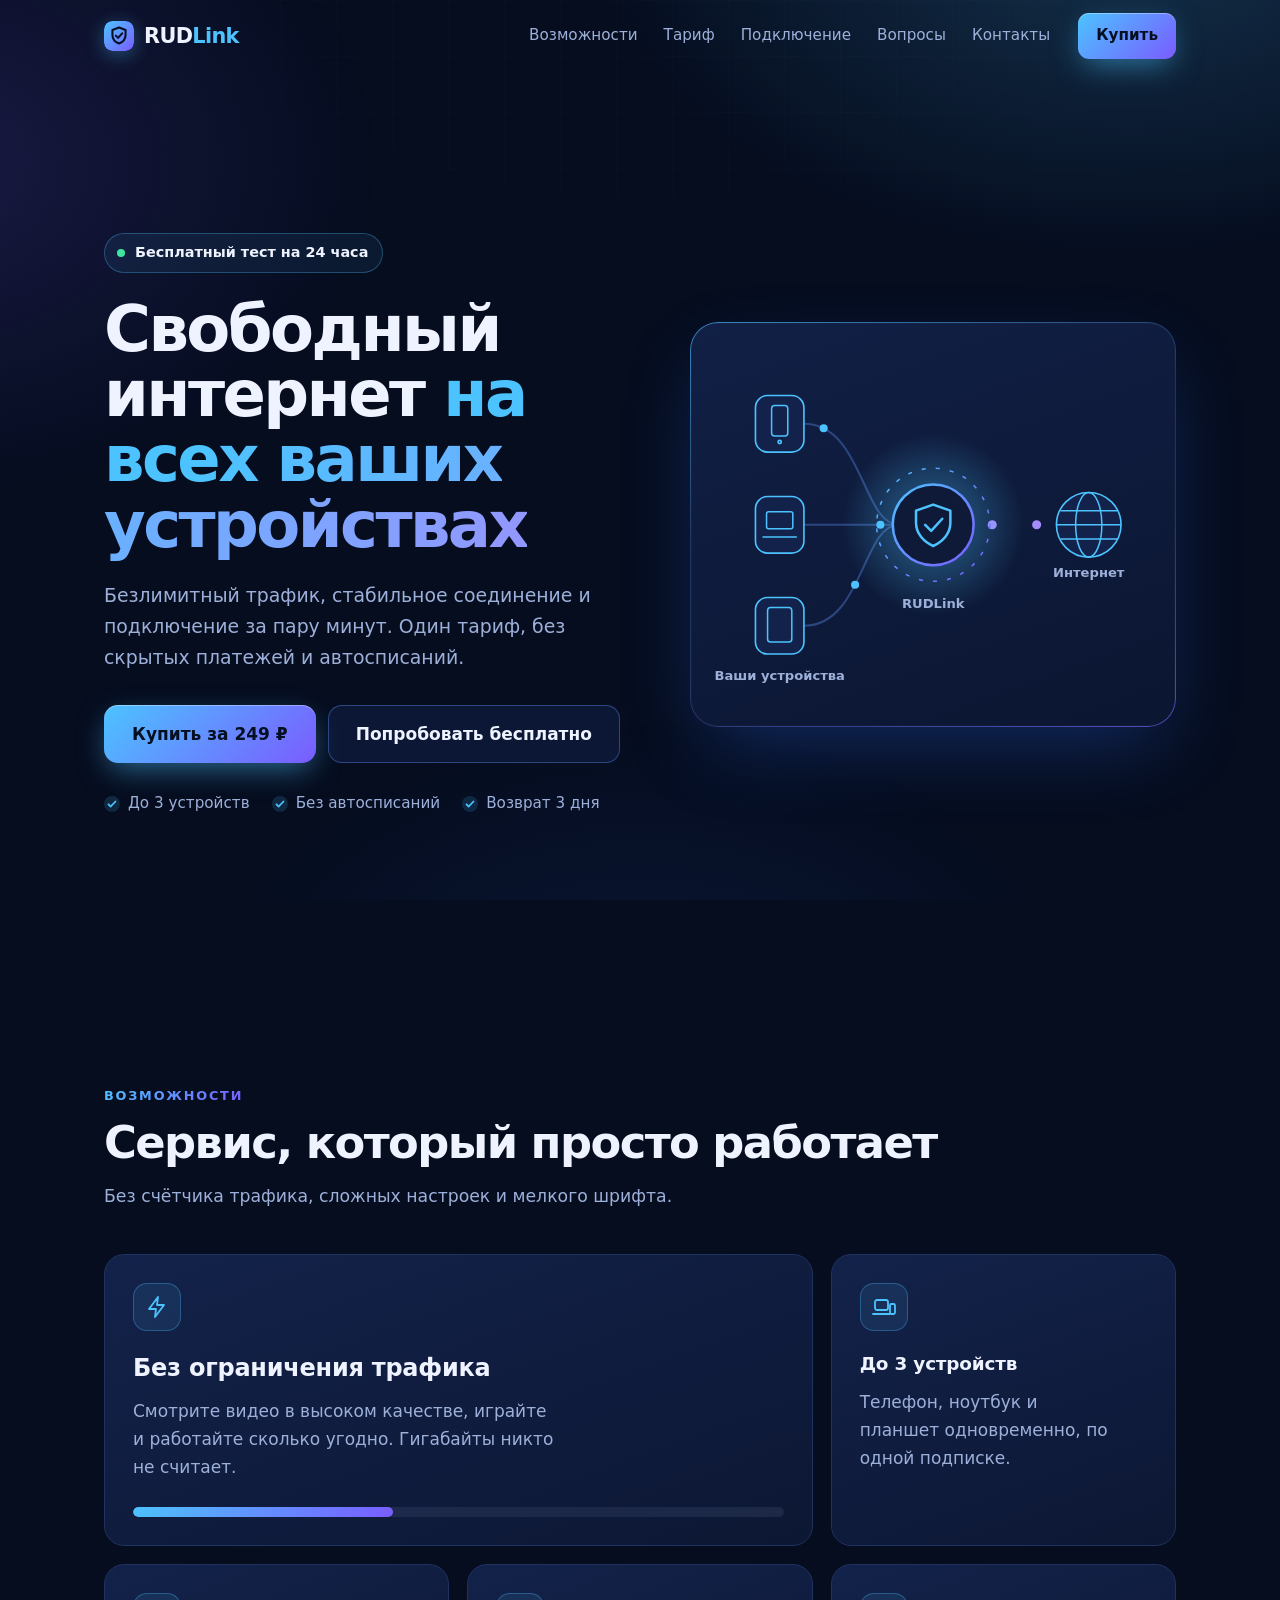
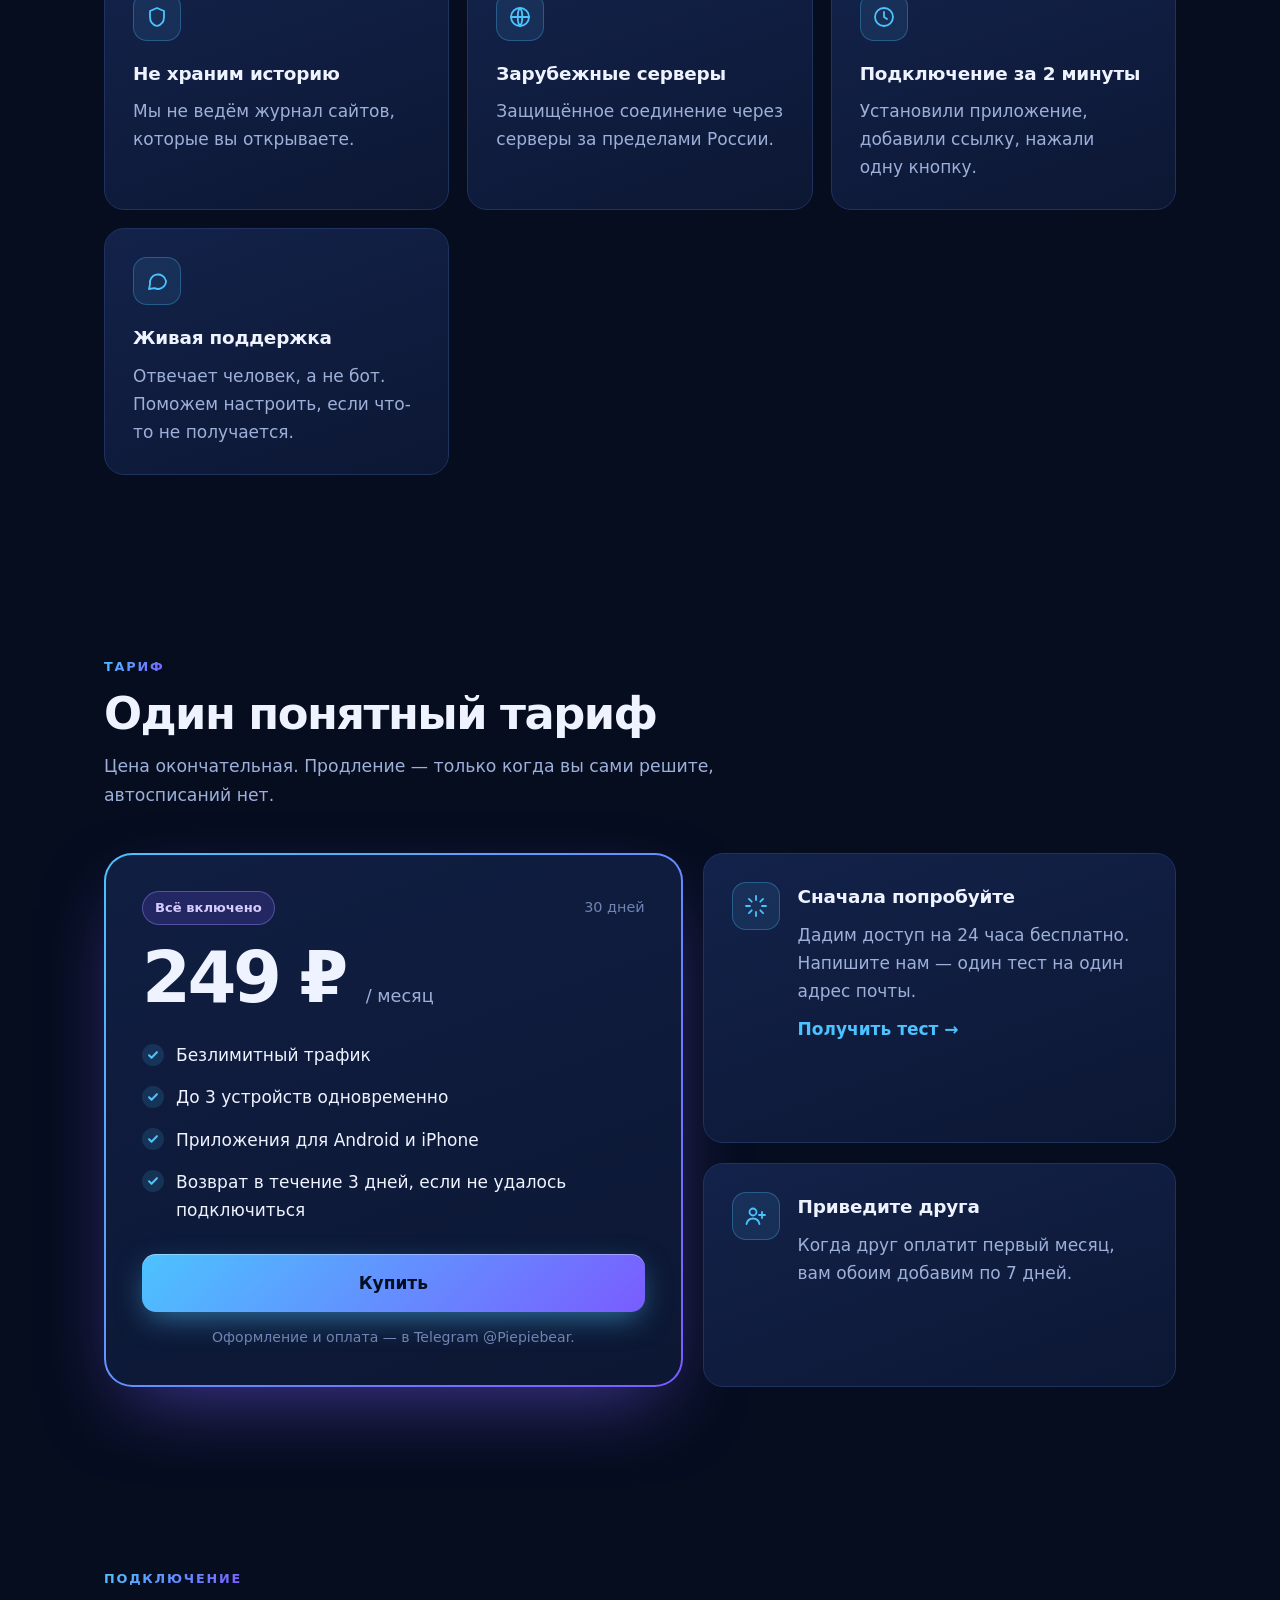
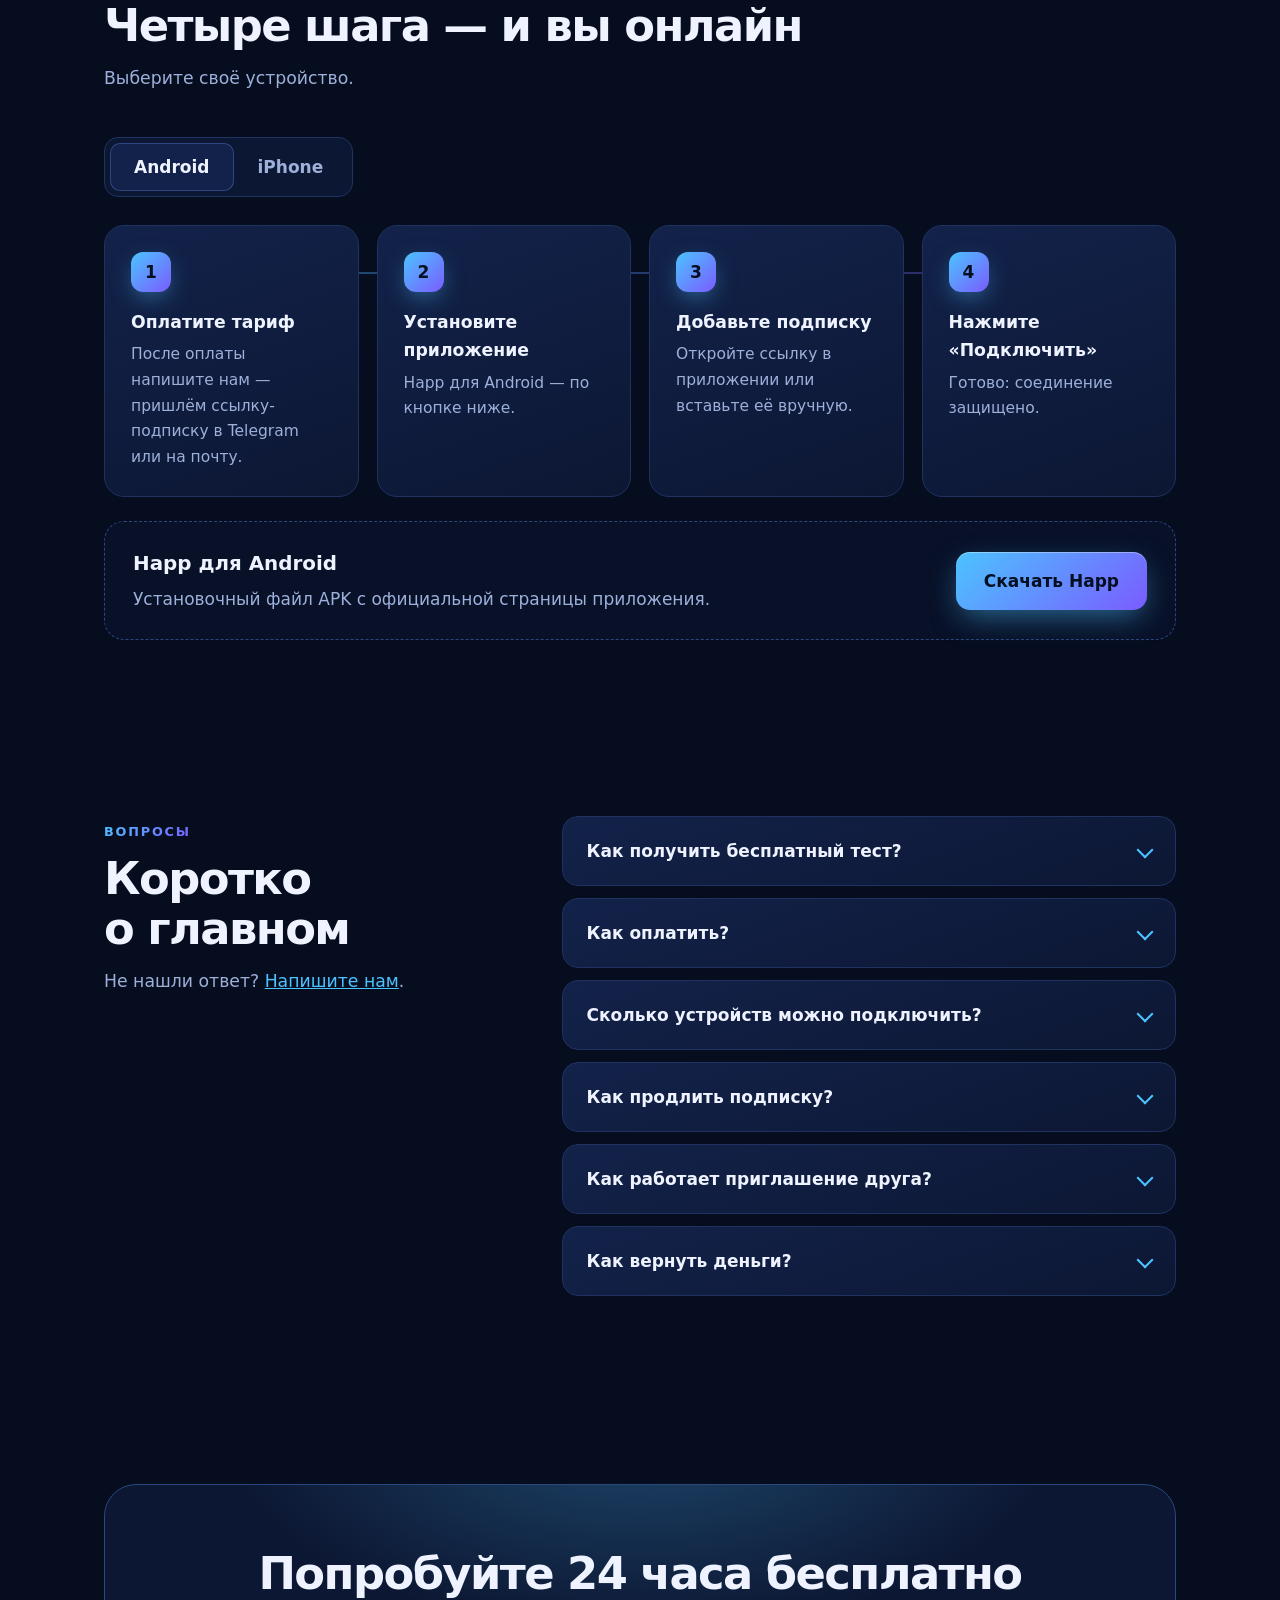
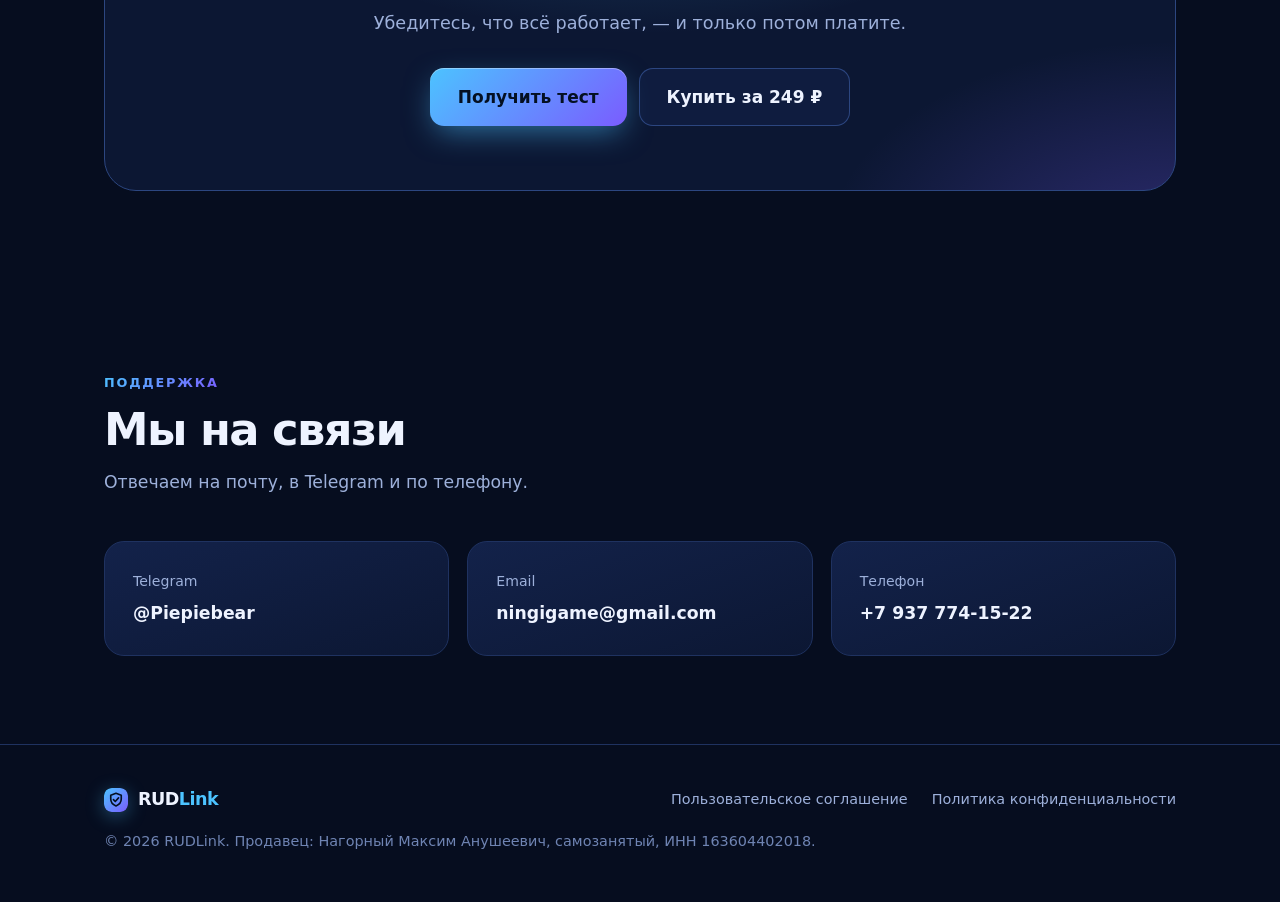
==== index.html @ 2b6757a0 "Add files via upload" ====
<!DOCTYPE html>
<html lang="ru">
<head>
<meta charset="utf-8">
<meta name="viewport" content="width=device-width,initial-scale=1">
<title>RUDLink — VPN-сервис за 249 ₽ в месяц</title>
<meta name="description" content="RUDLink: быстрый VPN без ограничения трафика, до 3 устройств, подключение за пару минут. Бесплатный тест на 24 часа, 249 ₽ в месяц.">
<meta name="theme-color" content="#060d1f">
<meta name="cryptoproc-verify" content="cp_6a8f9d2c4e5b">
<meta property="og:title" content="RUDLink — VPN-сервис за 249 ₽ в месяц">
<meta property="og:description" content="Безлимитный трафик, до 3 устройств, бесплатный тест на 24 часа.">
<link rel="icon" href="favicon.svg" type="image/svg+xml">
<link rel="stylesheet" href="style.css">
<script>document.documentElement.classList.add('js')</script>
</head>
<body>

<header class="top">
  <div class="w top-in">
    <a class="logo" href="#" aria-label="RUDLink, на главную">
      <img src="favicon.svg" alt="" width="30" height="30"><span>RUD<b>Link</b></span>
    </a>
    <nav id="nav" class="nav">
      <a href="#features">Возможности</a>
      <a href="#price">Тариф</a>
      <a href="#connect">Подключение</a>
      <a href="#faq">Вопросы</a>
      <a href="#contacts">Контакты</a>
    </nav>
    <a class="btn sm" data-pay href="https://coinso.io/w/1h1nqao5btxn?amount=249&amp;lang=ru">Купить</a>
    <button class="burger" aria-label="Меню" aria-expanded="false" aria-controls="nav"><span></span><span></span></button>
  </div>
</header>

<main>

<!-- Главный экран -->
<section class="hero">
  <div class="w hero-in">
    <div class="hero-text">
      <span class="pill"><i></i>Бесплатный тест на 24 часа</span>
      <h1>Свободный интернет <span class="grad">на всех ваших устройствах</span></h1>
      <p class="lead">Безлимитный трафик, стабильное соединение и подключение за пару минут. Один тариф, без скрытых платежей и автосписаний.</p>
      <div class="cta">
        <a class="btn" data-pay href="https://coinso.io/w/1h1nqao5btxn?amount=249&amp;lang=ru">Купить за 249 ₽</a>
        <a class="btn ghost" data-trial href="mailto:ningigame@gmail.com">Попробовать бесплатно</a>
      </div>
      <ul class="trust">
        <li>До 3 устройств</li>
        <li>Без автосписаний</li>
        <li>Возврат 3 дня</li>
      </ul>
    </div>

    <div class="viz" aria-hidden="true">
      <svg viewBox="0 0 440 360" xmlns="http://www.w3.org/2000/svg">
        <defs>
          <linearGradient id="gr" x1="0" y1="0" x2="1" y2="1"><stop offset="0" stop-color="#4cc3ff"/><stop offset="1" stop-color="#7a5cff"/></linearGradient>
          <radialGradient id="glow"><stop offset="0" stop-color="#4cc3ff" stop-opacity=".45"/><stop offset="1" stop-color="#4cc3ff" stop-opacity="0"/></radialGradient>
        </defs>

        <path id="p1" class="wire" d="M92 80 C150 80 150 180 186 180"/>
        <path id="p2" class="wire" d="M92 180 H186"/>
        <path id="p3" class="wire" d="M92 280 C150 280 150 180 186 180"/>
        <path id="p4" class="wire hot" d="M254 180 H342"/>

        <g class="pk">
          <circle r="4" fill="#4cc3ff"><animateMotion dur="2.4s" repeatCount="indefinite"><mpath href="#p1"/></animateMotion></circle>
          <circle r="4" fill="#4cc3ff"><animateMotion dur="2.4s" begin="-1.6s" repeatCount="indefinite"><mpath href="#p2"/></animateMotion></circle>
          <circle r="4" fill="#4cc3ff"><animateMotion dur="2.4s" begin="-0.8s" repeatCount="indefinite"><mpath href="#p3"/></animateMotion></circle>
          <circle r="4.5" fill="#a48cff"><animateMotion dur="1.2s" repeatCount="indefinite"><mpath href="#p4"/></animateMotion></circle>
          <circle r="4.5" fill="#a48cff"><animateMotion dur="1.2s" begin="-0.6s" repeatCount="indefinite"><mpath href="#p4"/></animateMotion></circle>
        </g>

        <!-- устройства -->
        <g class="node"><rect x="44" y="52" width="48" height="56" rx="12"/><rect x="60" y="62" width="16" height="30" rx="3" class="ln"/><circle cx="68" cy="98" r="1.6" fill="#4cc3ff"/></g>
        <g class="node"><rect x="44" y="152" width="48" height="56" rx="12"/><rect x="55" y="167" width="26" height="17" rx="2" class="ln"/><path d="M51 192 h34" class="ln"/></g>
        <g class="node"><rect x="44" y="252" width="48" height="56" rx="12"/><rect x="56" y="262" width="24" height="34" rx="3" class="ln"/></g>

        <!-- ядро -->
        <circle cx="220" cy="180" r="90" fill="url(#glow)"/>
        <g class="ring"><circle cx="220" cy="180" r="56" fill="none" stroke="url(#gr)" stroke-width="1.5" stroke-dasharray="4 10"/></g>
        <circle cx="220" cy="180" r="40" fill="#0e1a38" stroke="url(#gr)" stroke-width="2.5"/>
        <path d="M220 160 l17 6 v12 c0 11-8 19-17 23 c-9-4-17-12-17-23 v-12z" fill="none" stroke="#4cc3ff" stroke-width="2.5" stroke-linejoin="round"/>
        <path d="M212 180 l6 6 11-12" fill="none" stroke="#4cc3ff" stroke-width="2.5" stroke-linecap="round" stroke-linejoin="round"/>

        <!-- интернет -->
        <g class="node globe">
          <circle cx="374" cy="180" r="32"/>
          <ellipse cx="374" cy="180" rx="13" ry="32" class="ln"/>
          <path d="M342 180 h64 M346 166 h56 M346 194 h56" class="ln"/>
        </g>

        <text x="68" y="334" text-anchor="middle">Ваши устройства</text>
        <text x="220" y="262" text-anchor="middle">RUDLink</text>
        <text x="374" y="232" text-anchor="middle">Интернет</text>
      </svg>
    </div>
  </div>
</section>

<!-- Возможности -->
<section id="features">
  <div class="w">
    <div class="head reveal">
      <span class="kicker">Возможности</span>
      <h2>Сервис, который просто работает</h2>
      <p class="sub">Без счётчика трафика, сложных настроек и мелкого шрифта.</p>
    </div>
    <div class="bento">
      <article class="card big reveal">
        <div class="ic"><svg viewBox="0 0 24 24"><path d="M13 2 4 14h7l-1 8 9-12h-7z"/></svg></div>
        <h3>Без ограничения трафика</h3>
        <p>Смотрите видео в высоком качестве, играйте и работайте сколько угодно. Гигабайты никто не считает.</p>
        <div class="meter" aria-hidden="true"><span></span></div>
      </article>
      <article class="card reveal">
        <div class="ic"><svg viewBox="0 0 24 24"><rect x="3" y="5" width="13" height="10" rx="2"/><path d="M1 19h17"/><rect x="18" y="9" width="5" height="10" rx="1.5"/></svg></div>
        <h3>До 3 устройств</h3>
        <p>Телефон, ноутбук и планшет одновременно, по одной подписке.</p>
      </article>
      <article class="card reveal">
        <div class="ic"><svg viewBox="0 0 24 24"><path d="M12 3 5 6v6c0 5 3 8 7 9 4-1 7-4 7-9V6z"/></svg></div>
        <h3>Не храним историю</h3>
        <p>Мы не ведём журнал сайтов, которые вы открываете.</p>
      </article>
      <article class="card reveal">
        <div class="ic"><svg viewBox="0 0 24 24"><circle cx="12" cy="12" r="9"/><path d="M3 12h18M12 3c3 3 3 15 0 18M12 3c-3 3-3 15 0 18"/></svg></div>
        <h3>Зарубежные серверы</h3>
        <p>Защищённое соединение через серверы за пределами России.</p>
      </article>
      <article class="card reveal">
        <div class="ic"><svg viewBox="0 0 24 24"><circle cx="12" cy="12" r="9"/><path d="M12 7v5l3 2"/></svg></div>
        <h3>Подключение за 2 минуты</h3>
        <p>Установили приложение, добавили ссылку, нажали одну кнопку.</p>
      </article>
      <article class="card reveal">
        <div class="ic"><svg viewBox="0 0 24 24"><path d="M21 12a8 8 0 0 1-11.6 7.1L4 20l1-4.6A8 8 0 1 1 21 12z"/></svg></div>
        <h3>Живая поддержка</h3>
        <p>Отвечает человек, а не бот. Поможем настроить, если что-то не получается.</p>
      </article>
    </div>
  </div>
</section>

<!-- Тариф -->
<section id="price">
  <div class="w">
    <div class="head reveal">
      <span class="kicker">Тариф</span>
      <h2>Один понятный тариф</h2>
      <p class="sub">Цена окончательная. Продление — только когда вы сами решите, автосписаний нет.</p>
    </div>
    <div class="price-grid">
      <div class="price reveal">
        <div class="price-in">
          <div class="price-top"><span class="tag">Всё включено</span><span class="per">30 дней</span></div>
          <div class="n">249 ₽ <small>/ месяц</small></div>
          <ul class="checks">
            <li>Безлимитный трафик</li>
            <li>До 3 устройств одновременно</li>
            <li>Приложения для Android и iPhone</li>
            <li>Возврат в течение 3 дней, если не удалось подключиться</li>
          </ul>
          <a class="btn wide" data-pay href="https://coinso.io/w/1h1nqao5btxn?amount=249&amp;lang=ru">Купить</a>
          <p class="fine">Оформление и оплата — в Telegram @Piepiebear.</p>
        </div>
      </div>
      <div class="side">
        <div class="card perk reveal">
          <div class="ic"><svg viewBox="0 0 24 24"><path d="M12 2v4M12 18v4M4.9 4.9l2.8 2.8M16.3 16.3l2.8 2.8M2 12h4M18 12h4M4.9 19.1l2.8-2.8M16.3 7.7l2.8-2.8"/></svg></div>
          <div>
            <h3>Сначала попробуйте</h3>
            <p>Дадим доступ на 24 часа бесплатно. Напишите нам — один тест на один адрес почты.</p>
            <a class="link" data-trial href="mailto:ningigame@gmail.com">Получить тест →</a>
          </div>
        </div>
        <div class="card perk reveal">
          <div class="ic"><svg viewBox="0 0 24 24"><circle cx="9" cy="8" r="3.5"/><path d="M2.5 20c.8-3.6 3.4-5.5 6.5-5.5s5.7 1.9 6.5 5.5"/><path d="M18 8v6M15 11h6"/></svg></div>
          <div>
            <h3>Приведите друга</h3>
            <p>Когда друг оплатит первый месяц, вам обоим добавим по 7 дней.</p>
          </div>
        </div>
      </div>
    </div>
  </div>
</section>

<!-- Подключение -->
<section id="connect">
  <div class="w">
    <div class="head reveal">
      <span class="kicker">Подключение</span>
      <h2>Четыре шага&nbsp;— и вы онлайн</h2>
      <p class="sub">Выберите своё устройство.</p>
    </div>

    <div class="tabs reveal" role="tablist">
      <button role="tab" aria-selected="true" data-tab="android">Android</button>
      <button role="tab" aria-selected="false" data-tab="ios">iPhone</button>
    </div>

    <ol class="steps reveal">
      <li><h3>Оплатите тариф</h3><p>После оплаты напишите нам — пришлём ссылку-подписку в Telegram или на почту.</p></li>
      <li><h3>Установите приложение</h3><p data-for="android">Happ для Android — по кнопке ниже.</p><p data-for="ios" hidden>Duck Connect из App Store — по кнопке ниже.</p></li>
      <li><h3>Добавьте подписку</h3><p>Откройте ссылку в приложении или вставьте её вручную.</p></li>
      <li><h3>Нажмите «Подключить»</h3><p>Готово: соединение защищено.</p></li>
    </ol>

    <div class="app reveal">
      <div data-for="android">
        <div><h3>Happ для Android</h3><p>Установочный файл APK с официальной страницы приложения.</p></div>
        <a class="btn" href="https://github.com/Happ-proxy/happ-android/releases/latest/download/Happ.apk">Скачать Happ</a>
      </div>
      <div data-for="ios" hidden>
        <div><h3>Duck Connect для iPhone</h3><p>Бесплатное приложение в App Store.</p></div>
        <a class="btn" href="https://apps.apple.com/ru/app/duck-connect/id6790362049">Открыть App Store</a>
      </div>
    </div>
  </div>
</section>

<!-- Вопросы -->
<section id="faq">
  <div class="w faq-in">
    <div class="head reveal">
      <span class="kicker">Вопросы</span>
      <h2>Коротко о главном</h2>
      <p class="sub">Не нашли ответ? <a href="https://t.me/Piepiebear">Напишите нам</a>.</p>
    </div>
    <div class="qa reveal">
      <details><summary>Как получить бесплатный тест?</summary><p>Нажмите «Попробовать бесплатно» или напишите нам на почту ningigame@gmail.com, и мы выдадим доступ на 24 часа. Один тест на один адрес почты.</p></details>
      <details><summary>Как оплатить?</summary><p>Нажмите «Купить» — оплата проходит через платёжный сервис Coinso. Данные вашей карты к нам не попадают.</p></details>
      <details><summary>Сколько устройств можно подключить?</summary><p>До трёх одновременно: например, телефон, ноутбук и планшет.</p></details>
      <details><summary>Как продлить подписку?</summary><p>Просто оплатите следующий месяц, когда захотите. Сами мы ничего не списываем.</p></details>
      <details><summary>Как работает приглашение друга?</summary><p>Когда приглашённый друг оплатит первый месяц, вам обоим добавится по 7 дней.</p></details>
      <details><summary>Как вернуть деньги?</summary><p>Если вы не смогли подключиться и не использовали заметный объём трафика, напишите нам в течение 3 дней после оплаты, и мы вернём полную сумму.</p></details>
    </div>
  </div>
</section>

<!-- Финальный призыв -->
<section class="final">
  <div class="w">
    <div class="final-in reveal">
      <h2>Попробуйте 24 часа бесплатно</h2>
      <p>Убедитесь, что всё работает, — и только потом платите.</p>
      <div class="cta center">
        <a class="btn" data-trial href="mailto:ningigame@gmail.com">Получить тест</a>
        <a class="btn ghost" data-pay href="https://coinso.io/w/1h1nqao5btxn?amount=249&amp;lang=ru">Купить за 249 ₽</a>
      </div>
    </div>
  </div>
</section>

<!-- Контакты -->
<section id="contacts">
  <div class="w">
    <div class="head reveal">
      <span class="kicker">Поддержка</span>
      <h2>Мы на связи</h2>
      <p class="sub">Отвечаем на почту, в Telegram и по телефону.</p>
    </div>
    <div class="contacts">
      <a class="card ct reveal" href="https://t.me/Piepiebear"><small>Telegram</small><span>@Piepiebear</span></a>
      <a class="card ct reveal" href="mailto:ningigame@gmail.com"><small>Email</small><span>ningigame@gmail.com</span></a>
      <a class="card ct reveal" href="tel:+79377741522"><small>Телефон</small><span>+7 937 774-15-22</span></a>
    </div>
  </div>
</section>

</main>

<footer>
  <div class="w foot">
    <a class="logo" href="#"><img src="favicon.svg" alt="" width="24" height="24"><span>RUD<b>Link</b></span></a>
    <nav><a href="legal.html#terms">Пользовательское соглашение</a><a href="legal.html#privacy">Политика конфиденциальности</a></nav>
    <p>© <span id="y">2026</span> RUDLink. Продавец: Нагорный Максим Анушеевич, самозанятый, ИНН 163604402018.</p>
  </div>
</footer>

<dialog id="trial" class="modal" aria-labelledby="trial-title">
  <form method="dialog" class="modal-in">
    <button class="x" value="close" aria-label="Закрыть">×</button>
    <span class="pill"><i></i>24 часа бесплатно</span>
    <h2 id="trial-title">Бесплатный тест</h2>
    <p class="sub">Оставьте почту и выберите устройство — пришлём ссылку-подписку на 24 часа на почту, обычно в течение часа. Один тест на один адрес.</p>

    <div class="yform"><iframe id="trial-form" title="Заявка на бесплатный тест" data-src="" loading="lazy"></iframe></div>

    <p class="fine">Не открывается форма? Напишите на <a id="trial-mail" href="mailto:ningigame@gmail.com">ningigame@gmail.com</a> — какое у вас устройство.</p>
  </form>
</dialog>

<dialog id="buy" class="modal" aria-labelledby="buy-title">
  <form class="modal-in" id="buy-form" novalidate>
    <button type="button" class="x" aria-label="Закрыть">×</button>
    <span class="pill"><i></i>249 ₽ за 30 дней</span>
    <h2 id="buy-title">Оформление подписки</h2>
    <p class="sub">После оплаты пришлём ссылку-подписку и инструкцию на вашу почту.</p>

    <p class="label">1. Ваше устройство</p>
    <div class="chips" role="radiogroup">
      <button type="button" role="radio" aria-checked="true" data-dev="Android">Android</button>
      <button type="button" role="radio" aria-checked="false" data-dev="iPhone">iPhone</button>
      <button type="button" role="radio" aria-checked="false" data-dev="Windows / Mac">Компьютер</button>
    </div>

    <p class="label"><label for="buy-email">2. Почта для ключа</label></p>
    <input class="field" id="buy-email" type="email" inputmode="email" autocomplete="email" placeholder="you@example.com" required>
    <p class="err" id="buy-err" hidden>Проверьте адрес почты — на него придёт ключ.</p>

    <button class="btn wide" type="submit">Перейти к оплате 249 ₽</button>
    <p class="fine">Оплата на защищённой странице Coinso. Нажимая кнопку, вы принимаете <a href="legal.html">правила сервиса</a>.</p>
  </form>
</dialog>

<div class="bar" aria-hidden="true">
  <div><b>249 ₽</b> / месяц</div>
  <a class="btn sm" data-pay href="https://coinso.io/w/1h1nqao5btxn?amount=249&amp;lang=ru" tabindex="-1">Купить</a>
</div>

<script src="config.js"></script>
<script src="app.js"></script>
</body>
</html>
---- style.css ----
:root{
  --bg:#060d1f;--s:#0c1733;--s2:#13224a;--line:#1f3260;--line2:#2c4680;
  --ink:#eef3ff;--mut:#9db0da;--dim:#6f84b3;
  --ac:#4cc3ff;--ac2:#2b6cf0;--vi:#7a5cff;--vi2:#a48cff;
  --grad:linear-gradient(135deg,var(--ac),var(--vi));
  --r:20px;color-scheme:dark
}
*{box-sizing:border-box}
html{scroll-behavior:smooth;scroll-padding-top:84px;-webkit-text-size-adjust:100%}
body{margin:0;background:var(--bg);color:var(--ink);font:17px/1.65 system-ui,-apple-system,"Segoe UI",Roboto,Arial,sans-serif;-webkit-font-smoothing:antialiased;overflow-x:hidden}
body:before{content:"";position:fixed;inset:0;z-index:-1;pointer-events:none;
  background:radial-gradient(900px 560px at 88% -8%,rgba(76,195,255,.20),transparent 60%),
             radial-gradient(760px 560px at -6% 18%,rgba(122,92,255,.16),transparent 60%),
             radial-gradient(800px 600px at 50% 120%,rgba(43,108,240,.12),transparent 60%)}
body:after{content:"";position:fixed;inset:0;z-index:-1;pointer-events:none;opacity:.35;
  background-image:linear-gradient(rgba(157,176,218,.06) 1px,transparent 1px),linear-gradient(90deg,rgba(157,176,218,.06) 1px,transparent 1px);
  background-size:56px 56px;mask-image:radial-gradient(ellipse 80% 60% at 50% 0%,#000 30%,transparent 75%)}
a{color:var(--ac)}
:focus-visible{outline:3px solid var(--ac);outline-offset:3px;border-radius:6px}
::selection{background:rgba(76,195,255,.35)}
.w{max-width:1120px;margin:0 auto;padding:0 24px}
h1,h2,h3{text-wrap:balance}
p{text-wrap:pretty}

/* Шапка */
.top{position:sticky;top:0;z-index:20;border-bottom:1px solid transparent;transition:background .25s,border-color .25s}
.scrolled .top,.menu .top{background:rgba(6,13,31,.78);backdrop-filter:blur(16px);-webkit-backdrop-filter:blur(16px);border-color:var(--line)}
.top-in{display:flex;align-items:center;gap:28px;height:72px}
.logo{display:inline-flex;align-items:center;gap:10px;font-weight:800;font-size:1.3rem;color:var(--ink);text-decoration:none;letter-spacing:-.03em}
.logo b{color:var(--ac)}
.logo img{display:block;border-radius:8px;box-shadow:0 4px 18px rgba(76,195,255,.35)}
.nav{display:flex;gap:26px;margin-left:auto}
.nav a{color:var(--mut);text-decoration:none;font-size:.95rem;transition:color .15s}
.nav a:hover{color:var(--ink)}
.burger{display:none;width:44px;height:44px;margin-left:4px;border:1px solid var(--line);border-radius:12px;background:transparent;cursor:pointer;flex-direction:column;justify-content:center;align-items:center;gap:6px}
.burger span{display:block;width:18px;height:2px;background:var(--ink);border-radius:2px;transition:transform .2s}
.menu .burger span:first-child{transform:translateY(4px) rotate(45deg)}
.menu .burger span:last-child{transform:translateY(-4px) rotate(-45deg)}

/* Кнопки */
.btn{display:inline-flex;align-items:center;justify-content:center;gap:8px;padding:15px 28px;border-radius:14px;border:0;background:var(--grad);color:#041022;font:inherit;font-weight:700;text-decoration:none;white-space:nowrap;
  box-shadow:0 10px 30px -6px rgba(76,195,255,.55),inset 0 1px 0 rgba(255,255,255,.35);transition:transform .15s,box-shadow .2s,filter .2s}
.btn:hover{transform:translateY(-2px);filter:brightness(1.08);box-shadow:0 16px 40px -6px rgba(122,92,255,.6),inset 0 1px 0 rgba(255,255,255,.35)}
.btn:active{transform:translateY(0)}
.btn.ghost{background:rgba(19,34,74,.55);color:var(--ink);box-shadow:inset 0 0 0 1px var(--line2)}
.btn.ghost:hover{box-shadow:inset 0 0 0 1px var(--ac);filter:none}
.btn.sm{padding:10px 18px;border-radius:11px;font-size:.95rem}
.btn.wide{width:100%}
.link{color:var(--ac);font-weight:600;text-decoration:none}
.link:hover{text-decoration:underline}

/* Главный экран */
.hero-in{display:grid;grid-template-columns:1.05fr .95fr;gap:48px;align-items:center;padding:72px 24px 88px}
.pill{display:inline-flex;align-items:center;gap:10px;padding:7px 14px 7px 12px;border-radius:99px;background:rgba(76,195,255,.08);border:1px solid rgba(76,195,255,.3);color:var(--ink);font-size:.9rem;font-weight:600;margin-bottom:24px}
.pill i{width:8px;height:8px;border-radius:50%;background:#3ee6a0;box-shadow:0 0 0 0 rgba(62,230,160,.6);animation:ping 2s infinite}
@keyframes ping{70%{box-shadow:0 0 0 8px rgba(62,230,160,0)}100%{box-shadow:0 0 0 0 rgba(62,230,160,0)}}
h1{font-size:clamp(2.4rem,5.4vw,4rem);line-height:1.02;letter-spacing:-.04em;margin:0 0 22px;font-weight:800}
.grad{background:linear-gradient(100deg,var(--ac) 10%,var(--vi2) 60%,var(--ac) 100%);background-size:200% auto;-webkit-background-clip:text;background-clip:text;color:transparent;animation:shine 8s linear infinite}
@keyframes shine{to{background-position:200% center}}
.lead{color:var(--mut);font-size:1.18rem;max-width:31em;margin:0 0 32px}
.cta{display:flex;flex-wrap:wrap;gap:12px}
.cta.center{justify-content:center}
.trust{display:flex;flex-wrap:wrap;gap:8px 22px;list-style:none;padding:0;margin:28px 0 0;color:var(--mut);font-size:.95rem}
.trust li{display:flex;align-items:center;gap:8px}
.trust li:before{content:"";width:16px;height:16px;border-radius:50%;background:rgba(76,195,255,.15) url("data:image/svg+xml,%3Csvg xmlns='http://www.w3.org/2000/svg' viewBox='0 0 16 16'%3E%3Cpath d='M4.5 8.3l2.2 2.2 4.8-5' fill='none' stroke='%234cc3ff' stroke-width='1.8' stroke-linecap='round' stroke-linejoin='round'/%3E%3C/svg%3E") center/16px no-repeat}

.viz{position:relative;border-radius:28px;padding:20px;background:linear-gradient(160deg,rgba(19,34,74,.9),rgba(12,23,51,.9));border:1px solid var(--line);
  box-shadow:0 30px 80px -20px rgba(43,108,240,.35),0 0 0 1px rgba(255,255,255,.02) inset}
.viz:before{content:"";position:absolute;inset:-1px;border-radius:inherit;padding:1px;background:linear-gradient(160deg,rgba(76,195,255,.6),transparent 40%,transparent 60%,rgba(122,92,255,.6));
  -webkit-mask:linear-gradient(#000 0 0) content-box,linear-gradient(#000 0 0);-webkit-mask-composite:xor;mask-composite:exclude;pointer-events:none}
.viz svg{width:100%;height:auto;display:block}
.viz text{fill:var(--mut);font:600 13px system-ui,-apple-system,sans-serif}
.wire{fill:none;stroke:var(--line2);stroke-width:2}
.wire.hot{stroke:url(#gr);stroke-width:2.5}
.node rect,.node>circle{fill:#13224a;stroke:var(--ac);stroke-width:1.6}
.node .ln{fill:none;stroke:var(--ac);stroke-width:1.5}
.ring{transform-origin:220px 180px;animation:spin 18s linear infinite}
@keyframes spin{to{transform:rotate(360deg)}}

/* Секции */
section{padding:88px 0}
.head{margin-bottom:44px}
.kicker{display:inline-block;font-size:.8rem;font-weight:700;letter-spacing:.14em;text-transform:uppercase;background:var(--grad);-webkit-background-clip:text;background-clip:text;color:transparent;margin-bottom:12px}
h2{font-size:clamp(1.9rem,4.2vw,2.8rem);line-height:1.1;letter-spacing:-.035em;margin:0 0 14px;font-weight:800}
.sub{color:var(--mut);margin:0;max-width:36em;font-size:1.08rem}

.card{position:relative;background:linear-gradient(160deg,var(--s2),var(--s));border:1px solid var(--line);border-radius:var(--r);padding:28px;transition:border-color .2s,transform .2s,box-shadow .2s}
.card h3{margin:0 0 8px;font-size:1.15rem;letter-spacing:-.01em}
.card p{margin:0;color:var(--mut)}
article.card:hover,a.card:hover{border-color:var(--line2);transform:translateY(-3px);box-shadow:0 20px 50px -20px rgba(76,195,255,.3)}
.ic{width:48px;height:48px;border-radius:14px;background:rgba(76,195,255,.1);border:1px solid rgba(76,195,255,.3);display:grid;place-items:center;margin-bottom:18px}
.ic svg{width:24px;height:24px;stroke:var(--ac);fill:none;stroke-width:1.8;stroke-linecap:round;stroke-linejoin:round}

/* Возможности */
.bento{display:grid;grid-template-columns:repeat(3,1fr);gap:18px}
.bento .big{grid-column:span 2;grid-row:span 1;overflow:hidden}
.bento .big h3{font-size:1.5rem}
.bento .big p{max-width:30em}
.meter{margin-top:26px;height:10px;border-radius:99px;background:rgba(157,176,218,.1);overflow:hidden}
.meter span{display:block;height:100%;width:40%;border-radius:inherit;background:var(--grad);animation:flow 2.6s ease-in-out infinite}
@keyframes flow{0%{transform:translateX(-100%)}100%{transform:translateX(260%)}}

/* Тариф */
.price-grid{display:grid;grid-template-columns:1.1fr .9fr;gap:20px;align-items:stretch}
.price{position:relative;border-radius:28px;padding:2px;background:var(--grad);box-shadow:0 30px 80px -24px rgba(122,92,255,.55)}
.price-in{height:100%;background:linear-gradient(160deg,#101e42,var(--s));border-radius:26px;padding:36px}
.price-top{display:flex;justify-content:space-between;align-items:center;margin-bottom:18px}
.tag{padding:5px 12px;border-radius:99px;background:rgba(122,92,255,.18);border:1px solid rgba(164,140,255,.4);color:#d6ccff;font-size:.82rem;font-weight:700}
.per{color:var(--dim);font-size:.9rem}
.n{font-size:clamp(3.2rem,7vw,4.4rem);font-weight:800;letter-spacing:-.05em;line-height:1}
.n small{font-size:1.1rem;color:var(--mut);font-weight:500;letter-spacing:0}
.checks{list-style:none;padding:0;margin:28px 0 30px;display:grid;gap:14px}
.checks li{position:relative;padding-left:34px;color:var(--ink)}
.checks li:before{content:"";position:absolute;left:0;top:.15em;width:22px;height:22px;border-radius:50%;background:rgba(76,195,255,.14) url("data:image/svg+xml,%3Csvg xmlns='http://www.w3.org/2000/svg' viewBox='0 0 16 16'%3E%3Cpath d='M4.5 8.3l2.2 2.2 4.8-5' fill='none' stroke='%234cc3ff' stroke-width='1.8' stroke-linecap='round' stroke-linejoin='round'/%3E%3C/svg%3E") center/18px no-repeat}
.fine{margin:14px 0 0;text-align:center;color:var(--dim);font-size:.88rem}
.side{display:grid;gap:20px}
.perk{display:flex;gap:18px;align-items:flex-start}
.perk .ic{flex:none;margin:0}
.perk p{margin-bottom:10px}
.perk p:last-child{margin-bottom:0}

/* Подключение */
.tabs{display:inline-flex;padding:5px;border-radius:14px;background:var(--s);border:1px solid var(--line);margin-bottom:28px}
.tabs button{border:0;background:transparent;color:var(--mut);font:inherit;font-weight:600;padding:10px 24px;border-radius:10px;cursor:pointer;transition:background .2s,color .2s}
.tabs button[aria-selected=true]{background:var(--s2);color:var(--ink);box-shadow:inset 0 0 0 1px var(--line2)}
.steps{counter-reset:s;list-style:none;padding:0;margin:0 0 24px;display:grid;grid-template-columns:repeat(4,1fr);gap:18px;position:relative}
.steps:before{content:"";position:absolute;top:47px;left:12%;right:12%;height:2px;background:linear-gradient(90deg,var(--ac),var(--vi));opacity:.35}
.steps li{position:relative;background:linear-gradient(160deg,var(--s2),var(--s));border:1px solid var(--line);border-radius:var(--r);padding:26px}
.steps li:before{counter-increment:s;content:counter(s);position:relative;display:grid;place-items:center;width:40px;height:40px;border-radius:12px;background:var(--grad);color:#041022;font-weight:800;margin-bottom:16px;box-shadow:0 8px 24px -6px rgba(76,195,255,.6)}
.steps h3{margin:0 0 6px;font-size:1.08rem}
.steps p{margin:0;color:var(--mut);font-size:.97rem}
.app>div{display:flex;align-items:center;justify-content:space-between;gap:24px;padding:26px 28px;border-radius:var(--r);border:1px dashed var(--line2);background:rgba(12,23,51,.5)}
.app>div[hidden]{display:none}
.app h3{margin:0 0 4px}
.app p{margin:0;color:var(--mut)}

/* Вопросы */
.faq-in{display:grid;grid-template-columns:.8fr 1.2fr;gap:48px;align-items:start}
.faq-in .head{position:sticky;top:110px}
details{background:linear-gradient(160deg,var(--s2),var(--s));border:1px solid var(--line);border-radius:16px;margin-bottom:12px;transition:border-color .2s}
details[open]{border-color:var(--line2)}
summary{cursor:pointer;font-weight:600;padding:20px 56px 20px 24px;list-style:none;position:relative}
summary::-webkit-details-marker{display:none}
summary:after{content:"";position:absolute;right:24px;top:50%;width:10px;height:10px;margin-top:-7px;border-right:2px solid var(--ac);border-bottom:2px solid var(--ac);transform:rotate(45deg);transition:transform .2s}
details[open] summary:after{transform:rotate(-135deg);margin-top:-2px}
details p{color:var(--mut);margin:0;padding:0 24px 22px}

/* Финальный блок */
.final-in{position:relative;overflow:hidden;text-align:center;padding:64px 28px;border-radius:32px;border:1px solid var(--line2);
  background:radial-gradient(600px 300px at 50% -20%,rgba(76,195,255,.28),transparent 70%),radial-gradient(500px 300px at 100% 120%,rgba(122,92,255,.3),transparent 70%),var(--s)}
.final-in h2{margin-bottom:10px}
.final-in p{color:var(--mut);margin:0 0 30px;font-size:1.1rem}

/* Контакты */
.contacts{display:grid;grid-template-columns:repeat(3,1fr);gap:18px}
.ct{text-decoration:none;display:block}
.ct small{display:block;color:var(--mut);margin-bottom:6px;font-size:.88rem}
.ct span{color:var(--ink);font-weight:700;font-size:1.08rem;word-break:break-all}
.ct:hover span{color:var(--ac)}

/* Подвал */
footer{border-top:1px solid var(--line);padding:40px 0 48px;color:var(--dim);font-size:.9rem}
.foot{display:grid;grid-template-columns:auto 1fr;gap:16px 32px;align-items:center}
.foot nav{display:flex;flex-wrap:wrap;gap:8px 24px;justify-content:flex-end}
.foot nav a{color:var(--mut);text-decoration:none}
.foot nav a:hover{color:var(--ink)}
.foot p{grid-column:1/-1;margin:0}
.foot .logo{font-size:1.1rem}

/* Нижняя панель на телефоне */
.bar{position:fixed;left:12px;right:12px;bottom:12px;z-index:15;display:none;align-items:center;justify-content:space-between;gap:12px;padding:10px 10px 10px 18px;border-radius:16px;
  background:rgba(12,23,51,.88);backdrop-filter:blur(14px);-webkit-backdrop-filter:blur(14px);border:1px solid var(--line2);box-shadow:0 20px 40px -10px rgba(0,0,0,.6);
  transform:translateY(140%);transition:transform .3s}
.bar b{font-size:1.15rem}
.bar div{color:var(--mut)}
.bar div b{color:var(--ink)}
.show-bar .bar{transform:none}

/* Окно «Бесплатный тест» */
.modal{width:min(480px,calc(100% - 32px));max-height:calc(100% - 32px);padding:0;border:0;border-radius:28px;background:transparent;color:var(--ink);overflow:visible}
.modal::backdrop{background:rgba(3,7,18,.72);backdrop-filter:blur(6px);-webkit-backdrop-filter:blur(6px)}
.modal[open]{animation:pop .25s ease}
@keyframes pop{from{opacity:0;transform:translateY(12px) scale(.98)}}
.modal-in{position:relative;padding:32px;border-radius:28px;border:1px solid var(--line2);max-height:calc(100vh - 32px);overflow:auto;
  background:radial-gradient(420px 220px at 50% -10%,rgba(76,195,255,.18),transparent 70%),linear-gradient(160deg,#101e42,var(--s));box-shadow:0 40px 100px -20px rgba(0,0,0,.7)}
.modal h2{font-size:1.9rem;margin-bottom:8px}
.modal .pill{margin-bottom:16px}
.modal .sub{font-size:1rem}
.x{position:absolute;top:14px;right:14px;width:40px;height:40px;border-radius:12px;border:1px solid var(--line);background:transparent;color:var(--mut);font-size:1.5rem;line-height:1;cursor:pointer}
.x:hover{color:var(--ink);border-color:var(--line2)}
.label{margin:24px 0 10px;font-weight:700;font-size:.95rem}
.chips{display:flex;flex-wrap:wrap;gap:8px}
.chips button{padding:10px 16px;border-radius:12px;border:1px solid var(--line2);background:rgba(12,23,51,.6);color:var(--mut);font:inherit;font-weight:600;cursor:pointer;transition:all .15s}
.chips button[aria-checked=true]{color:#041022;background:var(--grad);border-color:transparent}
.msg{display:flex;align-items:flex-start;gap:12px;padding:14px 14px 14px 16px;border-radius:14px;border:1px dashed var(--line2);background:rgba(6,13,31,.6);color:var(--ink);font-size:.97rem;margin-bottom:22px}
.msg span{flex:1}
.copy{flex:none;padding:7px 12px;border-radius:10px;border:1px solid var(--line2);background:var(--s2);color:var(--ac);font:inherit;font-size:.85rem;font-weight:700;cursor:pointer}
.copy:hover{border-color:var(--ac)}
.field{display:block;width:100%;padding:14px 16px;border-radius:14px;border:1px solid var(--line2);background:rgba(6,13,31,.6);color:var(--ink);font:inherit;font-size:1rem;outline:none;transition:border-color .15s}
.field::placeholder{color:var(--dim)}
.field:focus{border-color:var(--ac)}
.err{margin:8px 0 0;color:#ff8a8a;font-size:.88rem}
.modal .btn.wide{margin-top:22px}
.modal .fine a{color:var(--mut)}
.yform{margin-top:20px;padding:14px 10px 0 14px;border-radius:18px;overflow:hidden;background:#fff;border:1px solid var(--line2)}
.yform iframe{display:block;width:100%;height:450px;border:0}
.done{max-width:640px;text-align:center}
.done .ok{width:72px;height:72px;margin:0 auto 22px;border-radius:22px;background:var(--grad);display:grid;place-items:center;color:#041022;font-size:2.2rem;font-weight:800}
.done .steps{text-align:left;margin-top:36px;grid-template-columns:1fr}
.done .steps:before{display:none}
.done .cta{justify-content:center;margin-top:32px}

/* Появление */
.js .reveal{opacity:0;transform:translateY(18px);transition:opacity .6s ease,transform .6s ease}
.js .reveal.in{opacity:1;transform:none}
.bento .reveal:nth-child(2),.contacts .reveal:nth-child(2){transition-delay:.06s}
.bento .reveal:nth-child(3),.contacts .reveal:nth-child(3){transition-delay:.12s}
.bento .reveal:nth-child(4){transition-delay:.06s}
.bento .reveal:nth-child(5){transition-delay:.12s}
.bento .reveal:nth-child(6){transition-delay:.18s}

/* Документы */
.doc{max-width:760px;padding-top:56px;padding-bottom:72px}
.doc h1{font-size:clamp(2rem,5vw,2.8rem);margin-bottom:12px}
.doc h2{margin:40px 0 10px;font-size:1.35rem;letter-spacing:-.02em}
.doc p,.doc li{color:var(--mut)}
.doc .part{margin-top:80px;padding-top:40px;border-top:1px solid var(--line)}
.doc-nav{display:flex;flex-wrap:wrap;gap:10px;margin:20px 0 8px}
.doc-nav a{padding:8px 16px;border-radius:10px;border:1px solid var(--line2);text-decoration:none;color:var(--ink);font-size:.95rem}
.doc-nav a:hover{border-color:var(--ac)}

/* Адаптив */
@media(max-width:960px){
  .hero-in{grid-template-columns:1fr;padding:48px 24px 64px;gap:40px}
  .viz{max-width:520px}
  .bento{grid-template-columns:1fr 1fr}
  .price-grid{grid-template-columns:1fr}
  .steps{grid-template-columns:1fr 1fr}
  .steps:before{display:none}
  .faq-in{grid-template-columns:1fr;gap:0}
  .faq-in .head{position:static}
}
@media(max-width:760px){
  body{font-size:16px}
  .w{padding:0 16px}
  .hero-in{padding:32px 16px 48px}
  .top-in{gap:12px;height:64px}
  .top .btn.sm{margin-left:auto}
  .burger{display:flex}
  .nav{position:fixed;top:64px;left:0;right:0;flex-direction:column;gap:0;margin:0;padding:8px 16px 20px;background:var(--bg);border-bottom:1px solid var(--line);
    transform:translateY(-8px);opacity:0;visibility:hidden;transition:opacity .2s,transform .2s,visibility .2s}
  .menu .nav{transform:none;opacity:1;visibility:visible}
  .nav a{padding:14px 4px;font-size:1.05rem;color:var(--ink);border-bottom:1px solid var(--line)}
  .nav a:last-child{border-bottom:0}
  section{padding:60px 0}
  .head{margin-bottom:28px}
  .cta .btn{flex:1 1 100%}
  .bento,.steps,.contacts{grid-template-columns:1fr}
  .bento .big{grid-column:auto}
  .steps{gap:12px}
  .steps li{display:grid;grid-template-columns:40px 1fr;column-gap:16px;padding:20px}
  .steps li:before{grid-row:span 2;margin:0}
  .steps li>*{grid-column:2}
  .price-in{padding:28px 22px}
  .card{padding:22px}
  .app>div{flex-direction:column;align-items:stretch;text-align:left}
  .final-in{padding:44px 20px;border-radius:24px}
  .foot{grid-template-columns:1fr}
  .foot nav{justify-content:flex-start}
  .bar{display:flex}
  .modal-in{padding:26px 20px}
  .modal h2{font-size:1.6rem}
  .msg{flex-direction:column}
  footer{padding-bottom:96px}
}
@media(prefers-reduced-motion:reduce){
  html{scroll-behavior:auto}
  *,*:before,*:after{animation:none!important;transition:none!important}
  .pk{display:none}
  .js .reveal{opacity:1;transform:none}
}
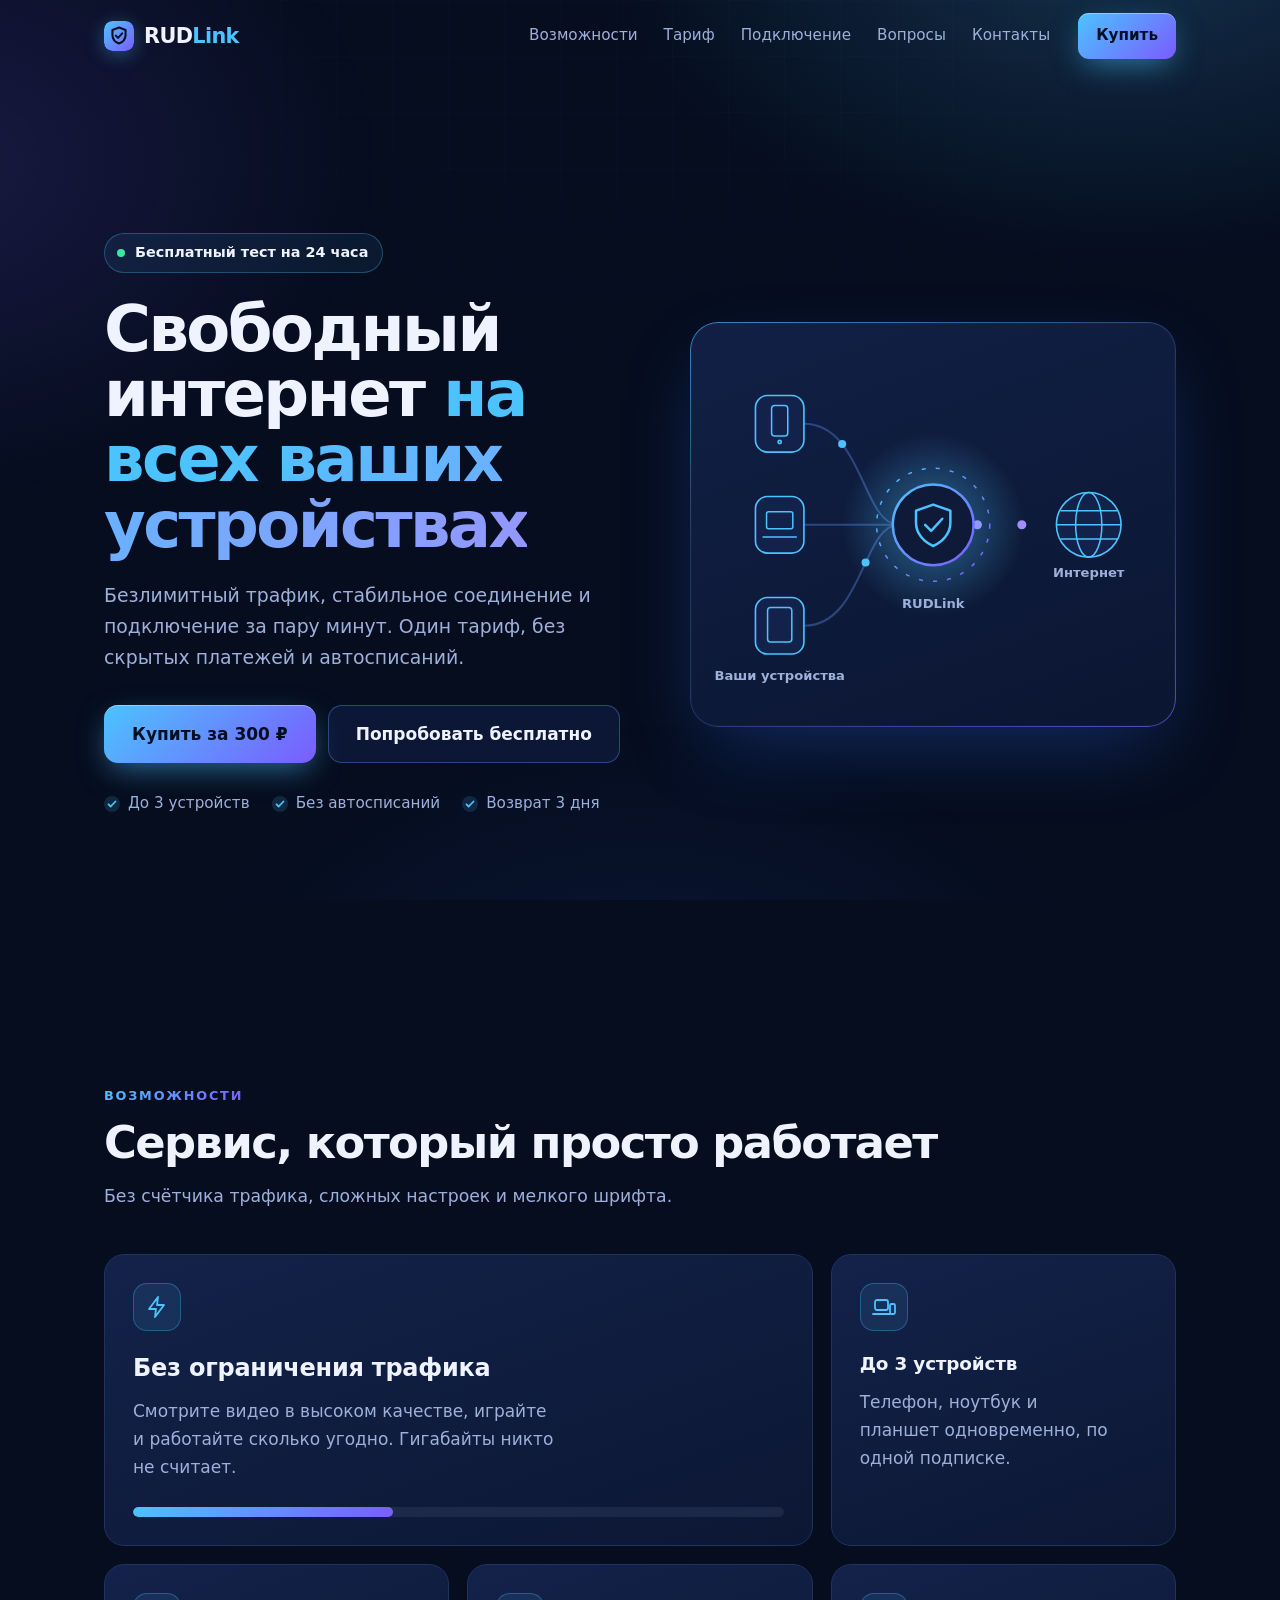
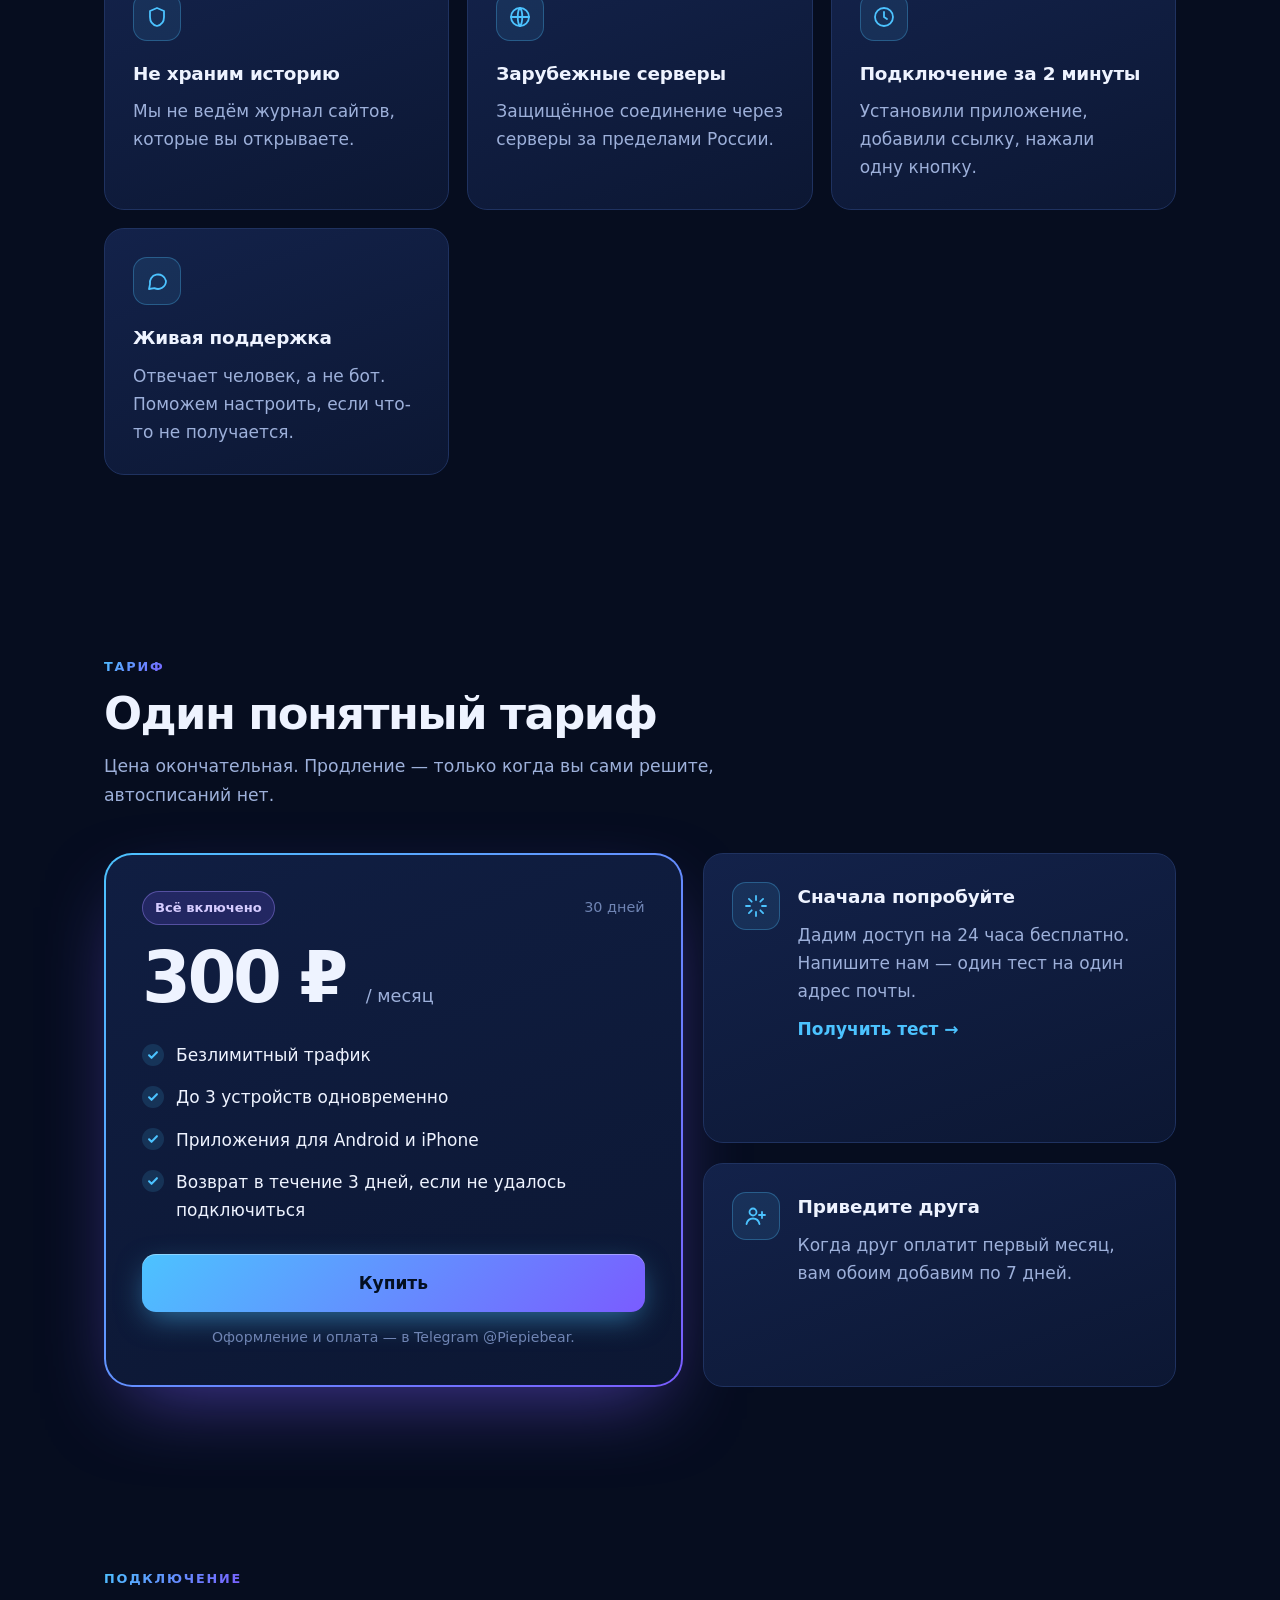
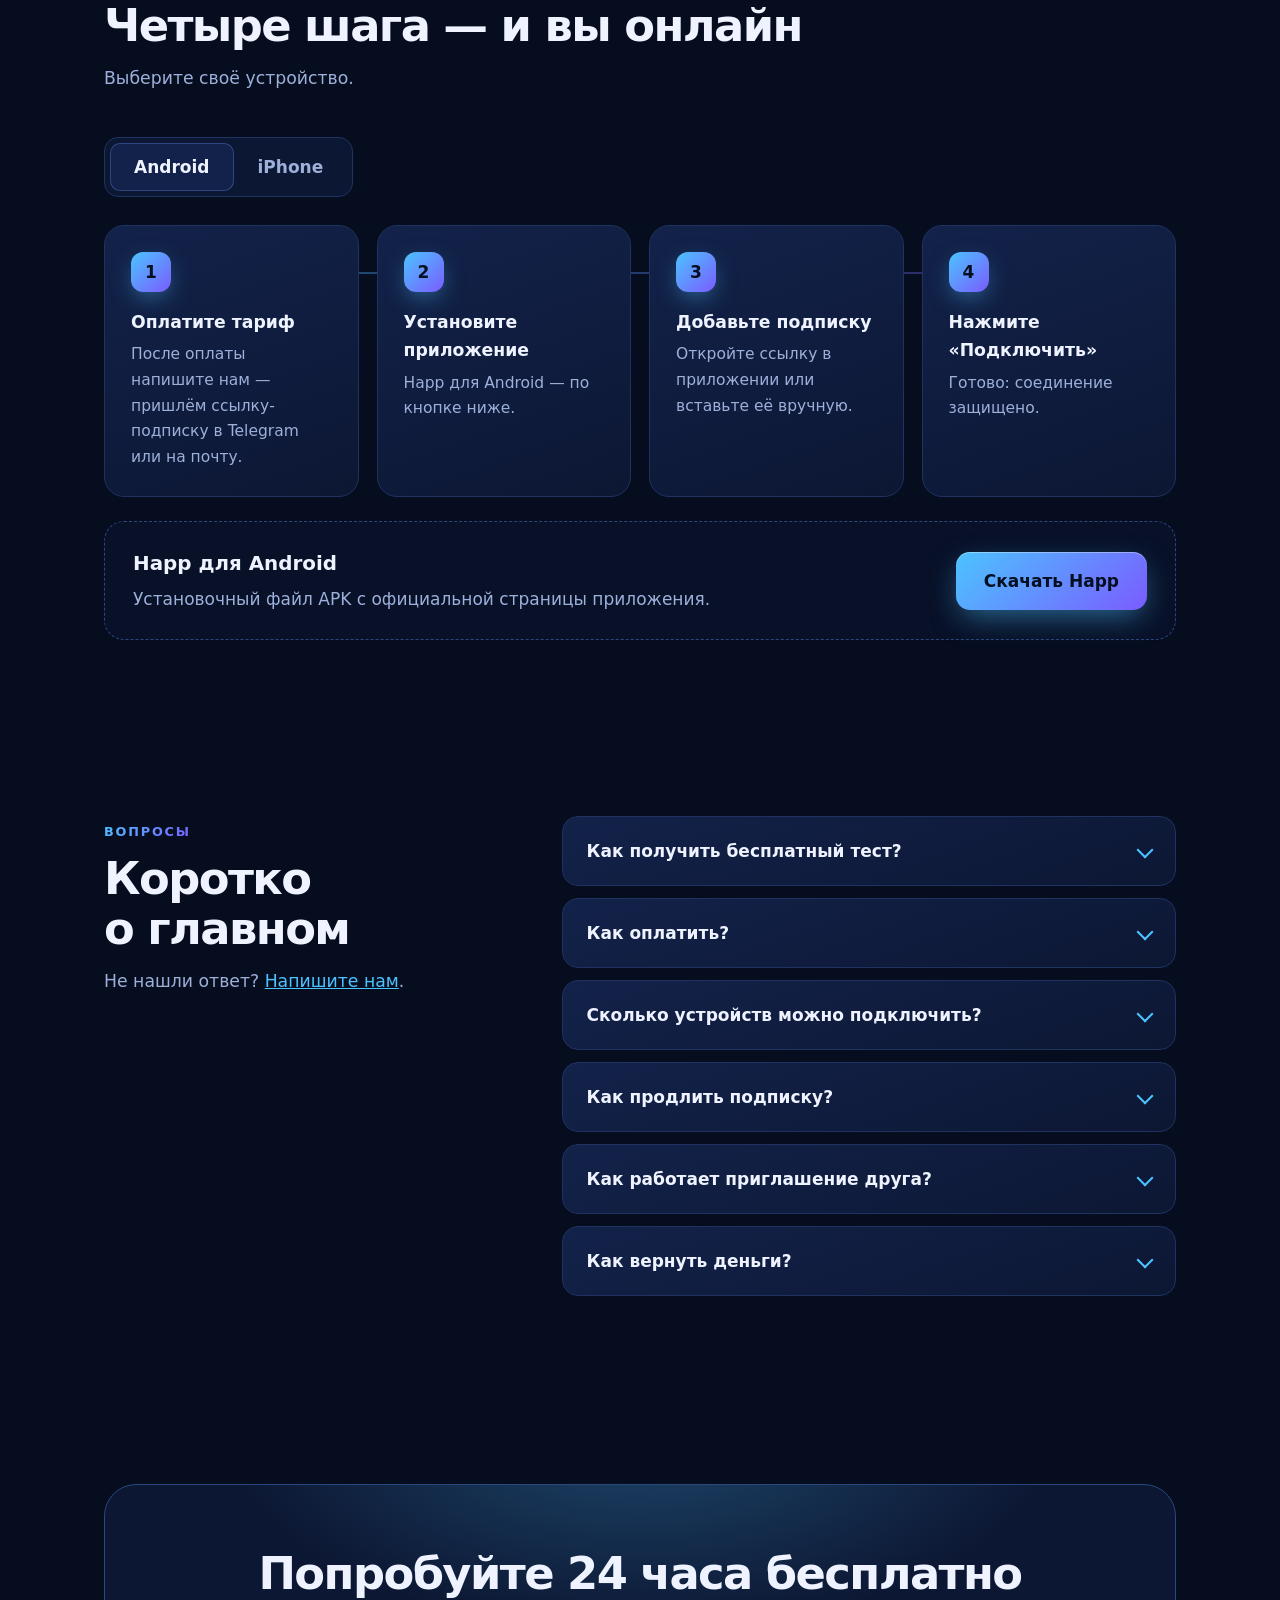
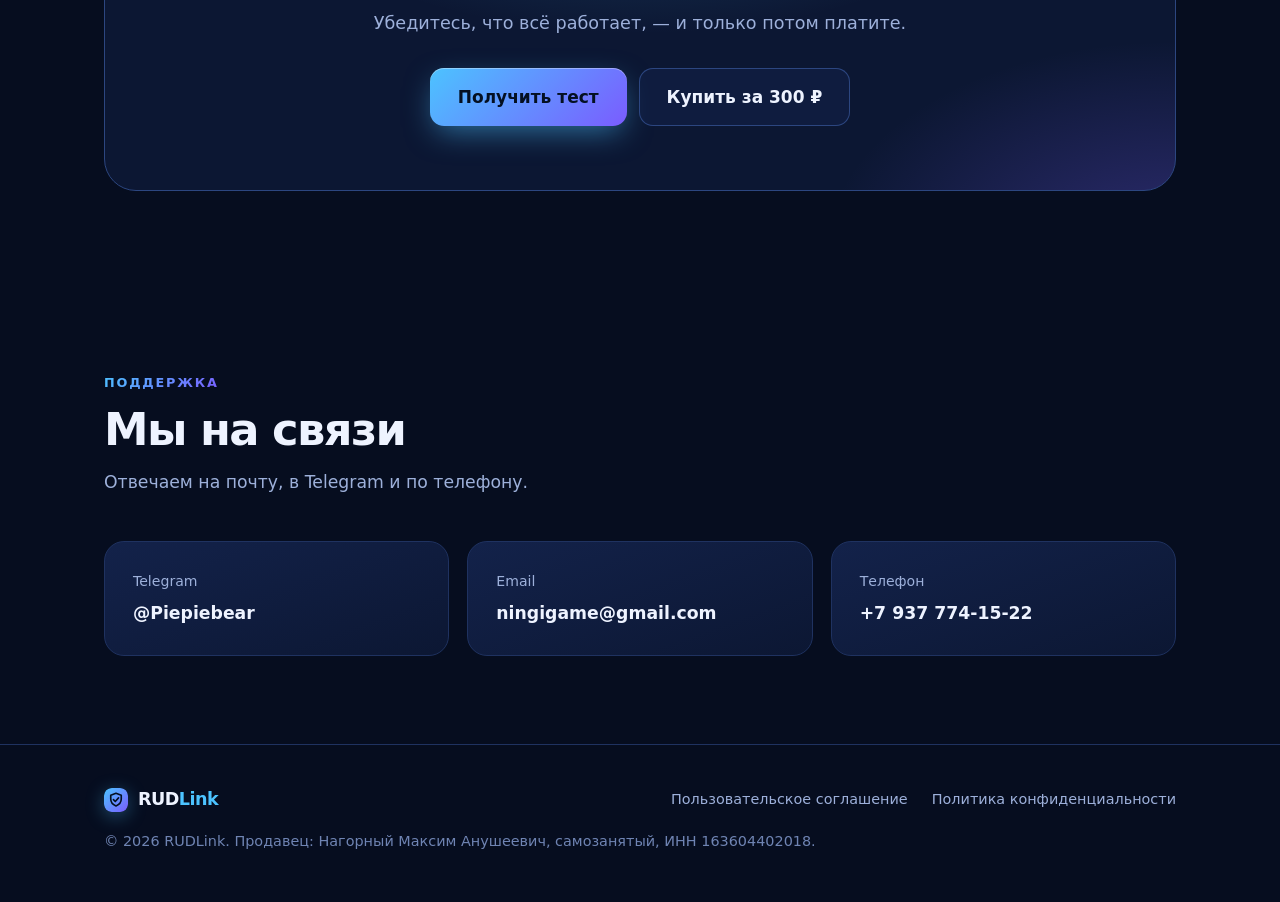
==== commit dbf557db: "Add files via upload" ====
--- a/index.html
+++ b/index.html
@@ -3,11 +3,11 @@
 <head>
 <meta charset="utf-8">
 <meta name="viewport" content="width=device-width,initial-scale=1">
-<title>RUDLink — VPN-сервис за 249 ₽ в месяц</title>
-<meta name="description" content="RUDLink: быстрый VPN без ограничения трафика, до 3 устройств, подключение за пару минут. Бесплатный тест на 24 часа, 249 ₽ в месяц.">
+<title>RUDLink — VPN-сервис за 300 ₽ в месяц</title>
+<meta name="description" content="RUDLink: быстрый VPN без ограничения трафика, до 3 устройств, подключение за пару минут. Бесплатный тест на 24 часа, 300 ₽ в месяц.">
 <meta name="theme-color" content="#060d1f">
 <meta name="cryptoproc-verify" content="cp_6a8f9d2c4e5b">
-<meta property="og:title" content="RUDLink — VPN-сервис за 249 ₽ в месяц">
+<meta property="og:title" content="RUDLink — VPN-сервис за 300 ₽ в месяц">
 <meta property="og:description" content="Безлимитный трафик, до 3 устройств, бесплатный тест на 24 часа.">
 <link rel="icon" href="favicon.svg" type="image/svg+xml">
 <link rel="stylesheet" href="style.css">
@@ -27,7 +27,7 @@
       <a href="#faq">Вопросы</a>
       <a href="#contacts">Контакты</a>
     </nav>
-    <a class="btn sm" data-pay href="https://coinso.io/w/1h1nqao5btxn?amount=249&amp;lang=ru">Купить</a>
+    <a class="btn sm" data-pay href="https://coinso.io/w/1h1nqao5btxn?amount=300&amp;lang=ru">Купить</a>
     <button class="burger" aria-label="Меню" aria-expanded="false" aria-controls="nav"><span></span><span></span></button>
   </div>
 </header>
@@ -42,7 +42,7 @@
       <h1>Свободный интернет <span class="grad">на всех ваших устройствах</span></h1>
       <p class="lead">Безлимитный трафик, стабильное соединение и подключение за пару минут. Один тариф, без скрытых платежей и автосписаний.</p>
       <div class="cta">
-        <a class="btn" data-pay href="https://coinso.io/w/1h1nqao5btxn?amount=249&amp;lang=ru">Купить за 249 ₽</a>
+        <a class="btn" data-pay href="https://coinso.io/w/1h1nqao5btxn?amount=300&amp;lang=ru">Купить за 300 ₽</a>
         <a class="btn ghost" data-trial href="mailto:ningigame@gmail.com">Попробовать бесплатно</a>
       </div>
       <ul class="trust">
@@ -155,14 +155,14 @@
       <div class="price reveal">
         <div class="price-in">
           <div class="price-top"><span class="tag">Всё включено</span><span class="per">30 дней</span></div>
-          <div class="n">249 ₽ <small>/ месяц</small></div>
+          <div class="n">300 ₽ <small>/ месяц</small></div>
           <ul class="checks">
             <li>Безлимитный трафик</li>
             <li>До 3 устройств одновременно</li>
             <li>Приложения для Android и iPhone</li>
             <li>Возврат в течение 3 дней, если не удалось подключиться</li>
           </ul>
-          <a class="btn wide" data-pay href="https://coinso.io/w/1h1nqao5btxn?amount=249&amp;lang=ru">Купить</a>
+          <a class="btn wide" data-pay href="https://coinso.io/w/1h1nqao5btxn?amount=300&amp;lang=ru">Купить</a>
           <p class="fine">Оформление и оплата — в Telegram @Piepiebear.</p>
         </div>
       </div>
@@ -248,7 +248,7 @@
       <p>Убедитесь, что всё работает, — и только потом платите.</p>
       <div class="cta center">
         <a class="btn" data-trial href="mailto:ningigame@gmail.com">Получить тест</a>
-        <a class="btn ghost" data-pay href="https://coinso.io/w/1h1nqao5btxn?amount=249&amp;lang=ru">Купить за 249 ₽</a>
+        <a class="btn ghost" data-pay href="https://coinso.io/w/1h1nqao5btxn?amount=300&amp;lang=ru">Купить за 300 ₽</a>
       </div>
     </div>
   </div>
@@ -296,7 +296,7 @@
 <dialog id="buy" class="modal" aria-labelledby="buy-title">
   <form class="modal-in" id="buy-form" novalidate>
     <button type="button" class="x" aria-label="Закрыть">×</button>
-    <span class="pill"><i></i>249 ₽ за 30 дней</span>
+    <span class="pill"><i></i>300 ₽ за 30 дней</span>
     <h2 id="buy-title">Оформление подписки</h2>
     <p class="sub">После оплаты пришлём ссылку-подписку и инструкцию на вашу почту.</p>
 
@@ -311,14 +311,14 @@
     <input class="field" id="buy-email" type="email" inputmode="email" autocomplete="email" placeholder="you@example.com" required>
     <p class="err" id="buy-err" hidden>Проверьте адрес почты — на него придёт ключ.</p>
 
-    <button class="btn wide" type="submit">Перейти к оплате 249 ₽</button>
+    <button class="btn wide" type="submit">Перейти к оплате 300 ₽</button>
     <p class="fine">Оплата на защищённой странице Coinso. Нажимая кнопку, вы принимаете <a href="legal.html">правила сервиса</a>.</p>
   </form>
 </dialog>
 
 <div class="bar" aria-hidden="true">
-  <div><b>249 ₽</b> / месяц</div>
-  <a class="btn sm" data-pay href="https://coinso.io/w/1h1nqao5btxn?amount=249&amp;lang=ru" tabindex="-1">Купить</a>
+  <div><b>300 ₽</b> / месяц</div>
+  <a class="btn sm" data-pay href="https://coinso.io/w/1h1nqao5btxn?amount=300&amp;lang=ru" tabindex="-1">Купить</a>
 </div>
 
 <script src="config.js"></script>
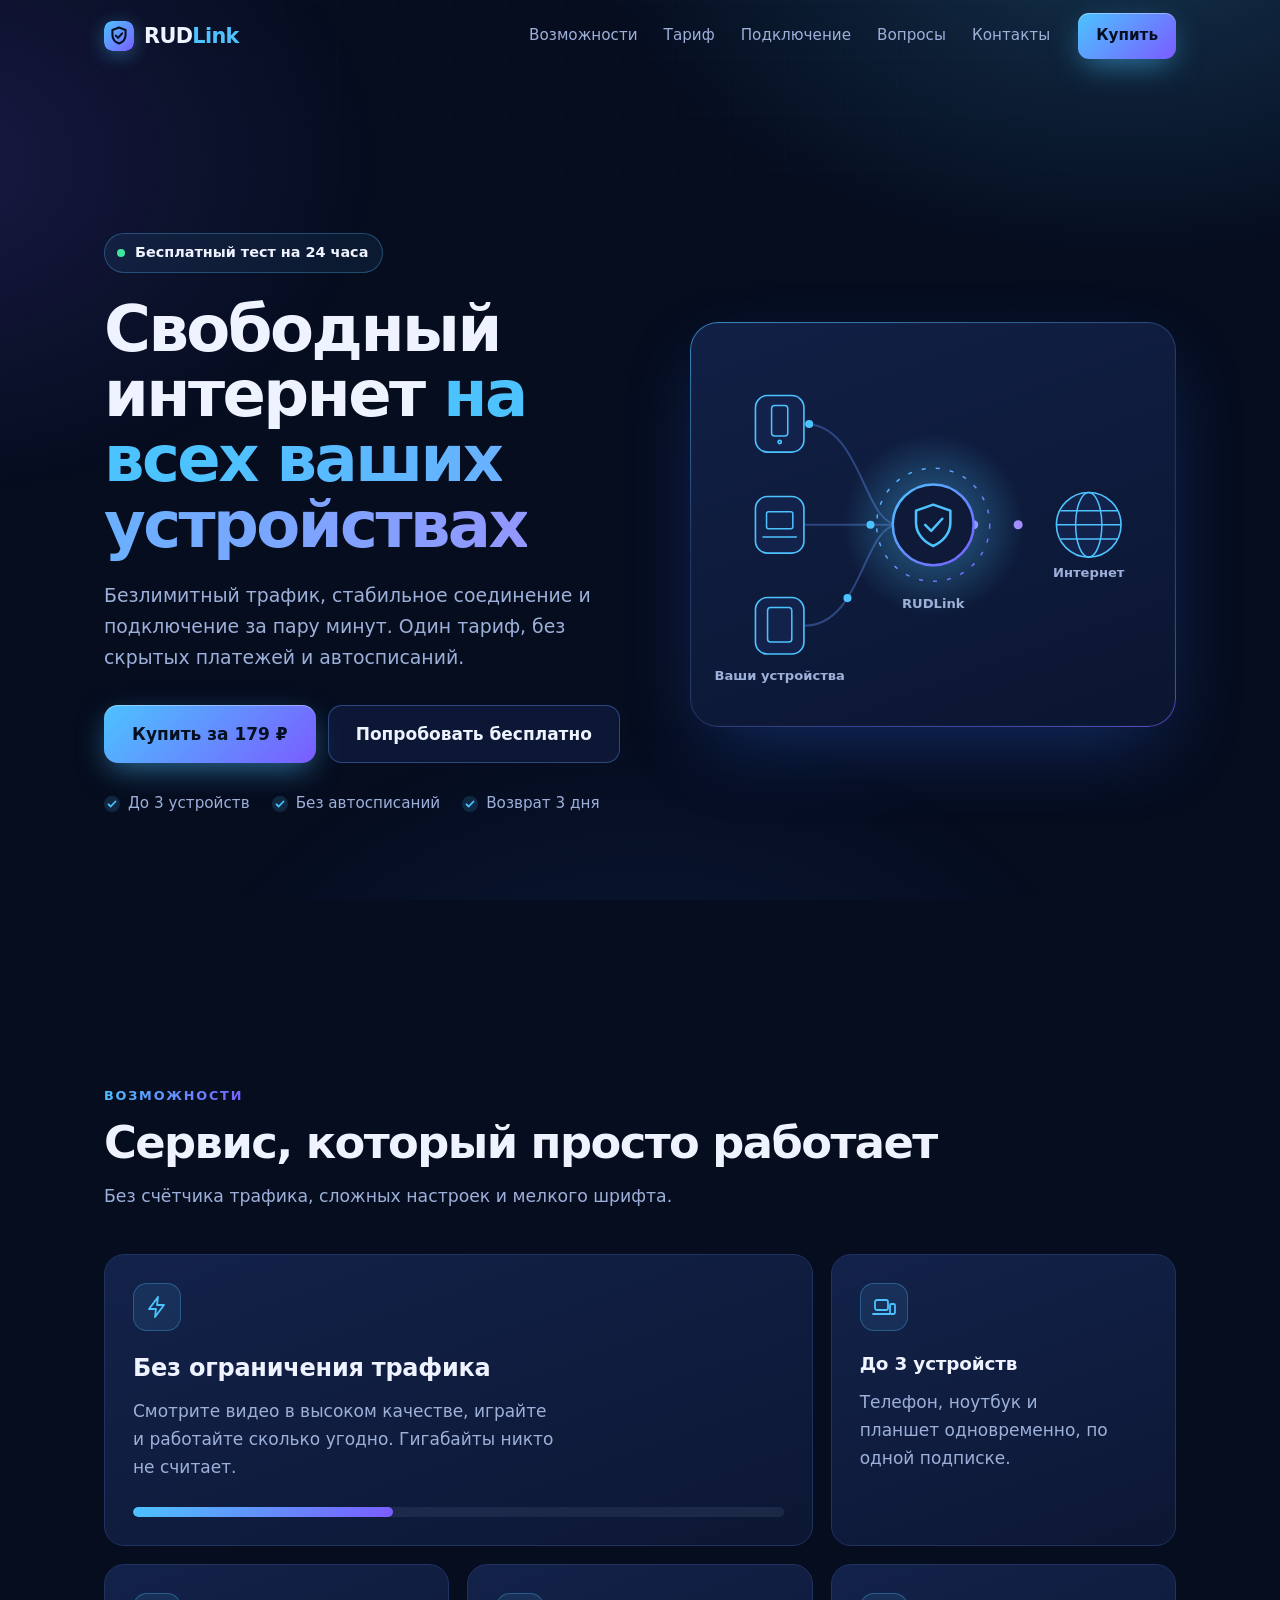
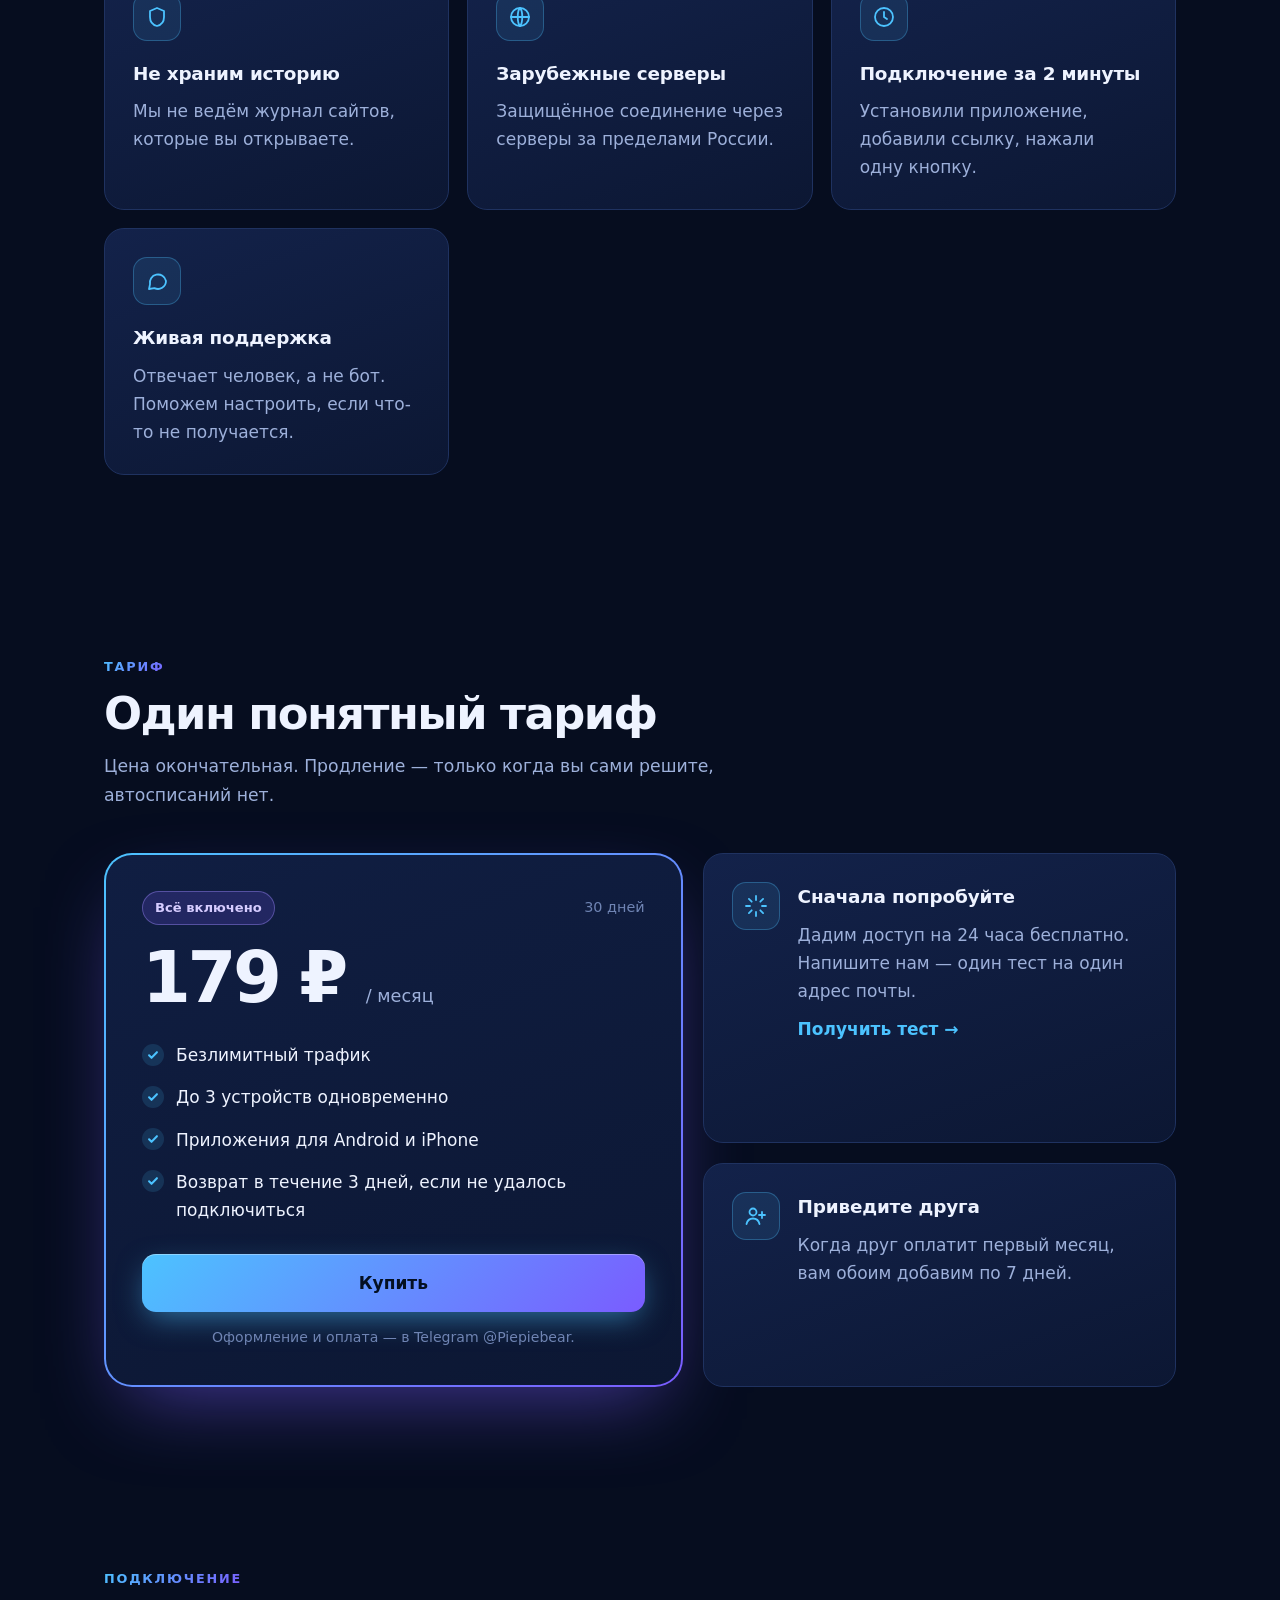
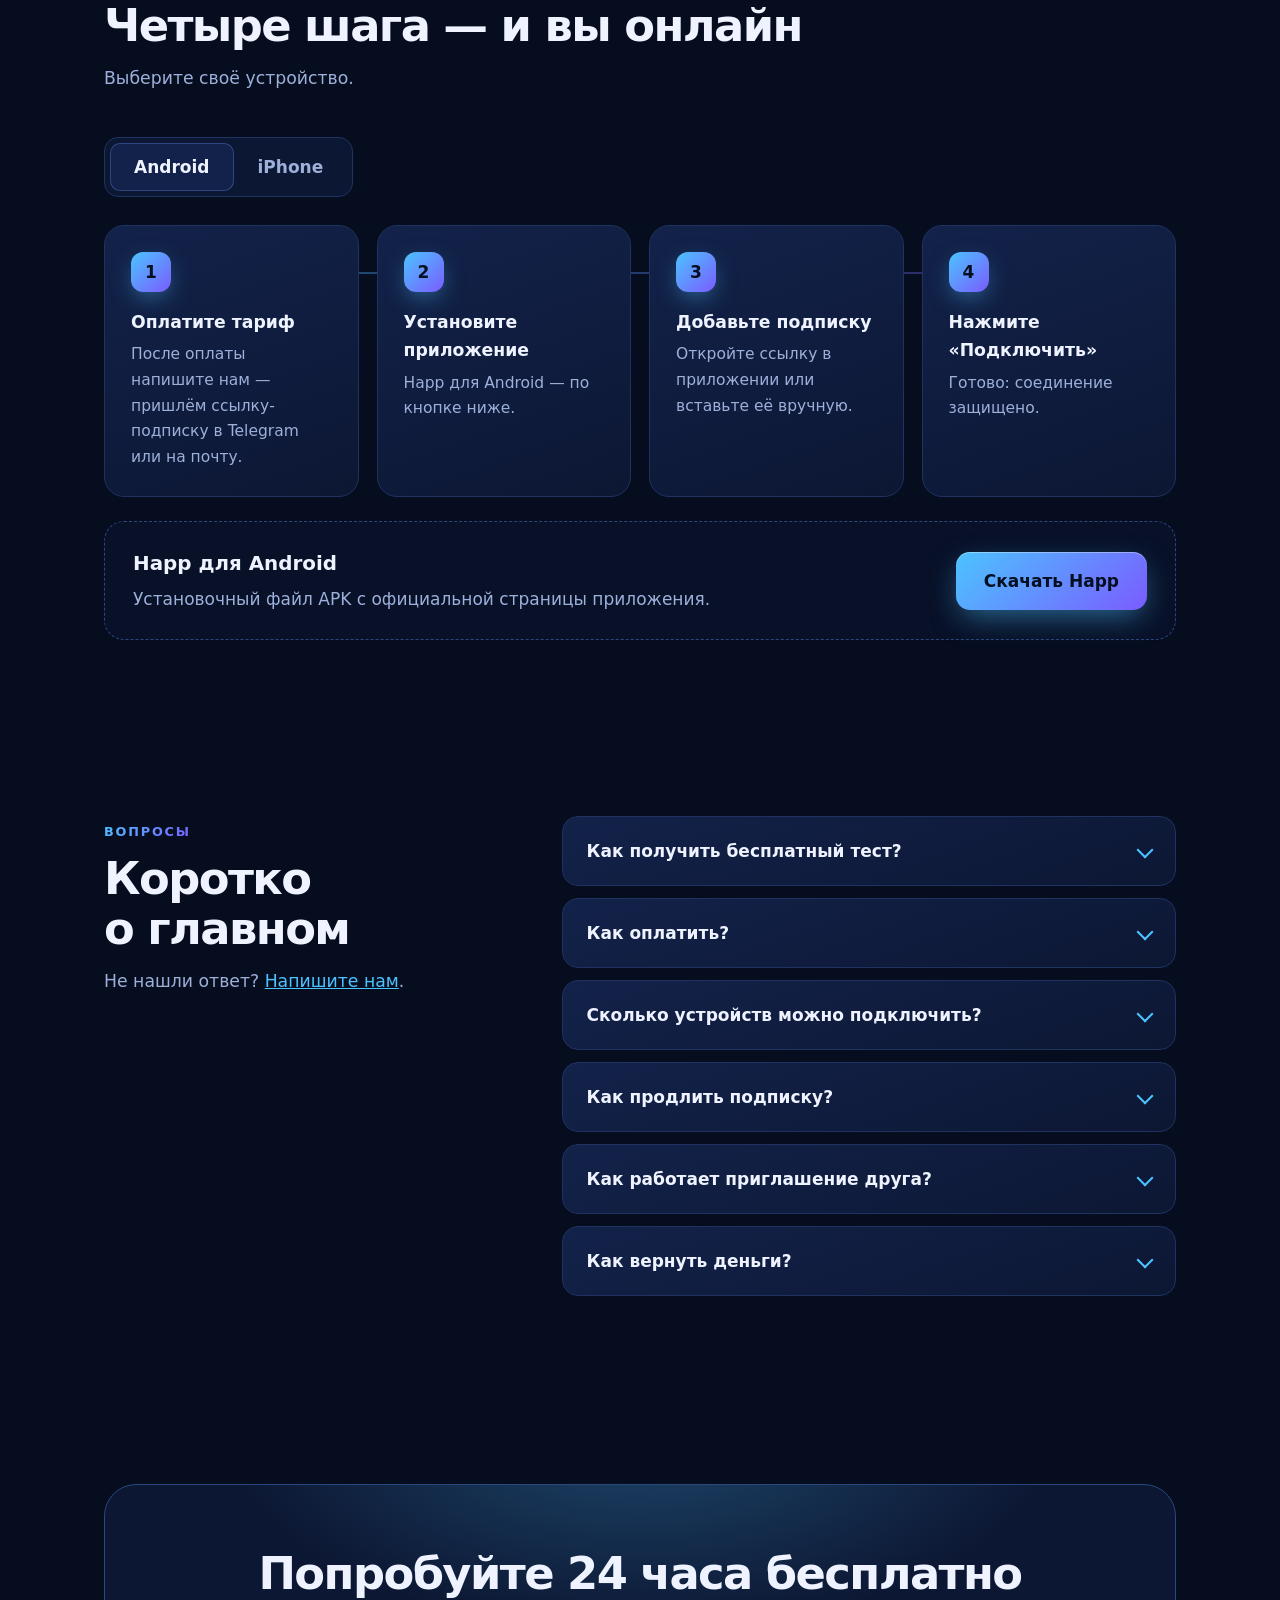
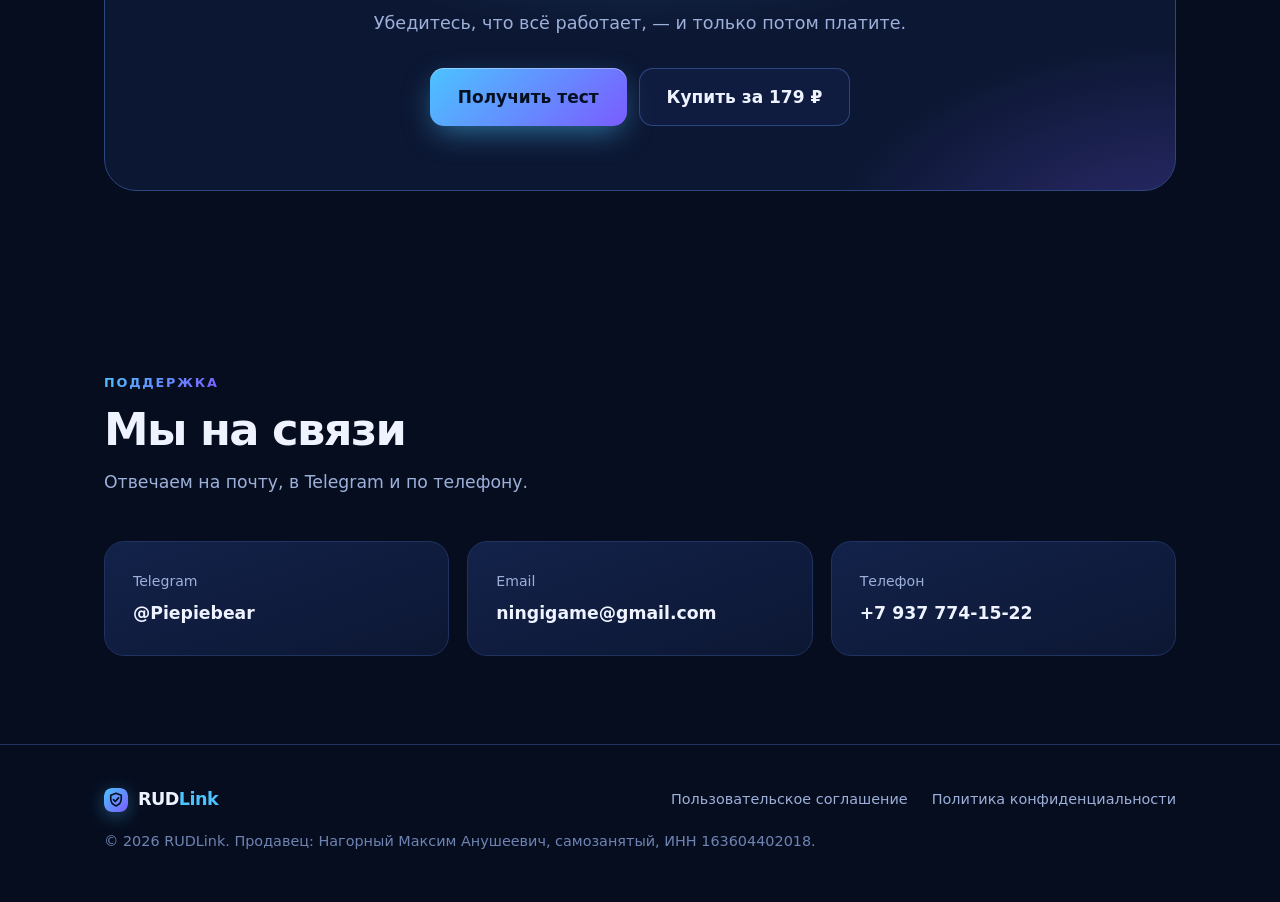
==== commit 2f334867: "Add files via upload" ====
--- a/index.html
+++ b/index.html
@@ -3,11 +3,11 @@
 <head>
 <meta charset="utf-8">
 <meta name="viewport" content="width=device-width,initial-scale=1">
-<title>RUDLink — VPN-сервис за 300 ₽ в месяц</title>
-<meta name="description" content="RUDLink: быстрый VPN без ограничения трафика, до 3 устройств, подключение за пару минут. Бесплатный тест на 24 часа, 300 ₽ в месяц.">
+<title>RUDLink — VPN-сервис за 179 ₽ в месяц</title>
+<meta name="description" content="RUDLink: быстрый VPN без ограничения трафика, до 3 устройств, подключение за пару минут. Бесплатный тест на 24 часа, 179 ₽ в месяц.">
 <meta name="theme-color" content="#060d1f">
 <meta name="cryptoproc-verify" content="cp_6a8f9d2c4e5b">
-<meta property="og:title" content="RUDLink — VPN-сервис за 300 ₽ в месяц">
+<meta property="og:title" content="RUDLink — VPN-сервис за 179 ₽ в месяц">
 <meta property="og:description" content="Безлимитный трафик, до 3 устройств, бесплатный тест на 24 часа.">
 <link rel="icon" href="favicon.svg" type="image/svg+xml">
 <link rel="stylesheet" href="style.css">
@@ -27,7 +27,7 @@
       <a href="#faq">Вопросы</a>
       <a href="#contacts">Контакты</a>
     </nav>
-    <a class="btn sm" data-pay href="https://coinso.io/w/1h1nqao5btxn?amount=300&amp;lang=ru">Купить</a>
+    <a class="btn sm" data-pay href="https://coinso.io/w/1h1nqao5btxn?amount=179&amp;lang=ru">Купить</a>
     <button class="burger" aria-label="Меню" aria-expanded="false" aria-controls="nav"><span></span><span></span></button>
   </div>
 </header>
@@ -42,7 +42,7 @@
       <h1>Свободный интернет <span class="grad">на всех ваших устройствах</span></h1>
       <p class="lead">Безлимитный трафик, стабильное соединение и подключение за пару минут. Один тариф, без скрытых платежей и автосписаний.</p>
       <div class="cta">
-        <a class="btn" data-pay href="https://coinso.io/w/1h1nqao5btxn?amount=300&amp;lang=ru">Купить за 300 ₽</a>
+        <a class="btn" data-pay href="https://coinso.io/w/1h1nqao5btxn?amount=179&amp;lang=ru">Купить за 179 ₽</a>
         <a class="btn ghost" data-trial href="mailto:ningigame@gmail.com">Попробовать бесплатно</a>
       </div>
       <ul class="trust">
@@ -155,14 +155,14 @@
       <div class="price reveal">
         <div class="price-in">
           <div class="price-top"><span class="tag">Всё включено</span><span class="per">30 дней</span></div>
-          <div class="n">300 ₽ <small>/ месяц</small></div>
+          <div class="n">179 ₽ <small>/ месяц</small></div>
           <ul class="checks">
             <li>Безлимитный трафик</li>
             <li>До 3 устройств одновременно</li>
             <li>Приложения для Android и iPhone</li>
             <li>Возврат в течение 3 дней, если не удалось подключиться</li>
           </ul>
-          <a class="btn wide" data-pay href="https://coinso.io/w/1h1nqao5btxn?amount=300&amp;lang=ru">Купить</a>
+          <a class="btn wide" data-pay href="https://coinso.io/w/1h1nqao5btxn?amount=179&amp;lang=ru">Купить</a>
           <p class="fine">Оформление и оплата — в Telegram @Piepiebear.</p>
         </div>
       </div>
@@ -248,7 +248,7 @@
       <p>Убедитесь, что всё работает, — и только потом платите.</p>
       <div class="cta center">
         <a class="btn" data-trial href="mailto:ningigame@gmail.com">Получить тест</a>
-        <a class="btn ghost" data-pay href="https://coinso.io/w/1h1nqao5btxn?amount=300&amp;lang=ru">Купить за 300 ₽</a>
+        <a class="btn ghost" data-pay href="https://coinso.io/w/1h1nqao5btxn?amount=179&amp;lang=ru">Купить за 179 ₽</a>
       </div>
     </div>
   </div>
@@ -296,7 +296,7 @@
 <dialog id="buy" class="modal" aria-labelledby="buy-title">
   <form class="modal-in" id="buy-form" novalidate>
     <button type="button" class="x" aria-label="Закрыть">×</button>
-    <span class="pill"><i></i>300 ₽ за 30 дней</span>
+    <span class="pill"><i></i>179 ₽ за 30 дней</span>
     <h2 id="buy-title">Оформление подписки</h2>
     <p class="sub">После оплаты пришлём ссылку-подписку и инструкцию на вашу почту.</p>
 
@@ -311,14 +311,14 @@
     <input class="field" id="buy-email" type="email" inputmode="email" autocomplete="email" placeholder="you@example.com" required>
     <p class="err" id="buy-err" hidden>Проверьте адрес почты — на него придёт ключ.</p>
 
-    <button class="btn wide" type="submit">Перейти к оплате 300 ₽</button>
+    <button class="btn wide" type="submit">Перейти к оплате 179 ₽</button>
     <p class="fine">Оплата на защищённой странице Coinso. Нажимая кнопку, вы принимаете <a href="legal.html">правила сервиса</a>.</p>
   </form>
 </dialog>
 
 <div class="bar" aria-hidden="true">
-  <div><b>300 ₽</b> / месяц</div>
-  <a class="btn sm" data-pay href="https://coinso.io/w/1h1nqao5btxn?amount=300&amp;lang=ru" tabindex="-1">Купить</a>
+  <div><b>179 ₽</b> / месяц</div>
+  <a class="btn sm" data-pay href="https://coinso.io/w/1h1nqao5btxn?amount=179&amp;lang=ru" tabindex="-1">Купить</a>
 </div>
 
 <script src="config.js"></script>
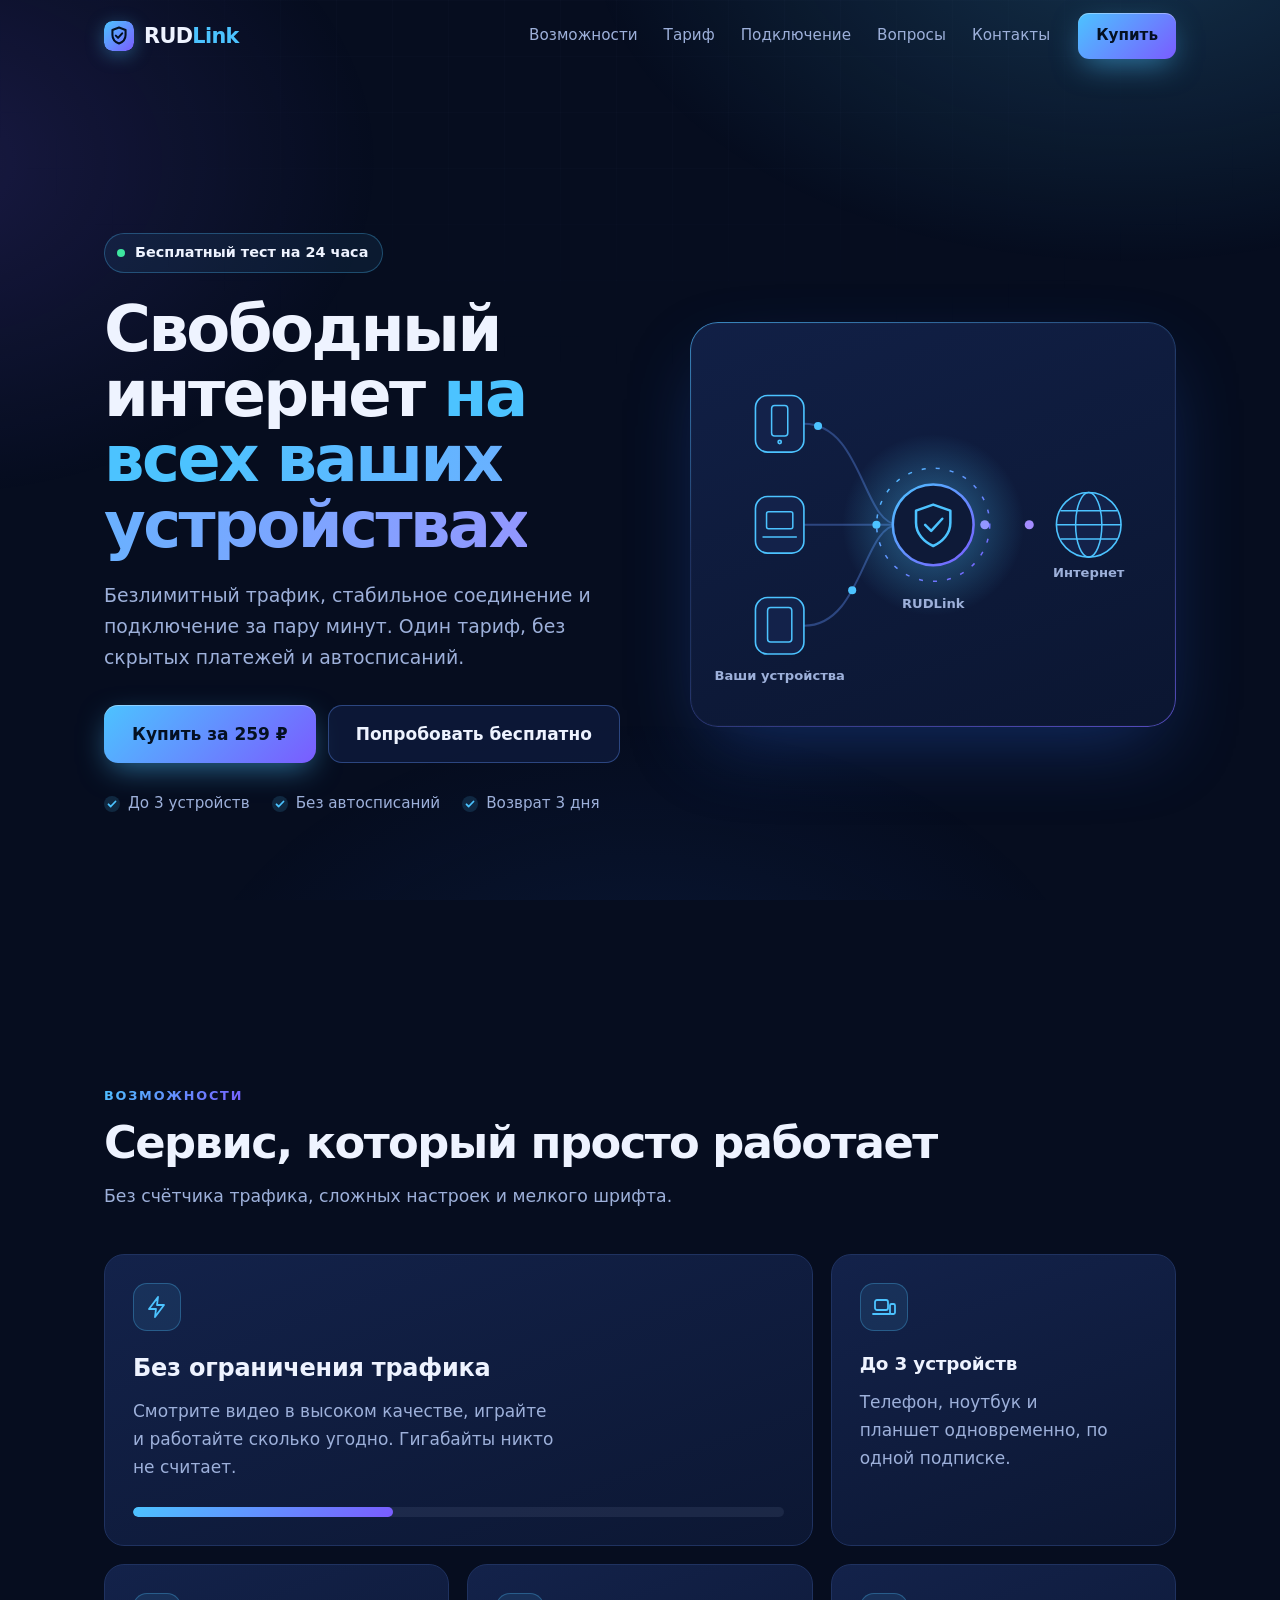
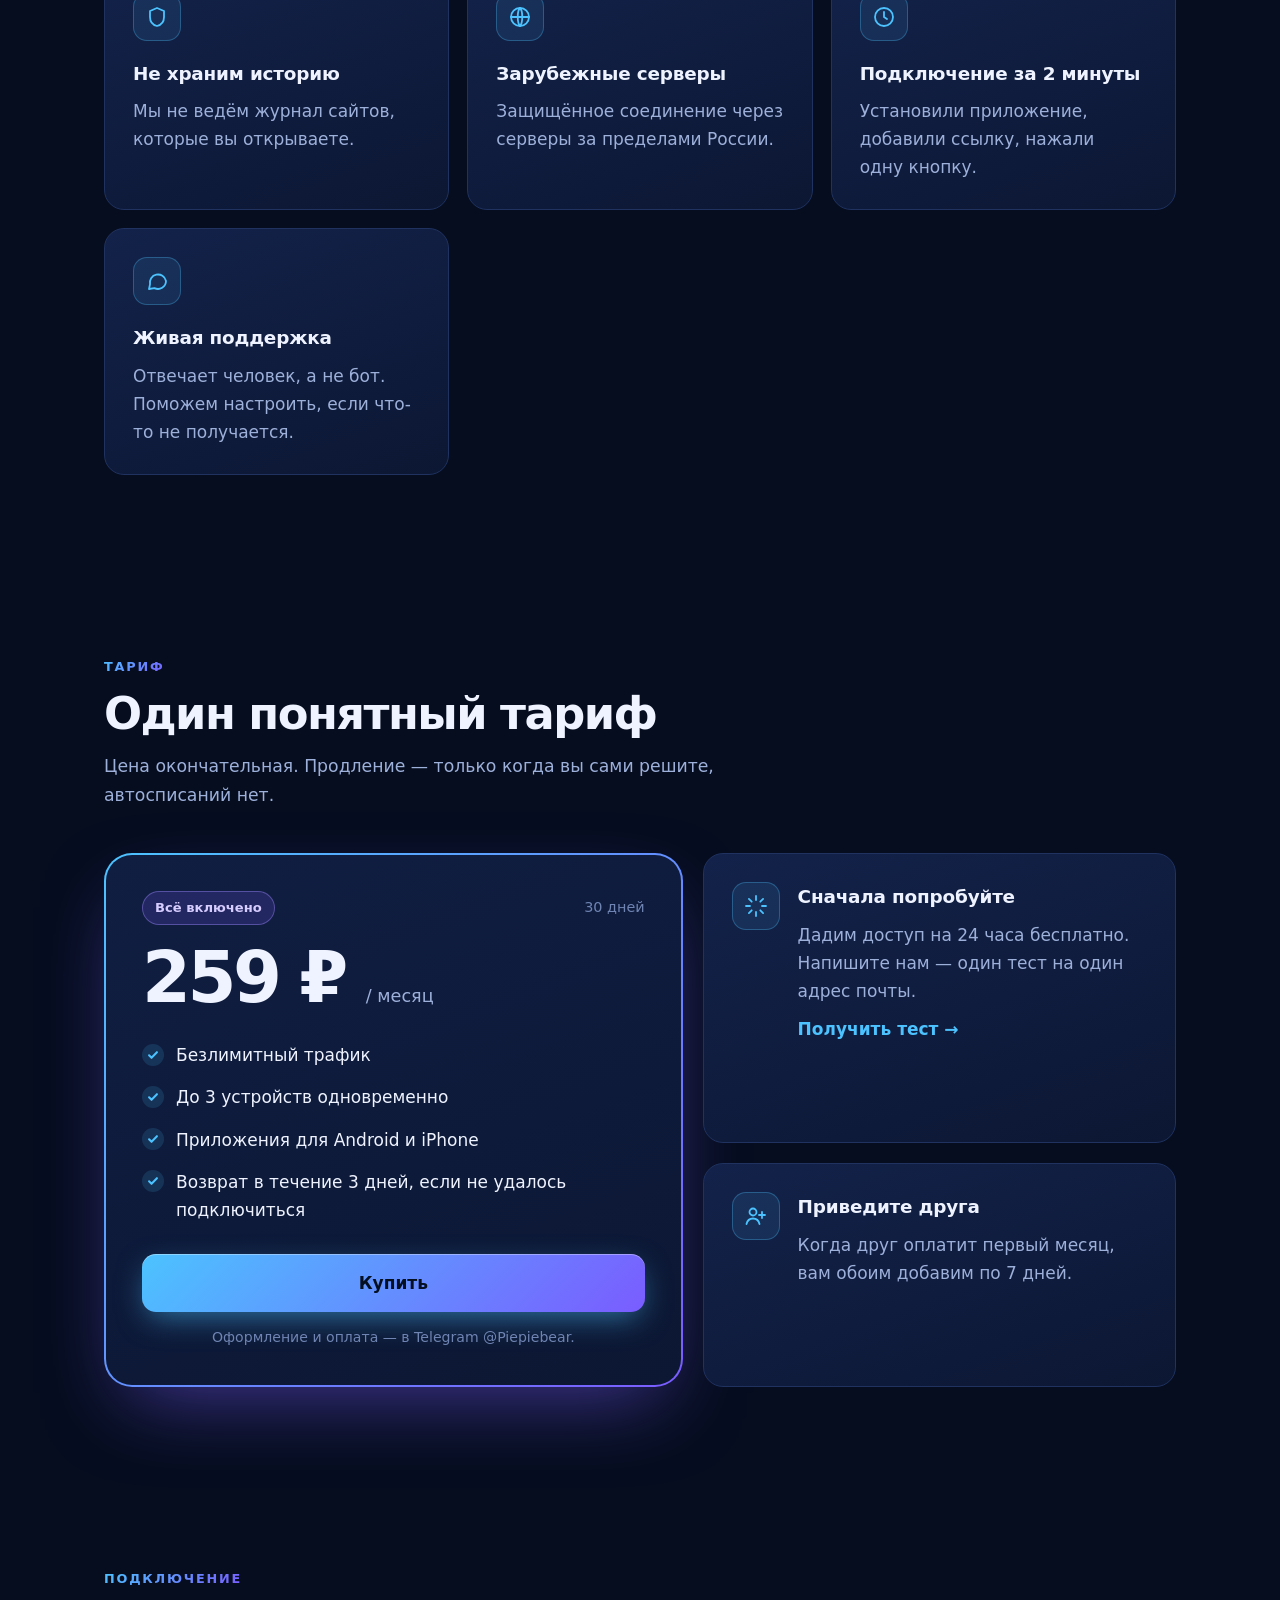
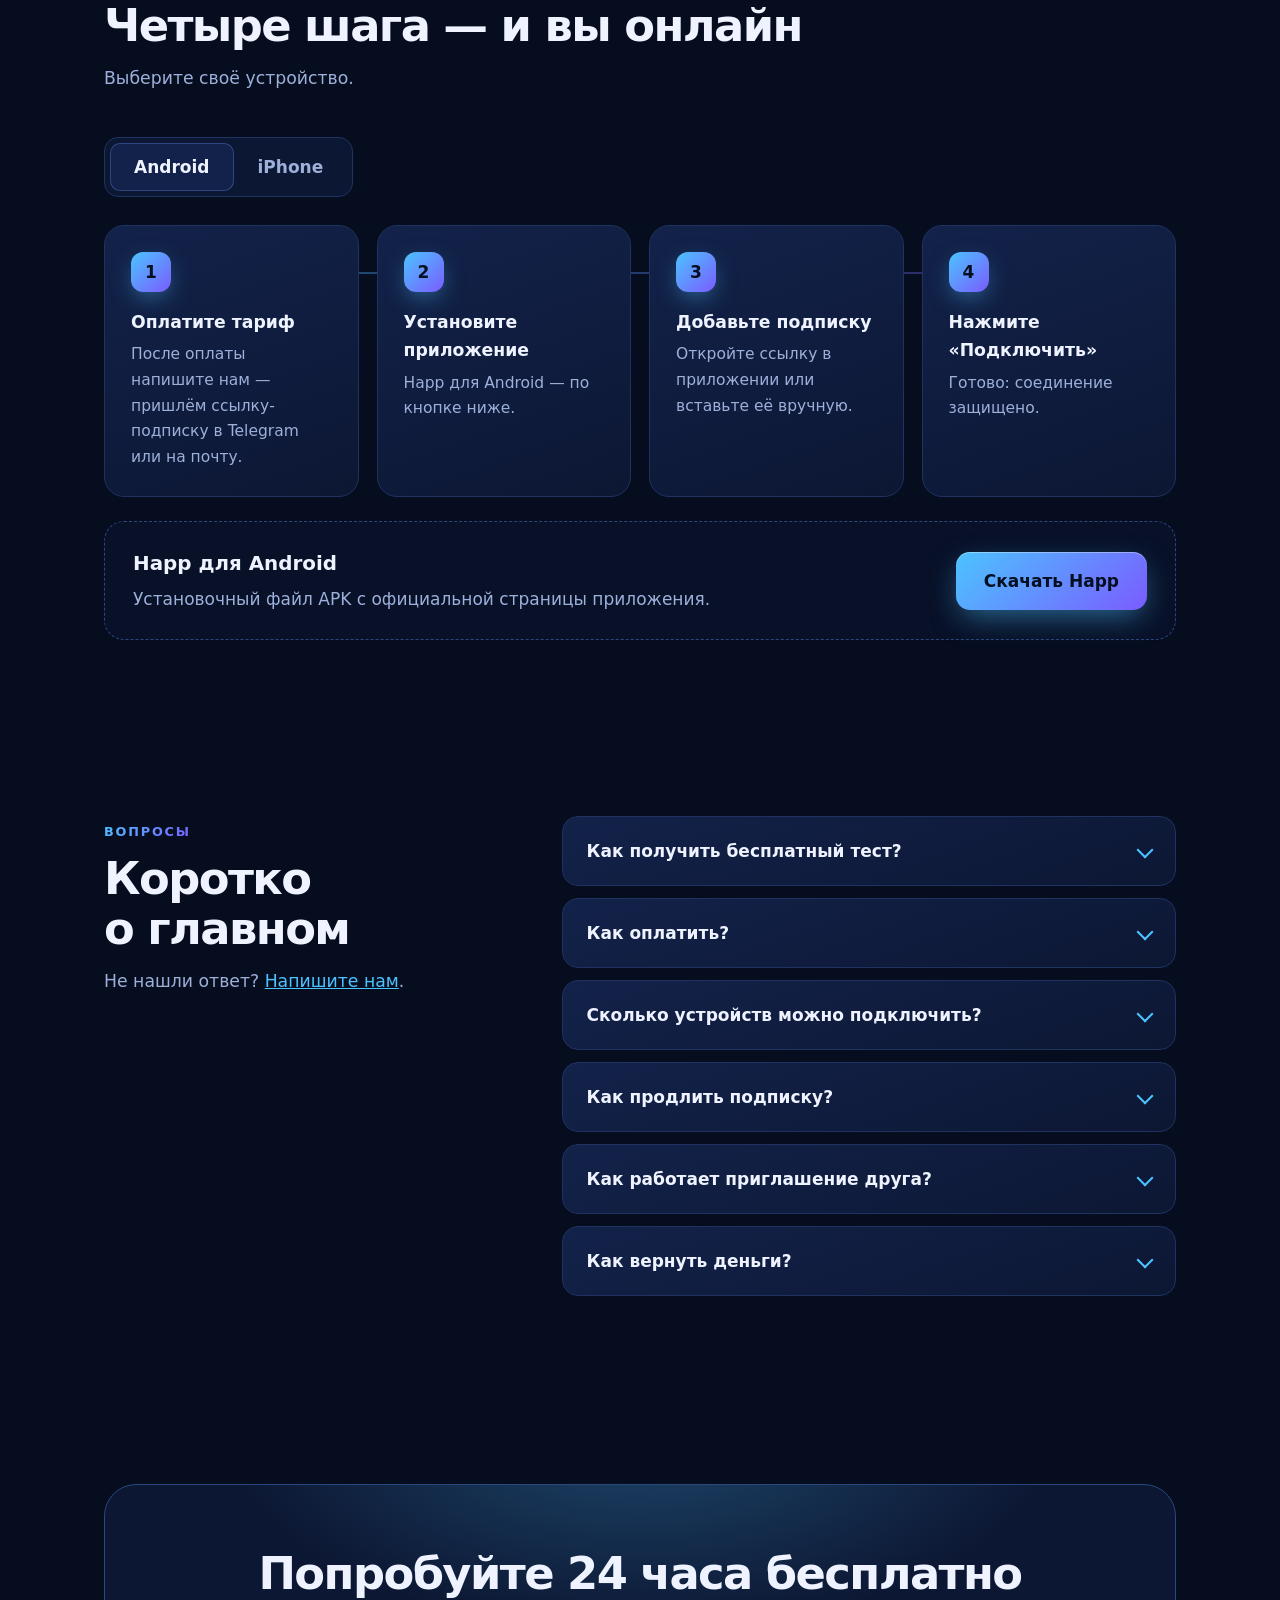
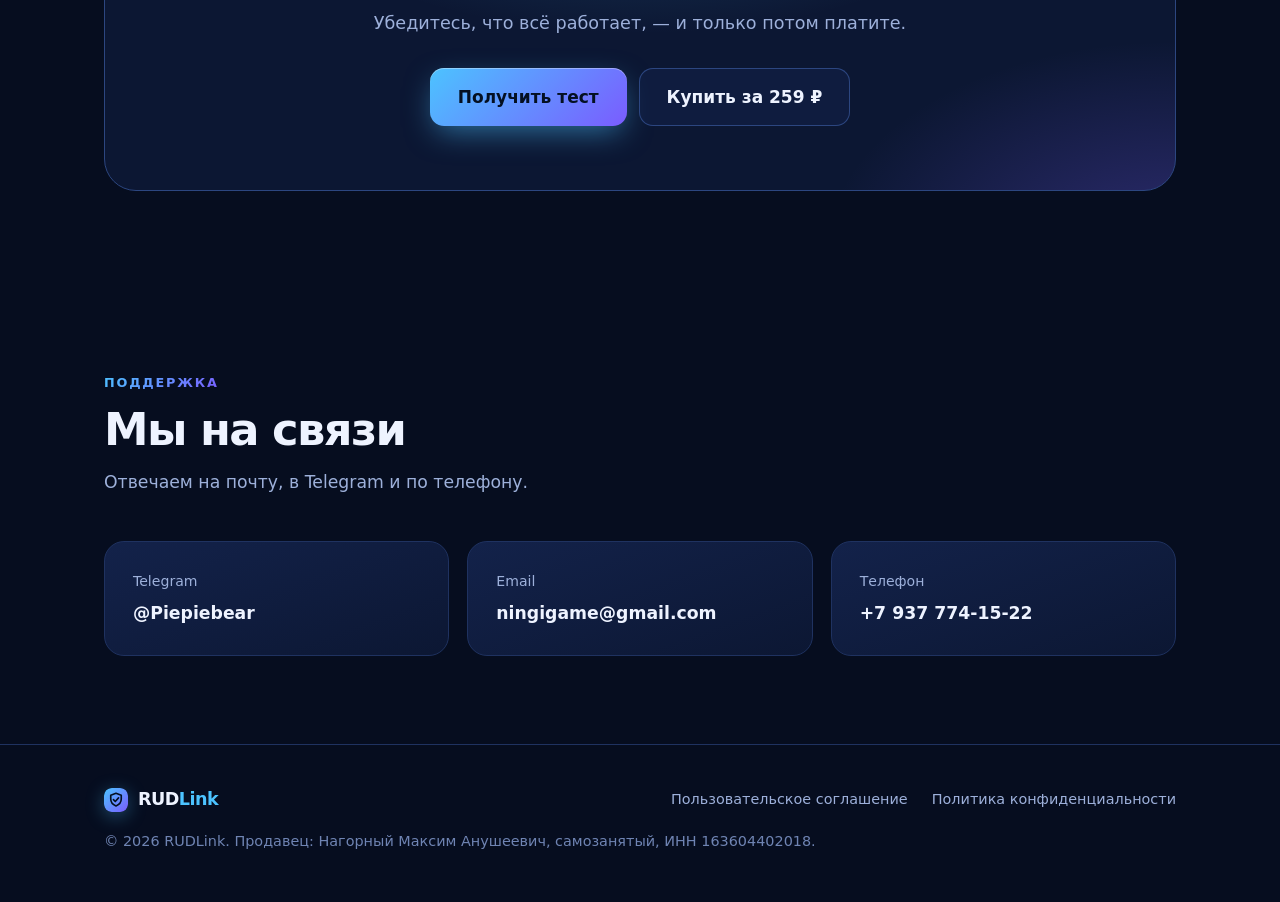
==== commit cdf04888: "Add files via upload" ====
--- a/index.html
+++ b/index.html
@@ -3,11 +3,11 @@
 <head>
 <meta charset="utf-8">
 <meta name="viewport" content="width=device-width,initial-scale=1">
-<title>RUDLink — VPN-сервис за 179 ₽ в месяц</title>
-<meta name="description" content="RUDLink: быстрый VPN без ограничения трафика, до 3 устройств, подключение за пару минут. Бесплатный тест на 24 часа, 179 ₽ в месяц.">
+<title>RUDLink — VPN-сервис за 259 ₽ в месяц</title>
+<meta name="description" content="RUDLink: быстрый VPN без ограничения трафика, до 3 устройств, подключение за пару минут. Бесплатный тест на 24 часа, 259 ₽ в месяц.">
 <meta name="theme-color" content="#060d1f">
 <meta name="cryptoproc-verify" content="cp_6a8f9d2c4e5b">
-<meta property="og:title" content="RUDLink — VPN-сервис за 179 ₽ в месяц">
+<meta property="og:title" content="RUDLink — VPN-сервис за 259 ₽ в месяц">
 <meta property="og:description" content="Безлимитный трафик, до 3 устройств, бесплатный тест на 24 часа.">
 <link rel="icon" href="favicon.svg" type="image/svg+xml">
 <link rel="stylesheet" href="style.css">
@@ -27,7 +27,7 @@
       <a href="#faq">Вопросы</a>
       <a href="#contacts">Контакты</a>
     </nav>
-    <a class="btn sm" data-pay href="https://coinso.io/w/1h1nqao5btxn?amount=179&amp;lang=ru">Купить</a>
+    <a class="btn sm" data-pay href="https://coinso.io/w/1h1nqao5btxn?amount=259&amp;lang=ru">Купить</a>
     <button class="burger" aria-label="Меню" aria-expanded="false" aria-controls="nav"><span></span><span></span></button>
   </div>
 </header>
@@ -42,7 +42,7 @@
       <h1>Свободный интернет <span class="grad">на всех ваших устройствах</span></h1>
       <p class="lead">Безлимитный трафик, стабильное соединение и подключение за пару минут. Один тариф, без скрытых платежей и автосписаний.</p>
       <div class="cta">
-        <a class="btn" data-pay href="https://coinso.io/w/1h1nqao5btxn?amount=179&amp;lang=ru">Купить за 179 ₽</a>
+        <a class="btn" data-pay href="https://coinso.io/w/1h1nqao5btxn?amount=259&amp;lang=ru">Купить за 259 ₽</a>
         <a class="btn ghost" data-trial href="mailto:ningigame@gmail.com">Попробовать бесплатно</a>
       </div>
       <ul class="trust">
@@ -155,14 +155,14 @@
       <div class="price reveal">
         <div class="price-in">
           <div class="price-top"><span class="tag">Всё включено</span><span class="per">30 дней</span></div>
-          <div class="n">179 ₽ <small>/ месяц</small></div>
+          <div class="n">259 ₽ <small>/ месяц</small></div>
           <ul class="checks">
             <li>Безлимитный трафик</li>
             <li>До 3 устройств одновременно</li>
             <li>Приложения для Android и iPhone</li>
             <li>Возврат в течение 3 дней, если не удалось подключиться</li>
           </ul>
-          <a class="btn wide" data-pay href="https://coinso.io/w/1h1nqao5btxn?amount=179&amp;lang=ru">Купить</a>
+          <a class="btn wide" data-pay href="https://coinso.io/w/1h1nqao5btxn?amount=259&amp;lang=ru">Купить</a>
           <p class="fine">Оформление и оплата — в Telegram @Piepiebear.</p>
         </div>
       </div>
@@ -248,7 +248,7 @@
       <p>Убедитесь, что всё работает, — и только потом платите.</p>
       <div class="cta center">
         <a class="btn" data-trial href="mailto:ningigame@gmail.com">Получить тест</a>
-        <a class="btn ghost" data-pay href="https://coinso.io/w/1h1nqao5btxn?amount=179&amp;lang=ru">Купить за 179 ₽</a>
+        <a class="btn ghost" data-pay href="https://coinso.io/w/1h1nqao5btxn?amount=259&amp;lang=ru">Купить за 259 ₽</a>
       </div>
     </div>
   </div>
@@ -296,7 +296,7 @@
 <dialog id="buy" class="modal" aria-labelledby="buy-title">
   <form class="modal-in" id="buy-form" novalidate>
     <button type="button" class="x" aria-label="Закрыть">×</button>
-    <span class="pill"><i></i>179 ₽ за 30 дней</span>
+    <span class="pill"><i></i>259 ₽ за 30 дней</span>
     <h2 id="buy-title">Оформление подписки</h2>
     <p class="sub">После оплаты пришлём ссылку-подписку и инструкцию на вашу почту.</p>
 
@@ -311,14 +311,14 @@
     <input class="field" id="buy-email" type="email" inputmode="email" autocomplete="email" placeholder="you@example.com" required>
     <p class="err" id="buy-err" hidden>Проверьте адрес почты — на него придёт ключ.</p>
 
-    <button class="btn wide" type="submit">Перейти к оплате 179 ₽</button>
+    <button class="btn wide" type="submit">Перейти к оплате 259 ₽</button>
     <p class="fine">Оплата на защищённой странице Coinso. Нажимая кнопку, вы принимаете <a href="legal.html">правила сервиса</a>.</p>
   </form>
 </dialog>
 
 <div class="bar" aria-hidden="true">
-  <div><b>179 ₽</b> / месяц</div>
-  <a class="btn sm" data-pay href="https://coinso.io/w/1h1nqao5btxn?amount=179&amp;lang=ru" tabindex="-1">Купить</a>
+  <div><b>259 ₽</b> / месяц</div>
+  <a class="btn sm" data-pay href="https://coinso.io/w/1h1nqao5btxn?amount=259&amp;lang=ru" tabindex="-1">Купить</a>
 </div>
 
 <script src="config.js"></script>
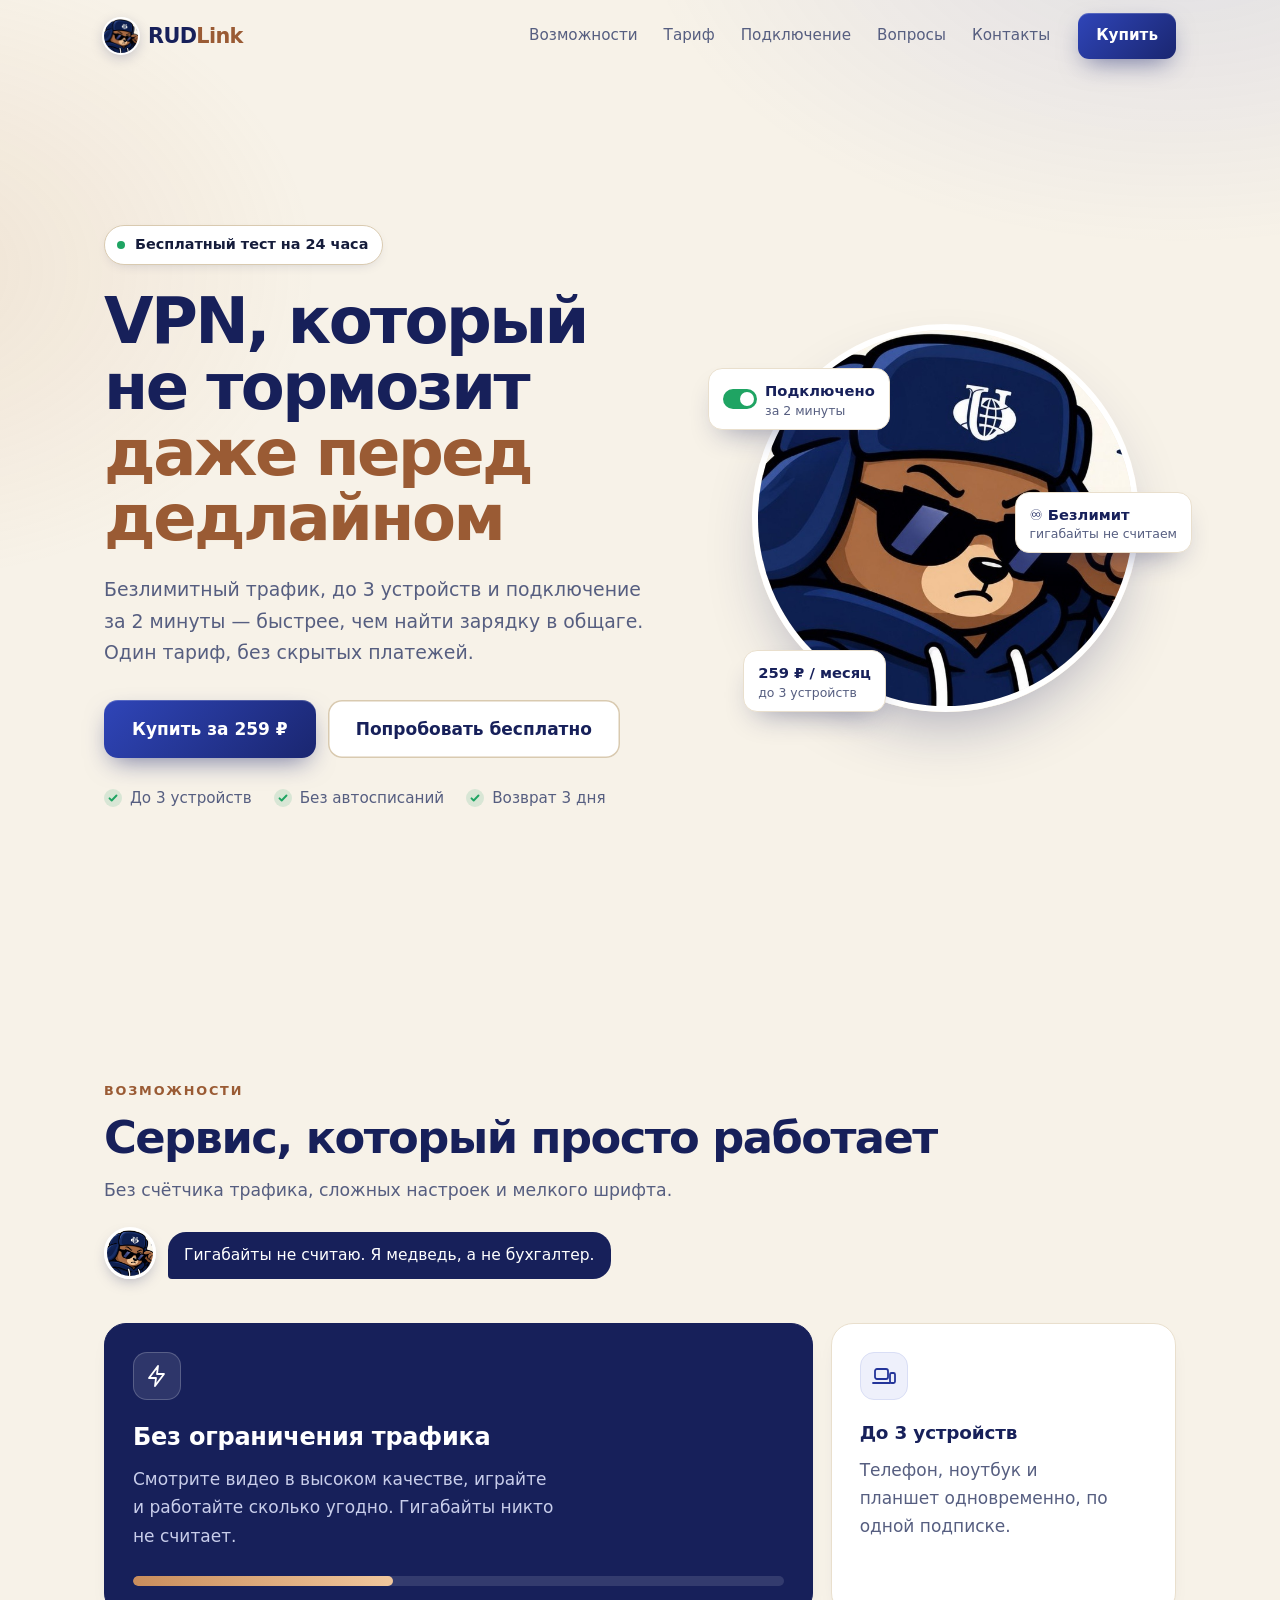
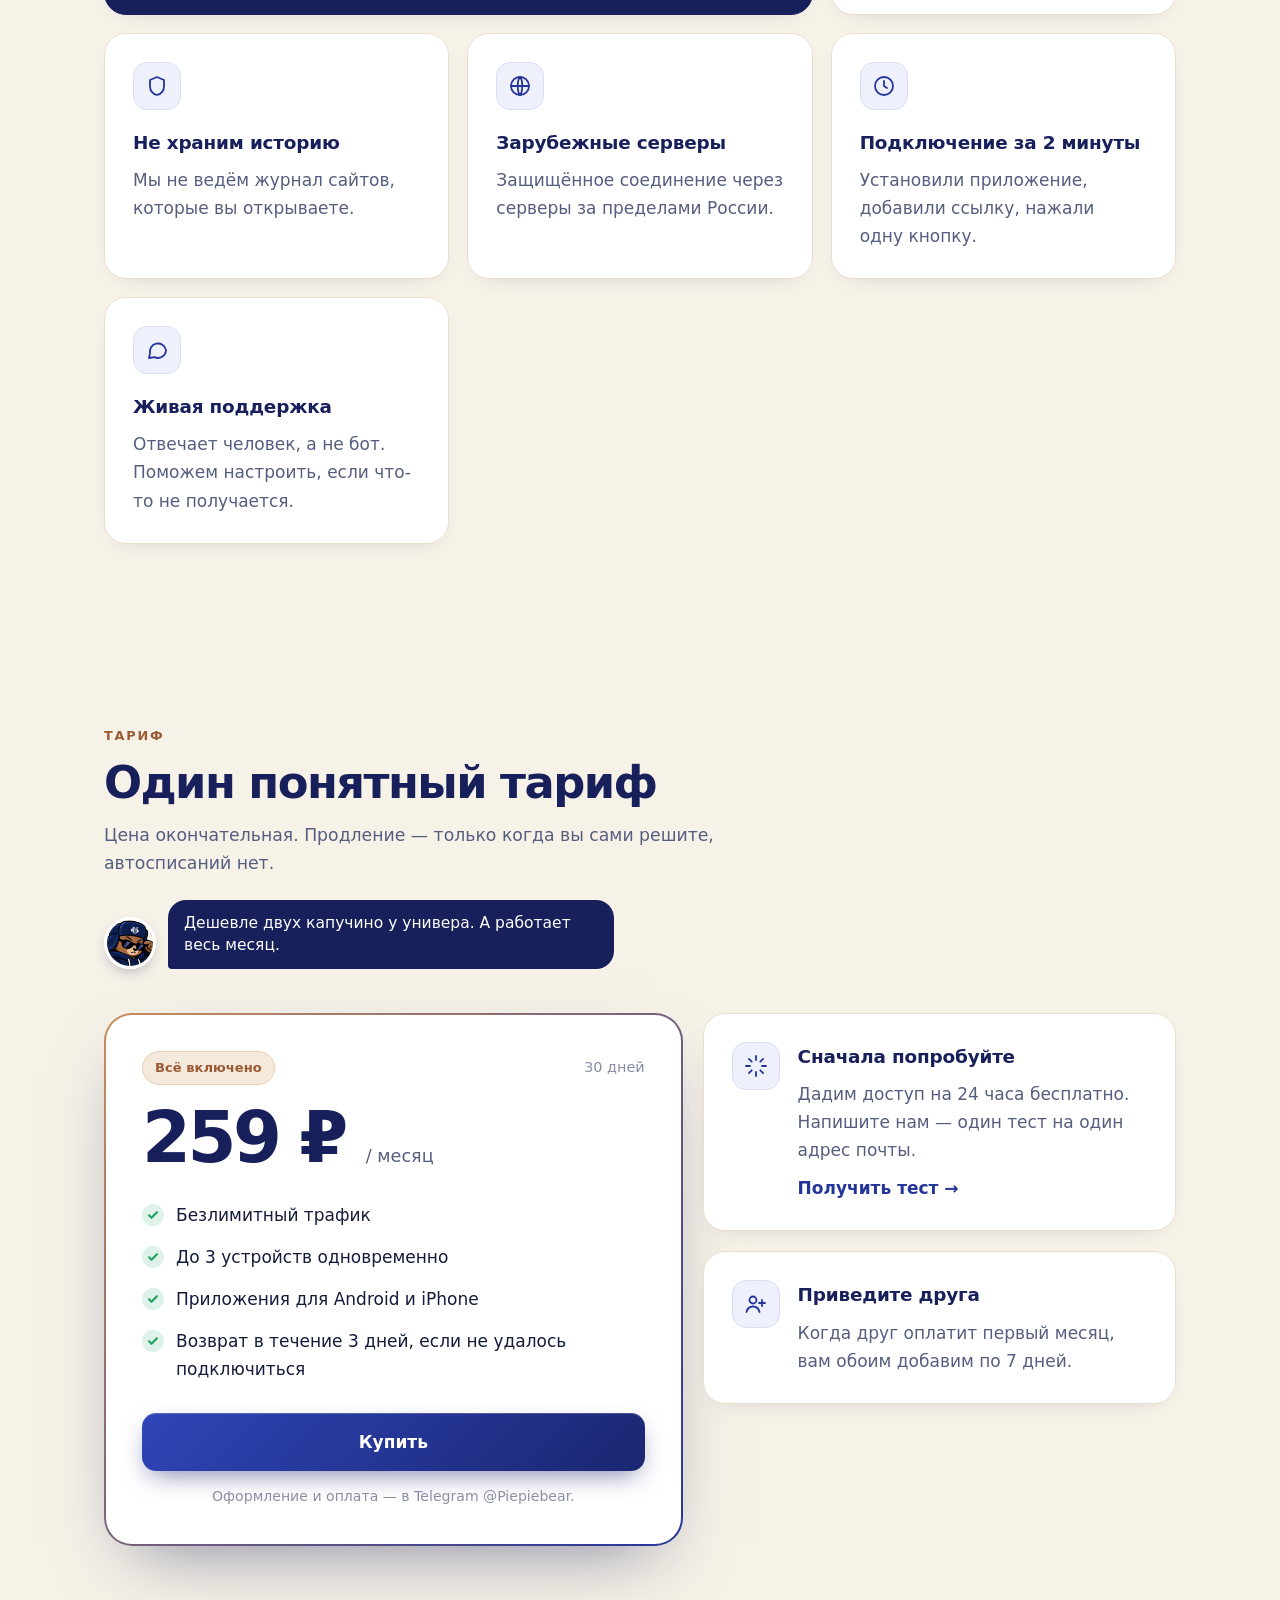
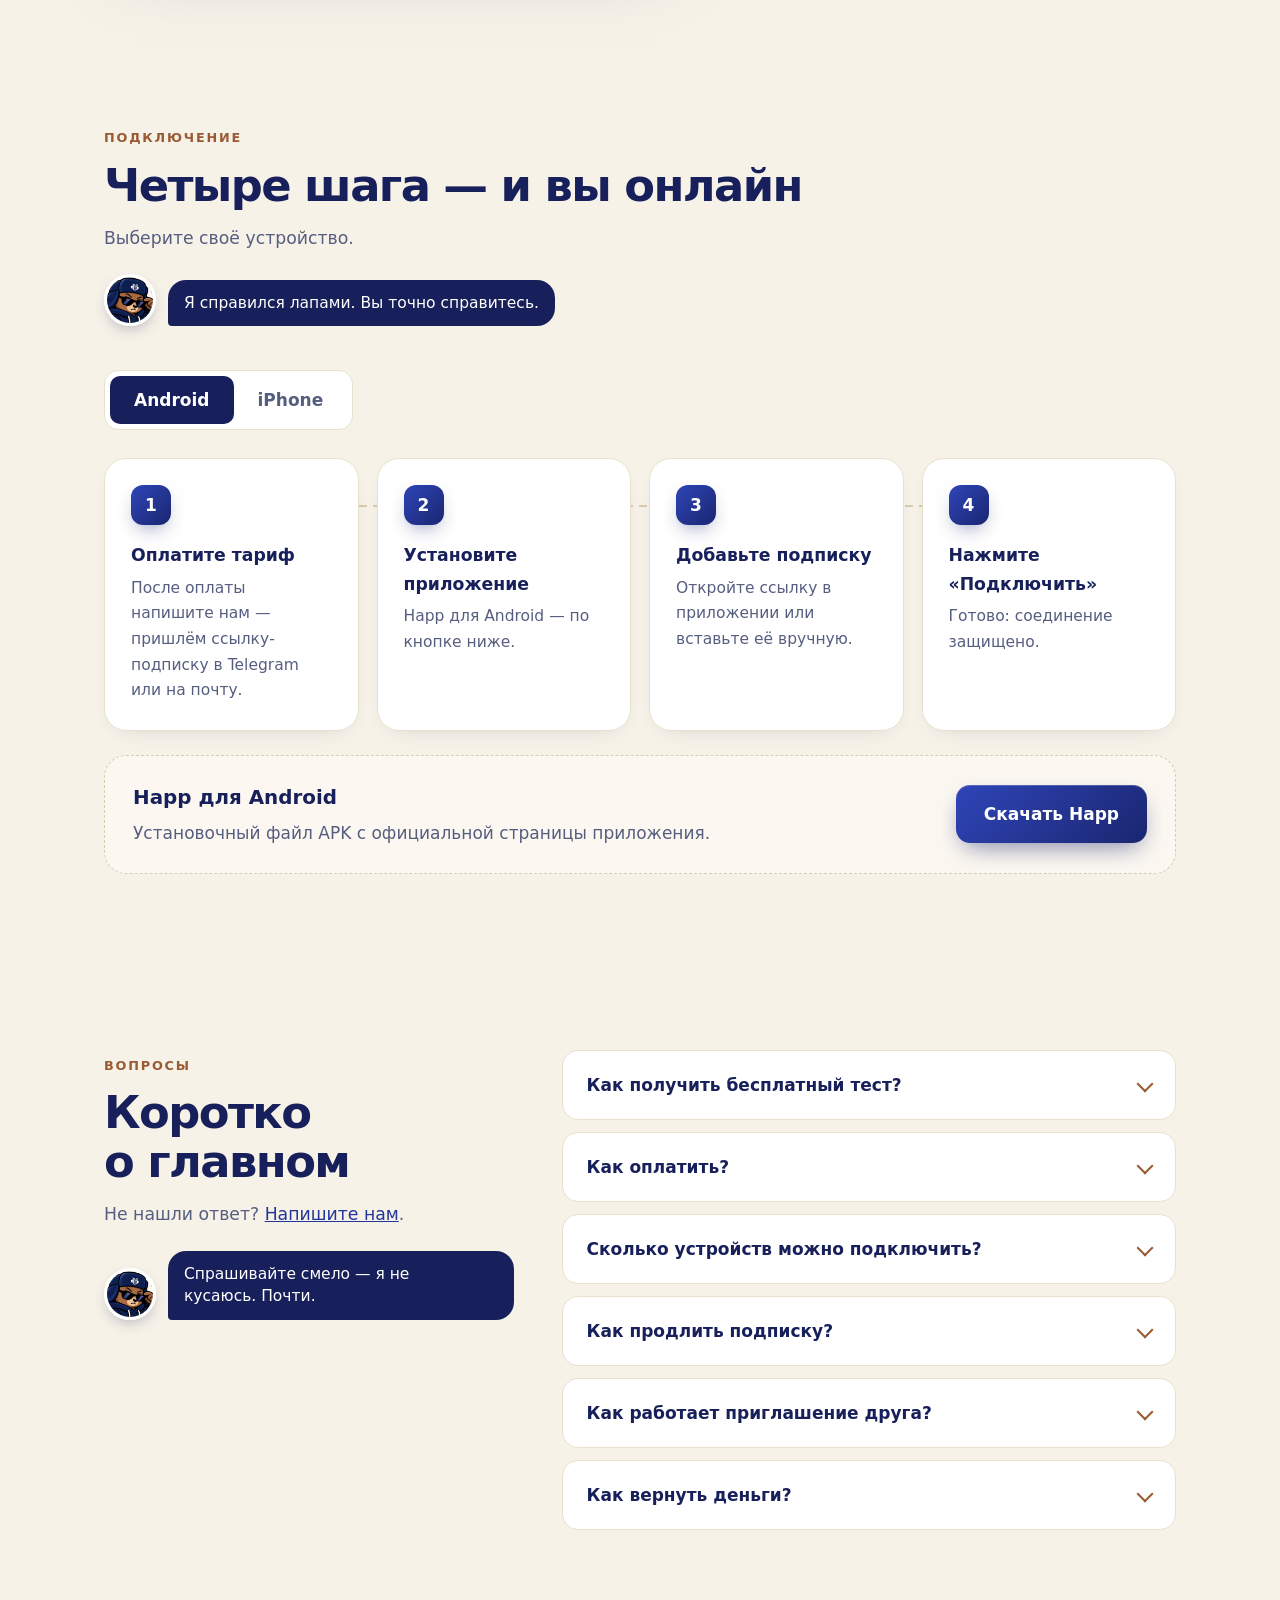
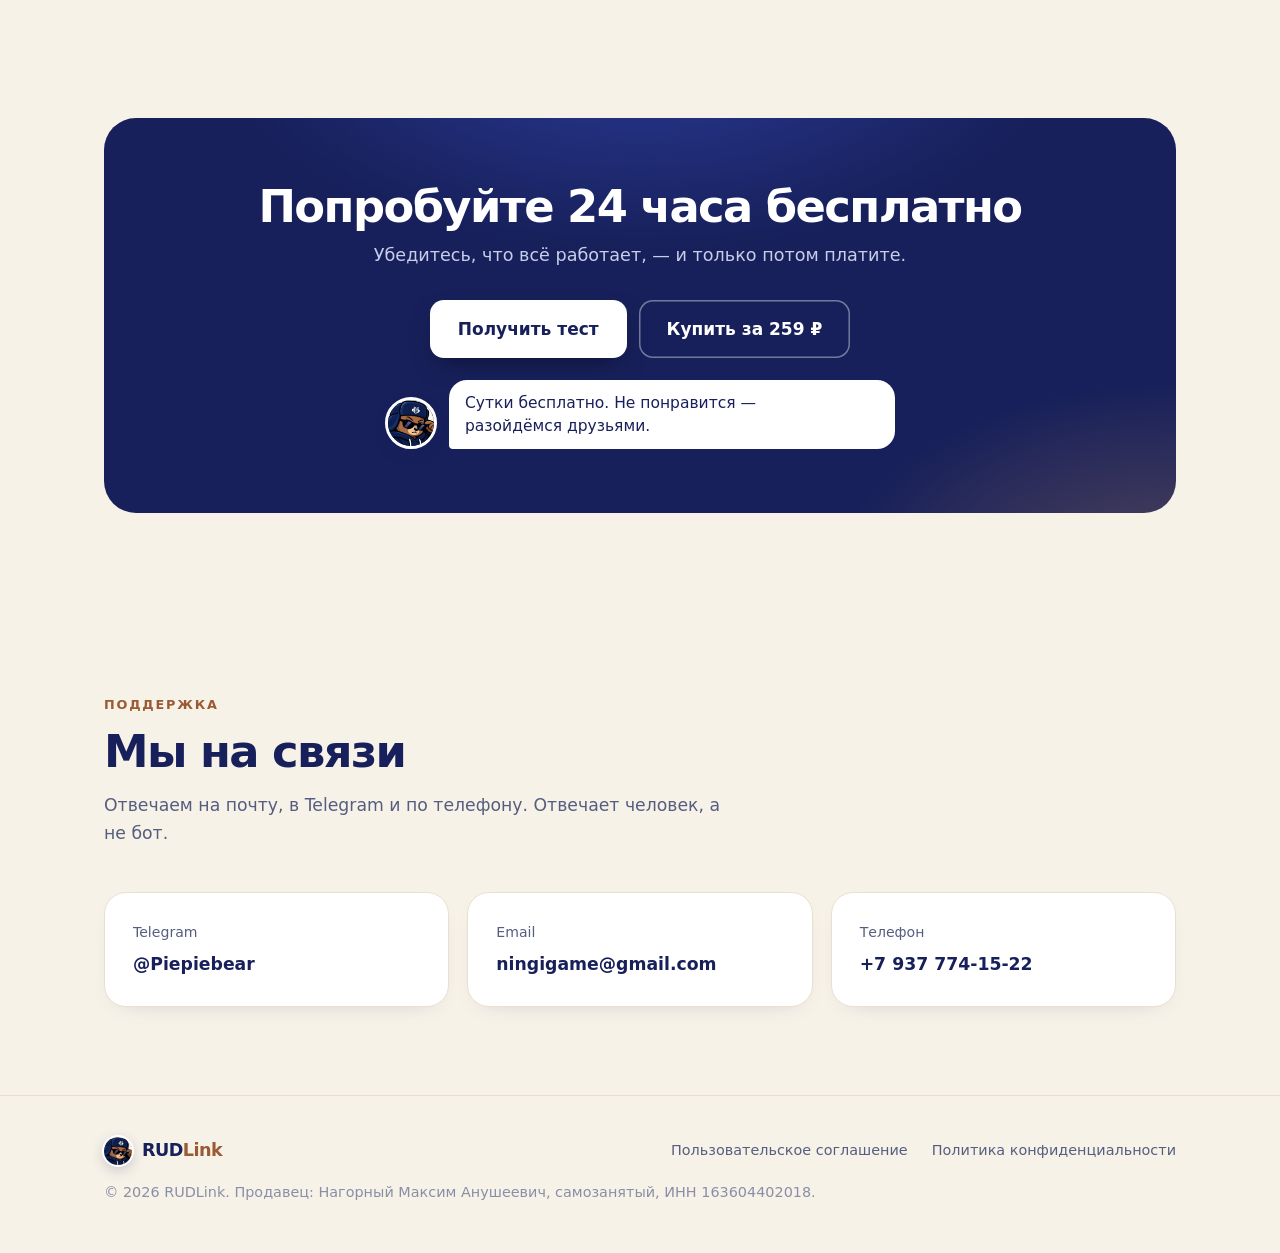
==== commit cf9f514b: "Add files via upload" ====
--- a/index.html
+++ b/index.html
@@ -5,11 +5,13 @@
 <meta name="viewport" content="width=device-width,initial-scale=1">
 <title>RUDLink — VPN-сервис за 259 ₽ в месяц</title>
 <meta name="description" content="RUDLink: быстрый VPN без ограничения трафика, до 3 устройств, подключение за пару минут. Бесплатный тест на 24 часа, 259 ₽ в месяц.">
-<meta name="theme-color" content="#060d1f">
+<meta name="theme-color" content="#f7f2e8">
 <meta name="cryptoproc-verify" content="cp_6a8f9d2c4e5b">
 <meta property="og:title" content="RUDLink — VPN-сервис за 259 ₽ в месяц">
 <meta property="og:description" content="Безлимитный трафик, до 3 устройств, бесплатный тест на 24 часа.">
-<link rel="icon" href="favicon.svg" type="image/svg+xml">
+<link rel="icon" href="favicon.png" type="image/png">
+<link rel="apple-touch-icon" href="apple-touch-icon.png">
+<meta property="og:image" content="https://rudlink.com/bear.jpg">
 <link rel="stylesheet" href="style.css">
 <script>document.documentElement.classList.add('js')</script>
 </head>
@@ -18,7 +20,7 @@
 <header class="top">
   <div class="w top-in">
     <a class="logo" href="#" aria-label="RUDLink, на главную">
-      <img src="favicon.svg" alt="" width="30" height="30"><span>RUD<b>Link</b></span>
+      <img src="bear.jpg" alt="" width="34" height="34"><span>RUD<b>Link</b></span>
     </a>
     <nav id="nav" class="nav">
       <a href="#features">Возможности</a>
@@ -39,8 +41,8 @@
   <div class="w hero-in">
     <div class="hero-text">
       <span class="pill"><i></i>Бесплатный тест на 24 часа</span>
-      <h1>Свободный интернет <span class="grad">на всех ваших устройствах</span></h1>
-      <p class="lead">Безлимитный трафик, стабильное соединение и подключение за пару минут. Один тариф, без скрытых платежей и автосписаний.</p>
+      <h1>VPN, который не тормозит <span class="grad">даже перед дедлайном</span></h1>
+      <p class="lead">Безлимитный трафик, до 3 устройств и подключение за 2 минуты — быстрее, чем найти зарядку в общаге. Один тариф, без скрытых платежей.</p>
       <div class="cta">
         <a class="btn" data-pay href="https://coinso.io/w/1h1nqao5btxn?amount=259&amp;lang=ru">Купить за 259 ₽</a>
         <a class="btn ghost" data-trial href="mailto:ningigame@gmail.com">Попробовать бесплатно</a>
@@ -52,49 +54,11 @@
       </ul>
     </div>
 
-    <div class="viz" aria-hidden="true">
-      <svg viewBox="0 0 440 360" xmlns="http://www.w3.org/2000/svg">
-        <defs>
-          <linearGradient id="gr" x1="0" y1="0" x2="1" y2="1"><stop offset="0" stop-color="#4cc3ff"/><stop offset="1" stop-color="#7a5cff"/></linearGradient>
-          <radialGradient id="glow"><stop offset="0" stop-color="#4cc3ff" stop-opacity=".45"/><stop offset="1" stop-color="#4cc3ff" stop-opacity="0"/></radialGradient>
-        </defs>
-
-        <path id="p1" class="wire" d="M92 80 C150 80 150 180 186 180"/>
-        <path id="p2" class="wire" d="M92 180 H186"/>
-        <path id="p3" class="wire" d="M92 280 C150 280 150 180 186 180"/>
-        <path id="p4" class="wire hot" d="M254 180 H342"/>
-
-        <g class="pk">
-          <circle r="4" fill="#4cc3ff"><animateMotion dur="2.4s" repeatCount="indefinite"><mpath href="#p1"/></animateMotion></circle>
-          <circle r="4" fill="#4cc3ff"><animateMotion dur="2.4s" begin="-1.6s" repeatCount="indefinite"><mpath href="#p2"/></animateMotion></circle>
-          <circle r="4" fill="#4cc3ff"><animateMotion dur="2.4s" begin="-0.8s" repeatCount="indefinite"><mpath href="#p3"/></animateMotion></circle>
-          <circle r="4.5" fill="#a48cff"><animateMotion dur="1.2s" repeatCount="indefinite"><mpath href="#p4"/></animateMotion></circle>
-          <circle r="4.5" fill="#a48cff"><animateMotion dur="1.2s" begin="-0.6s" repeatCount="indefinite"><mpath href="#p4"/></animateMotion></circle>
-        </g>
-
-        <!-- устройства -->
-        <g class="node"><rect x="44" y="52" width="48" height="56" rx="12"/><rect x="60" y="62" width="16" height="30" rx="3" class="ln"/><circle cx="68" cy="98" r="1.6" fill="#4cc3ff"/></g>
-        <g class="node"><rect x="44" y="152" width="48" height="56" rx="12"/><rect x="55" y="167" width="26" height="17" rx="2" class="ln"/><path d="M51 192 h34" class="ln"/></g>
-        <g class="node"><rect x="44" y="252" width="48" height="56" rx="12"/><rect x="56" y="262" width="24" height="34" rx="3" class="ln"/></g>
-
-        <!-- ядро -->
-        <circle cx="220" cy="180" r="90" fill="url(#glow)"/>
-        <g class="ring"><circle cx="220" cy="180" r="56" fill="none" stroke="url(#gr)" stroke-width="1.5" stroke-dasharray="4 10"/></g>
-        <circle cx="220" cy="180" r="40" fill="#0e1a38" stroke="url(#gr)" stroke-width="2.5"/>
-        <path d="M220 160 l17 6 v12 c0 11-8 19-17 23 c-9-4-17-12-17-23 v-12z" fill="none" stroke="#4cc3ff" stroke-width="2.5" stroke-linejoin="round"/>
-        <path d="M212 180 l6 6 11-12" fill="none" stroke="#4cc3ff" stroke-width="2.5" stroke-linecap="round" stroke-linejoin="round"/>
-
-        <!-- интернет -->
-        <g class="node globe">
-          <circle cx="374" cy="180" r="32"/>
-          <ellipse cx="374" cy="180" rx="13" ry="32" class="ln"/>
-          <path d="M342 180 h64 M346 166 h56 M346 194 h56" class="ln"/>
-        </g>
-
-        <text x="68" y="334" text-anchor="middle">Ваши устройства</text>
-        <text x="220" y="262" text-anchor="middle">RUDLink</text>
-        <text x="374" y="232" text-anchor="middle">Интернет</text>
-      </svg>
+    <div class="mascot">
+      <img src="bear.jpg" alt="Маскот RUDLink — медведь в ушанке и очках" width="640" height="640">
+      <div class="chip c1" aria-hidden="true"><span class="on"></span><span>Подключено<small>за 2 минуты</small></span></div>
+      <div class="chip c2" aria-hidden="true"><span>♾ Безлимит<small>гигабайты не считаем</small></span></div>
+      <div class="chip c3" aria-hidden="true"><span>259 ₽ / месяц<small>до 3 устройств</small></span></div>
     </div>
   </div>
 </section>
@@ -106,6 +70,7 @@
       <span class="kicker">Возможности</span>
       <h2>Сервис, который просто работает</h2>
       <p class="sub">Без счётчика трафика, сложных настроек и мелкого шрифта.</p>
+      <div class="say"><img src="bear.jpg" alt="" width="52" height="52"><p>Гигабайты не считаю. Я медведь, а не бухгалтер.</p></div>
     </div>
     <div class="bento">
       <article class="card big reveal">
@@ -150,6 +115,7 @@
       <span class="kicker">Тариф</span>
       <h2>Один понятный тариф</h2>
       <p class="sub">Цена окончательная. Продление — только когда вы сами решите, автосписаний нет.</p>
+      <div class="say"><img src="bear.jpg" alt="" width="52" height="52"><p>Дешевле двух капучино у универа. А работает весь месяц.</p></div>
     </div>
     <div class="price-grid">
       <div class="price reveal">
@@ -194,6 +160,7 @@
       <span class="kicker">Подключение</span>
       <h2>Четыре шага&nbsp;— и вы онлайн</h2>
       <p class="sub">Выберите своё устройство.</p>
+      <div class="say"><img src="bear.jpg" alt="" width="52" height="52"><p>Я справился лапами. Вы точно справитесь.</p></div>
     </div>
 
     <div class="tabs reveal" role="tablist">
@@ -228,10 +195,11 @@
       <span class="kicker">Вопросы</span>
       <h2>Коротко о главном</h2>
       <p class="sub">Не нашли ответ? <a href="https://t.me/Piepiebear">Напишите нам</a>.</p>
+      <div class="say"><img src="bear.jpg" alt="" width="52" height="52"><p>Спрашивайте смело — я не кусаюсь. Почти.</p></div>
     </div>
     <div class="qa reveal">
       <details><summary>Как получить бесплатный тест?</summary><p>Нажмите «Попробовать бесплатно» или напишите нам на почту ningigame@gmail.com, и мы выдадим доступ на 24 часа. Один тест на один адрес почты.</p></details>
-      <details><summary>Как оплатить?</summary><p>Нажмите «Купить» — оплата проходит через платёжный сервис Coinso. Данные вашей карты к нам не попадают.</p></details>
+      <details><summary>Как оплатить?</summary><p>Нажмите «Купить» — откроется Telegram, там оформление и оплата картой. Данные вашей карты к нам не попадают.</p></details>
       <details><summary>Сколько устройств можно подключить?</summary><p>До трёх одновременно: например, телефон, ноутбук и планшет.</p></details>
       <details><summary>Как продлить подписку?</summary><p>Просто оплатите следующий месяц, когда захотите. Сами мы ничего не списываем.</p></details>
       <details><summary>Как работает приглашение друга?</summary><p>Когда приглашённый друг оплатит первый месяц, вам обоим добавится по 7 дней.</p></details>
@@ -250,6 +218,7 @@
         <a class="btn" data-trial href="mailto:ningigame@gmail.com">Получить тест</a>
         <a class="btn ghost" data-pay href="https://coinso.io/w/1h1nqao5btxn?amount=259&amp;lang=ru">Купить за 259 ₽</a>
       </div>
+      <div class="say center-say"><img src="bear.jpg" alt="" width="52" height="52"><p>Сутки бесплатно. Не понравится — разойдёмся друзьями.</p></div>
     </div>
   </div>
 </section>
@@ -260,7 +229,7 @@
     <div class="head reveal">
       <span class="kicker">Поддержка</span>
       <h2>Мы на связи</h2>
-      <p class="sub">Отвечаем на почту, в Telegram и по телефону.</p>
+      <p class="sub">Отвечаем на почту, в Telegram и по телефону. Отвечает человек, а не бот.</p>
     </div>
     <div class="contacts">
       <a class="card ct reveal" href="https://t.me/Piepiebear"><small>Telegram</small><span>@Piepiebear</span></a>
@@ -274,7 +243,7 @@
 
 <footer>
   <div class="w foot">
-    <a class="logo" href="#"><img src="favicon.svg" alt="" width="24" height="24"><span>RUD<b>Link</b></span></a>
+    <a class="logo" href="#"><img src="bear.jpg" alt="" width="28" height="28"><span>RUD<b>Link</b></span></a>
     <nav><a href="legal.html#terms">Пользовательское соглашение</a><a href="legal.html#privacy">Политика конфиденциальности</a></nav>
     <p>© <span id="y">2026</span> RUDLink. Продавец: Нагорный Максим Анушеевич, самозанятый, ИНН 163604402018.</p>
   </div>
@@ -283,6 +252,7 @@
 <dialog id="trial" class="modal" aria-labelledby="trial-title">
   <form method="dialog" class="modal-in">
     <button class="x" value="close" aria-label="Закрыть">×</button>
+    <img class="modal-bear" src="bear.jpg" alt="" width="72" height="72">
     <span class="pill"><i></i>24 часа бесплатно</span>
     <h2 id="trial-title">Бесплатный тест</h2>
     <p class="sub">Оставьте почту и выберите устройство — пришлём ссылку-подписку на 24 часа на почту, обычно в течение часа. Один тест на один адрес.</p>
@@ -296,6 +266,7 @@
 <dialog id="buy" class="modal" aria-labelledby="buy-title">
   <form class="modal-in" id="buy-form" novalidate>
     <button type="button" class="x" aria-label="Закрыть">×</button>
+    <img class="modal-bear" src="bear.jpg" alt="" width="72" height="72">
     <span class="pill"><i></i>259 ₽ за 30 дней</span>
     <h2 id="buy-title">Оформление подписки</h2>
     <p class="sub">После оплаты пришлём ссылку-подписку и инструкцию на вашу почту.</p>
@@ -317,7 +288,7 @@
 </dialog>
 
 <div class="bar" aria-hidden="true">
-  <div><b>259 ₽</b> / месяц</div>
+  <div><img src="bear.jpg" alt=""><span><b>259 ₽</b> / месяц</span></div>
   <a class="btn sm" data-pay href="https://coinso.io/w/1h1nqao5btxn?amount=259&amp;lang=ru" tabindex="-1">Купить</a>
 </div>
 
--- a/style.css
+++ b/style.css
@@ -1,119 +1,123 @@
+/* Светлая тема в цветах маскота: кремовый фон, тёмно-синий (ушанка, худи), коричневый (медведь). */
 :root{
-  --bg:#060d1f;--s:#0c1733;--s2:#13224a;--line:#1f3260;--line2:#2c4680;
-  --ink:#eef3ff;--mut:#9db0da;--dim:#6f84b3;
-  --ac:#4cc3ff;--ac2:#2b6cf0;--vi:#7a5cff;--vi2:#a48cff;
-  --grad:linear-gradient(135deg,var(--ac),var(--vi));
-  --r:20px;color-scheme:dark
+  --bg:#f7f2e8;--s:#ffffff;--s2:#fcf8f1;--line:#e9dfcd;--line2:#d9cab0;
+  --ink:#151c3b;--mut:#565e80;--dim:#8a8ea6;
+  --ac:#24359a;--ac2:#3a50c9;--navy:#17205a;--br:#9a5b34;--br2:#c98d5c;--ok:#1fa463;
+  --grad:linear-gradient(135deg,#2f45b8,#1a2670);
+  --r:22px;color-scheme:light
 }
 *{box-sizing:border-box}
 html{scroll-behavior:smooth;scroll-padding-top:84px;-webkit-text-size-adjust:100%}
 body{margin:0;background:var(--bg);color:var(--ink);font:17px/1.65 system-ui,-apple-system,"Segoe UI",Roboto,Arial,sans-serif;-webkit-font-smoothing:antialiased;overflow-x:hidden}
 body:before{content:"";position:fixed;inset:0;z-index:-1;pointer-events:none;
-  background:radial-gradient(900px 560px at 88% -8%,rgba(76,195,255,.20),transparent 60%),
-             radial-gradient(760px 560px at -6% 18%,rgba(122,92,255,.16),transparent 60%),
-             radial-gradient(800px 600px at 50% 120%,rgba(43,108,240,.12),transparent 60%)}
-body:after{content:"";position:fixed;inset:0;z-index:-1;pointer-events:none;opacity:.35;
-  background-image:linear-gradient(rgba(157,176,218,.06) 1px,transparent 1px),linear-gradient(90deg,rgba(157,176,218,.06) 1px,transparent 1px);
-  background-size:56px 56px;mask-image:radial-gradient(ellipse 80% 60% at 50% 0%,#000 30%,transparent 75%)}
+  background:radial-gradient(900px 560px at 92% -10%,rgba(58,80,201,.12),transparent 60%),
+             radial-gradient(700px 520px at -8% 30%,rgba(201,141,92,.14),transparent 60%)}
 a{color:var(--ac)}
-:focus-visible{outline:3px solid var(--ac);outline-offset:3px;border-radius:6px}
-::selection{background:rgba(76,195,255,.35)}
+:focus-visible{outline:3px solid var(--ac2);outline-offset:3px;border-radius:6px}
+::selection{background:rgba(58,80,201,.2)}
 .w{max-width:1120px;margin:0 auto;padding:0 24px}
 h1,h2,h3{text-wrap:balance}
 p{text-wrap:pretty}
 
 /* Шапка */
 .top{position:sticky;top:0;z-index:20;border-bottom:1px solid transparent;transition:background .25s,border-color .25s}
-.scrolled .top,.menu .top{background:rgba(6,13,31,.78);backdrop-filter:blur(16px);-webkit-backdrop-filter:blur(16px);border-color:var(--line)}
+.scrolled .top,.menu .top{background:rgba(247,242,232,.85);backdrop-filter:blur(16px);-webkit-backdrop-filter:blur(16px);border-color:var(--line)}
 .top-in{display:flex;align-items:center;gap:28px;height:72px}
-.logo{display:inline-flex;align-items:center;gap:10px;font-weight:800;font-size:1.3rem;color:var(--ink);text-decoration:none;letter-spacing:-.03em}
-.logo b{color:var(--ac)}
-.logo img{display:block;border-radius:8px;box-shadow:0 4px 18px rgba(76,195,255,.35)}
+.logo{display:inline-flex;align-items:center;gap:10px;font-weight:800;font-size:1.3rem;color:var(--navy);text-decoration:none;letter-spacing:-.03em}
+.logo b{color:var(--br)}
+.logo img{display:block;border-radius:50%;object-fit:cover;box-shadow:0 0 0 2px #fff,0 4px 14px rgba(23,32,90,.25)}
 .nav{display:flex;gap:26px;margin-left:auto}
-.nav a{color:var(--mut);text-decoration:none;font-size:.95rem;transition:color .15s}
+.nav a{color:var(--mut);text-decoration:none;font-size:.95rem;font-weight:500;transition:color .15s}
 .nav a:hover{color:var(--ink)}
-.burger{display:none;width:44px;height:44px;margin-left:4px;border:1px solid var(--line);border-radius:12px;background:transparent;cursor:pointer;flex-direction:column;justify-content:center;align-items:center;gap:6px}
+.burger{display:none;width:44px;height:44px;margin-left:4px;border:1px solid var(--line2);border-radius:12px;background:var(--s);cursor:pointer;flex-direction:column;justify-content:center;align-items:center;gap:6px}
 .burger span{display:block;width:18px;height:2px;background:var(--ink);border-radius:2px;transition:transform .2s}
 .menu .burger span:first-child{transform:translateY(4px) rotate(45deg)}
 .menu .burger span:last-child{transform:translateY(-4px) rotate(-45deg)}
 
 /* Кнопки */
-.btn{display:inline-flex;align-items:center;justify-content:center;gap:8px;padding:15px 28px;border-radius:14px;border:0;background:var(--grad);color:#041022;font:inherit;font-weight:700;text-decoration:none;white-space:nowrap;
-  box-shadow:0 10px 30px -6px rgba(76,195,255,.55),inset 0 1px 0 rgba(255,255,255,.35);transition:transform .15s,box-shadow .2s,filter .2s}
-.btn:hover{transform:translateY(-2px);filter:brightness(1.08);box-shadow:0 16px 40px -6px rgba(122,92,255,.6),inset 0 1px 0 rgba(255,255,255,.35)}
+.btn{display:inline-flex;align-items:center;justify-content:center;gap:8px;padding:15px 28px;border-radius:14px;border:0;background:var(--grad);color:#fff;font:inherit;font-weight:700;text-decoration:none;white-space:nowrap;
+  box-shadow:0 10px 26px -8px rgba(26,38,112,.6),inset 0 1px 0 rgba(255,255,255,.2);transition:transform .15s,box-shadow .2s,filter .2s}
+.btn:hover{transform:translateY(-2px);filter:brightness(1.1);box-shadow:0 16px 34px -8px rgba(26,38,112,.65),inset 0 1px 0 rgba(255,255,255,.2)}
 .btn:active{transform:translateY(0)}
-.btn.ghost{background:rgba(19,34,74,.55);color:var(--ink);box-shadow:inset 0 0 0 1px var(--line2)}
-.btn.ghost:hover{box-shadow:inset 0 0 0 1px var(--ac);filter:none}
+.btn.ghost{background:var(--s);color:var(--navy);box-shadow:inset 0 0 0 1.5px var(--line2)}
+.btn.ghost:hover{box-shadow:inset 0 0 0 1.5px var(--ac);filter:none}
 .btn.sm{padding:10px 18px;border-radius:11px;font-size:.95rem}
 .btn.wide{width:100%}
 .link{color:var(--ac);font-weight:600;text-decoration:none}
 .link:hover{text-decoration:underline}
 
 /* Главный экран */
-.hero-in{display:grid;grid-template-columns:1.05fr .95fr;gap:48px;align-items:center;padding:72px 24px 88px}
-.pill{display:inline-flex;align-items:center;gap:10px;padding:7px 14px 7px 12px;border-radius:99px;background:rgba(76,195,255,.08);border:1px solid rgba(76,195,255,.3);color:var(--ink);font-size:.9rem;font-weight:600;margin-bottom:24px}
-.pill i{width:8px;height:8px;border-radius:50%;background:#3ee6a0;box-shadow:0 0 0 0 rgba(62,230,160,.6);animation:ping 2s infinite}
-@keyframes ping{70%{box-shadow:0 0 0 8px rgba(62,230,160,0)}100%{box-shadow:0 0 0 0 rgba(62,230,160,0)}}
-h1{font-size:clamp(2.4rem,5.4vw,4rem);line-height:1.02;letter-spacing:-.04em;margin:0 0 22px;font-weight:800}
-.grad{background:linear-gradient(100deg,var(--ac) 10%,var(--vi2) 60%,var(--ac) 100%);background-size:200% auto;-webkit-background-clip:text;background-clip:text;color:transparent;animation:shine 8s linear infinite}
-@keyframes shine{to{background-position:200% center}}
+.hero-in{display:grid;grid-template-columns:1.1fr .9fr;gap:48px;align-items:center;padding:64px 24px 88px}
+.pill{display:inline-flex;align-items:center;gap:10px;padding:7px 14px 7px 12px;border-radius:99px;background:var(--s);border:1px solid var(--line2);color:var(--ink);font-size:.9rem;font-weight:600;margin-bottom:24px;box-shadow:0 4px 14px -8px rgba(23,32,90,.3)}
+.pill i{width:8px;height:8px;border-radius:50%;background:var(--ok);box-shadow:0 0 0 0 rgba(31,164,99,.5);animation:ping 2s infinite}
+@keyframes ping{70%{box-shadow:0 0 0 8px rgba(31,164,99,0)}100%{box-shadow:0 0 0 0 rgba(31,164,99,0)}}
+h1{font-size:clamp(2.4rem,5.4vw,4rem);line-height:1.03;letter-spacing:-.04em;margin:0 0 22px;font-weight:800;color:var(--navy)}
+.grad{color:var(--br)}
 .lead{color:var(--mut);font-size:1.18rem;max-width:31em;margin:0 0 32px}
 .cta{display:flex;flex-wrap:wrap;gap:12px}
 .cta.center{justify-content:center}
 .trust{display:flex;flex-wrap:wrap;gap:8px 22px;list-style:none;padding:0;margin:28px 0 0;color:var(--mut);font-size:.95rem}
 .trust li{display:flex;align-items:center;gap:8px}
-.trust li:before{content:"";width:16px;height:16px;border-radius:50%;background:rgba(76,195,255,.15) url("data:image/svg+xml,%3Csvg xmlns='http://www.w3.org/2000/svg' viewBox='0 0 16 16'%3E%3Cpath d='M4.5 8.3l2.2 2.2 4.8-5' fill='none' stroke='%234cc3ff' stroke-width='1.8' stroke-linecap='round' stroke-linejoin='round'/%3E%3C/svg%3E") center/16px no-repeat}
-
-.viz{position:relative;border-radius:28px;padding:20px;background:linear-gradient(160deg,rgba(19,34,74,.9),rgba(12,23,51,.9));border:1px solid var(--line);
-  box-shadow:0 30px 80px -20px rgba(43,108,240,.35),0 0 0 1px rgba(255,255,255,.02) inset}
-.viz:before{content:"";position:absolute;inset:-1px;border-radius:inherit;padding:1px;background:linear-gradient(160deg,rgba(76,195,255,.6),transparent 40%,transparent 60%,rgba(122,92,255,.6));
-  -webkit-mask:linear-gradient(#000 0 0) content-box,linear-gradient(#000 0 0);-webkit-mask-composite:xor;mask-composite:exclude;pointer-events:none}
-.viz svg{width:100%;height:auto;display:block}
-.viz text{fill:var(--mut);font:600 13px system-ui,-apple-system,sans-serif}
-.wire{fill:none;stroke:var(--line2);stroke-width:2}
-.wire.hot{stroke:url(#gr);stroke-width:2.5}
-.node rect,.node>circle{fill:#13224a;stroke:var(--ac);stroke-width:1.6}
-.node .ln{fill:none;stroke:var(--ac);stroke-width:1.5}
-.ring{transform-origin:220px 180px;animation:spin 18s linear infinite}
-@keyframes spin{to{transform:rotate(360deg)}}
+.trust li:before{content:"";width:18px;height:18px;border-radius:50%;background:rgba(31,164,99,.14) url("data:image/svg+xml,%3Csvg xmlns='http://www.w3.org/2000/svg' viewBox='0 0 16 16'%3E%3Cpath d='M4.5 8.3l2.2 2.2 4.8-5' fill='none' stroke='%231fa463' stroke-width='1.9' stroke-linecap='round' stroke-linejoin='round'/%3E%3C/svg%3E") center/16px no-repeat}
+
+/* Медведь на первом экране */
+.mascot{position:relative;justify-self:center;width:min(100%,440px);aspect-ratio:1}
+.mascot:before{content:"";position:absolute;inset:6%;border-radius:50%;background:radial-gradient(circle at 50% 40%,#fff,#efe5d3 70%);box-shadow:0 30px 70px -30px rgba(23,32,90,.45)}
+.mascot img{position:relative;display:block;width:88%;height:auto;margin:6%;aspect-ratio:1;object-fit:cover;border-radius:50%;border:6px solid #fff;animation:bob 6s ease-in-out infinite}
+@keyframes bob{50%{transform:translateY(-8px) rotate(-1deg)}}
+.chip{position:absolute;display:flex;align-items:center;gap:8px;padding:10px 14px;border-radius:14px;background:var(--s);border:1px solid var(--line);box-shadow:0 14px 30px -14px rgba(23,32,90,.45);font-weight:700;font-size:.92rem;color:var(--navy);white-space:nowrap;animation:bob 5s ease-in-out infinite}
+.chip small{display:block;font-weight:500;color:var(--mut);font-size:.78rem;line-height:1.2}
+.chip .on{width:34px;height:20px;border-radius:99px;background:var(--ok);position:relative;flex:none}
+.chip .on:after{content:"";position:absolute;right:3px;top:3px;width:14px;height:14px;border-radius:50%;background:#fff}
+.chip.c1{left:-4%;top:16%}
+.chip.c2{right:-6%;top:44%;animation-delay:-1.5s}
+.chip.c3{left:4%;bottom:6%;animation-delay:-3s}
+
+/* Реплики медведя */
+.say{display:flex;align-items:flex-end;gap:12px;margin-top:22px;max-width:30em}
+.say img{flex:none;width:52px;height:52px;aspect-ratio:1;border-radius:50%;object-fit:cover;border:3px solid #fff;box-shadow:0 6px 16px -6px rgba(23,32,90,.4)}
+.say p{position:relative;margin:0;padding:12px 16px;border-radius:18px 18px 18px 4px;background:var(--navy);color:#fff;font-size:.97rem;font-weight:500;line-height:1.45}
+.center-say{margin-left:auto;margin-right:auto;justify-content:center;text-align:left}
 
 /* Секции */
 section{padding:88px 0}
 .head{margin-bottom:44px}
-.kicker{display:inline-block;font-size:.8rem;font-weight:700;letter-spacing:.14em;text-transform:uppercase;background:var(--grad);-webkit-background-clip:text;background-clip:text;color:transparent;margin-bottom:12px}
-h2{font-size:clamp(1.9rem,4.2vw,2.8rem);line-height:1.1;letter-spacing:-.035em;margin:0 0 14px;font-weight:800}
+.kicker{display:inline-block;font-size:.8rem;font-weight:800;letter-spacing:.14em;text-transform:uppercase;color:var(--br);margin-bottom:12px}
+h2{font-size:clamp(1.9rem,4.2vw,2.8rem);line-height:1.1;letter-spacing:-.035em;margin:0 0 14px;font-weight:800;color:var(--navy)}
 .sub{color:var(--mut);margin:0;max-width:36em;font-size:1.08rem}
 
-.card{position:relative;background:linear-gradient(160deg,var(--s2),var(--s));border:1px solid var(--line);border-radius:var(--r);padding:28px;transition:border-color .2s,transform .2s,box-shadow .2s}
-.card h3{margin:0 0 8px;font-size:1.15rem;letter-spacing:-.01em}
+.card{position:relative;background:var(--s);border:1px solid var(--line);border-radius:var(--r);padding:28px;transition:border-color .2s,transform .2s,box-shadow .2s;box-shadow:0 8px 24px -18px rgba(23,32,90,.35)}
+.card h3{margin:0 0 8px;font-size:1.15rem;letter-spacing:-.01em;color:var(--navy)}
 .card p{margin:0;color:var(--mut)}
-article.card:hover,a.card:hover{border-color:var(--line2);transform:translateY(-3px);box-shadow:0 20px 50px -20px rgba(76,195,255,.3)}
-.ic{width:48px;height:48px;border-radius:14px;background:rgba(76,195,255,.1);border:1px solid rgba(76,195,255,.3);display:grid;place-items:center;margin-bottom:18px}
+article.card:hover,a.card:hover{border-color:var(--line2);transform:translateY(-3px);box-shadow:0 22px 44px -22px rgba(23,32,90,.45)}
+.ic{width:48px;height:48px;border-radius:14px;background:#eef0fb;border:1px solid #d9def5;display:grid;place-items:center;margin-bottom:18px}
 .ic svg{width:24px;height:24px;stroke:var(--ac);fill:none;stroke-width:1.8;stroke-linecap:round;stroke-linejoin:round}
 
 /* Возможности */
 .bento{display:grid;grid-template-columns:repeat(3,1fr);gap:18px}
-.bento .big{grid-column:span 2;grid-row:span 1;overflow:hidden}
-.bento .big h3{font-size:1.5rem}
-.bento .big p{max-width:30em}
-.meter{margin-top:26px;height:10px;border-radius:99px;background:rgba(157,176,218,.1);overflow:hidden}
-.meter span{display:block;height:100%;width:40%;border-radius:inherit;background:var(--grad);animation:flow 2.6s ease-in-out infinite}
+.bento .big{grid-column:span 2;overflow:hidden;background:var(--navy);border-color:var(--navy)}
+.bento .big h3{font-size:1.5rem;color:#fff}
+.bento .big p{max-width:30em;color:#c8cdea}
+.bento .big .ic{background:rgba(255,255,255,.1);border-color:rgba(255,255,255,.2)}
+.bento .big .ic svg{stroke:#fff}
+.meter{margin-top:26px;height:10px;border-radius:99px;background:rgba(255,255,255,.12);overflow:hidden}
+.meter span{display:block;height:100%;width:40%;border-radius:inherit;background:linear-gradient(90deg,var(--br2),#f0c79d);animation:flow 2.6s ease-in-out infinite}
 @keyframes flow{0%{transform:translateX(-100%)}100%{transform:translateX(260%)}}
 
 /* Тариф */
 .price-grid{display:grid;grid-template-columns:1.1fr .9fr;gap:20px;align-items:stretch}
-.price{position:relative;border-radius:28px;padding:2px;background:var(--grad);box-shadow:0 30px 80px -24px rgba(122,92,255,.55)}
-.price-in{height:100%;background:linear-gradient(160deg,#101e42,var(--s));border-radius:26px;padding:36px}
+.price{position:relative;border-radius:28px;padding:2px;background:linear-gradient(135deg,var(--br2),var(--ac));box-shadow:0 30px 70px -30px rgba(23,32,90,.55)}
+.price-in{height:100%;background:var(--s);border-radius:26px;padding:36px}
 .price-top{display:flex;justify-content:space-between;align-items:center;margin-bottom:18px}
-.tag{padding:5px 12px;border-radius:99px;background:rgba(122,92,255,.18);border:1px solid rgba(164,140,255,.4);color:#d6ccff;font-size:.82rem;font-weight:700}
+.tag{padding:5px 12px;border-radius:99px;background:#f5e9dc;border:1px solid #e6cfb6;color:var(--br);font-size:.82rem;font-weight:700}
 .per{color:var(--dim);font-size:.9rem}
-.n{font-size:clamp(3.2rem,7vw,4.4rem);font-weight:800;letter-spacing:-.05em;line-height:1}
+.n{font-size:clamp(3.2rem,7vw,4.4rem);font-weight:800;letter-spacing:-.05em;line-height:1;color:var(--navy)}
 .n small{font-size:1.1rem;color:var(--mut);font-weight:500;letter-spacing:0}
 .checks{list-style:none;padding:0;margin:28px 0 30px;display:grid;gap:14px}
 .checks li{position:relative;padding-left:34px;color:var(--ink)}
-.checks li:before{content:"";position:absolute;left:0;top:.15em;width:22px;height:22px;border-radius:50%;background:rgba(76,195,255,.14) url("data:image/svg+xml,%3Csvg xmlns='http://www.w3.org/2000/svg' viewBox='0 0 16 16'%3E%3Cpath d='M4.5 8.3l2.2 2.2 4.8-5' fill='none' stroke='%234cc3ff' stroke-width='1.8' stroke-linecap='round' stroke-linejoin='round'/%3E%3C/svg%3E") center/18px no-repeat}
+.checks li:before{content:"";position:absolute;left:0;top:.15em;width:22px;height:22px;border-radius:50%;background:rgba(31,164,99,.14) url("data:image/svg+xml,%3Csvg xmlns='http://www.w3.org/2000/svg' viewBox='0 0 16 16'%3E%3Cpath d='M4.5 8.3l2.2 2.2 4.8-5' fill='none' stroke='%231fa463' stroke-width='1.9' stroke-linecap='round' stroke-linejoin='round'/%3E%3C/svg%3E") center/18px no-repeat}
 .fine{margin:14px 0 0;text-align:center;color:var(--dim);font-size:.88rem}
-.side{display:grid;gap:20px}
+.side{display:grid;gap:20px;align-content:start}
 .perk{display:flex;gap:18px;align-items:flex-start}
 .perk .ic{flex:none;margin:0}
 .perk p{margin-bottom:10px}
@@ -122,41 +126,44 @@
 /* Подключение */
 .tabs{display:inline-flex;padding:5px;border-radius:14px;background:var(--s);border:1px solid var(--line);margin-bottom:28px}
 .tabs button{border:0;background:transparent;color:var(--mut);font:inherit;font-weight:600;padding:10px 24px;border-radius:10px;cursor:pointer;transition:background .2s,color .2s}
-.tabs button[aria-selected=true]{background:var(--s2);color:var(--ink);box-shadow:inset 0 0 0 1px var(--line2)}
+.tabs button[aria-selected=true]{background:var(--navy);color:#fff}
 .steps{counter-reset:s;list-style:none;padding:0;margin:0 0 24px;display:grid;grid-template-columns:repeat(4,1fr);gap:18px;position:relative}
-.steps:before{content:"";position:absolute;top:47px;left:12%;right:12%;height:2px;background:linear-gradient(90deg,var(--ac),var(--vi));opacity:.35}
-.steps li{position:relative;background:linear-gradient(160deg,var(--s2),var(--s));border:1px solid var(--line);border-radius:var(--r);padding:26px}
-.steps li:before{counter-increment:s;content:counter(s);position:relative;display:grid;place-items:center;width:40px;height:40px;border-radius:12px;background:var(--grad);color:#041022;font-weight:800;margin-bottom:16px;box-shadow:0 8px 24px -6px rgba(76,195,255,.6)}
-.steps h3{margin:0 0 6px;font-size:1.08rem}
+.steps:before{content:"";position:absolute;top:47px;left:12%;right:12%;height:2px;background:repeating-linear-gradient(90deg,var(--line2) 0 8px,transparent 8px 14px)}
+.steps li{position:relative;background:var(--s);border:1px solid var(--line);border-radius:var(--r);padding:26px;box-shadow:0 8px 24px -18px rgba(23,32,90,.35)}
+.steps li:before{counter-increment:s;content:counter(s);position:relative;display:grid;place-items:center;width:40px;height:40px;border-radius:12px;background:var(--grad);color:#fff;font-weight:800;margin-bottom:16px;box-shadow:0 8px 20px -8px rgba(26,38,112,.6)}
+.steps h3{margin:0 0 6px;font-size:1.08rem;color:var(--navy)}
 .steps p{margin:0;color:var(--mut);font-size:.97rem}
-.app>div{display:flex;align-items:center;justify-content:space-between;gap:24px;padding:26px 28px;border-radius:var(--r);border:1px dashed var(--line2);background:rgba(12,23,51,.5)}
+.app>div{display:flex;align-items:center;justify-content:space-between;gap:24px;padding:26px 28px;border-radius:var(--r);border:1.5px dashed var(--line2);background:var(--s2)}
 .app>div[hidden]{display:none}
-.app h3{margin:0 0 4px}
+.app h3{margin:0 0 4px;color:var(--navy)}
 .app p{margin:0;color:var(--mut)}
 
 /* Вопросы */
 .faq-in{display:grid;grid-template-columns:.8fr 1.2fr;gap:48px;align-items:start}
 .faq-in .head{position:sticky;top:110px}
-details{background:linear-gradient(160deg,var(--s2),var(--s));border:1px solid var(--line);border-radius:16px;margin-bottom:12px;transition:border-color .2s}
+details{background:var(--s);border:1px solid var(--line);border-radius:16px;margin-bottom:12px;transition:border-color .2s}
 details[open]{border-color:var(--line2)}
-summary{cursor:pointer;font-weight:600;padding:20px 56px 20px 24px;list-style:none;position:relative}
+summary{cursor:pointer;font-weight:600;padding:20px 56px 20px 24px;list-style:none;position:relative;color:var(--navy)}
 summary::-webkit-details-marker{display:none}
-summary:after{content:"";position:absolute;right:24px;top:50%;width:10px;height:10px;margin-top:-7px;border-right:2px solid var(--ac);border-bottom:2px solid var(--ac);transform:rotate(45deg);transition:transform .2s}
+summary:after{content:"";position:absolute;right:24px;top:50%;width:10px;height:10px;margin-top:-7px;border-right:2px solid var(--br);border-bottom:2px solid var(--br);transform:rotate(45deg);transition:transform .2s}
 details[open] summary:after{transform:rotate(-135deg);margin-top:-2px}
 details p{color:var(--mut);margin:0;padding:0 24px 22px}
 
 /* Финальный блок */
-.final-in{position:relative;overflow:hidden;text-align:center;padding:64px 28px;border-radius:32px;border:1px solid var(--line2);
-  background:radial-gradient(600px 300px at 50% -20%,rgba(76,195,255,.28),transparent 70%),radial-gradient(500px 300px at 100% 120%,rgba(122,92,255,.3),transparent 70%),var(--s)}
-.final-in h2{margin-bottom:10px}
-.final-in p{color:var(--mut);margin:0 0 30px;font-size:1.1rem}
+.final-in{position:relative;overflow:hidden;text-align:center;padding:64px 28px;border-radius:32px;background:var(--navy);color:#fff;
+  background-image:radial-gradient(600px 300px at 50% -20%,rgba(58,80,201,.55),transparent 70%),radial-gradient(500px 300px at 100% 120%,rgba(201,141,92,.35),transparent 70%)}
+.final-in h2{margin-bottom:10px;color:#fff}
+.final-in>p{color:#c8cdea;margin:0 0 30px;font-size:1.1rem}
+.final-in .btn{background:#fff;color:var(--navy);box-shadow:0 10px 26px -10px rgba(0,0,0,.5)}
+.final-in .btn.ghost{background:transparent;color:#fff;box-shadow:inset 0 0 0 1.5px rgba(255,255,255,.4)}
+.final-in .say p{background:#fff;color:var(--navy)}
 
 /* Контакты */
 .contacts{display:grid;grid-template-columns:repeat(3,1fr);gap:18px}
 .ct{text-decoration:none;display:block}
 .ct small{display:block;color:var(--mut);margin-bottom:6px;font-size:.88rem}
-.ct span{color:var(--ink);font-weight:700;font-size:1.08rem;word-break:break-all}
-.ct:hover span{color:var(--ac)}
+.ct span{color:var(--navy);font-weight:700;font-size:1.08rem;word-break:break-all}
+.ct:hover span{color:var(--ac2)}
 
 /* Подвал */
 footer{border-top:1px solid var(--line);padding:40px 0 48px;color:var(--dim);font-size:.9rem}
@@ -168,44 +175,44 @@
 .foot .logo{font-size:1.1rem}
 
 /* Нижняя панель на телефоне */
-.bar{position:fixed;left:12px;right:12px;bottom:12px;z-index:15;display:none;align-items:center;justify-content:space-between;gap:12px;padding:10px 10px 10px 18px;border-radius:16px;
-  background:rgba(12,23,51,.88);backdrop-filter:blur(14px);-webkit-backdrop-filter:blur(14px);border:1px solid var(--line2);box-shadow:0 20px 40px -10px rgba(0,0,0,.6);
+.bar{position:fixed;left:12px;right:12px;bottom:12px;z-index:15;display:none;align-items:center;justify-content:space-between;gap:12px;padding:10px 10px 10px 14px;border-radius:18px;
+  background:rgba(255,255,255,.92);backdrop-filter:blur(14px);-webkit-backdrop-filter:blur(14px);border:1px solid var(--line2);box-shadow:0 20px 40px -14px rgba(23,32,90,.45);
   transform:translateY(140%);transition:transform .3s}
-.bar b{font-size:1.15rem}
-.bar div{color:var(--mut)}
-.bar div b{color:var(--ink)}
+.bar>div{display:flex;align-items:center;gap:10px;color:var(--mut)}
+.bar>div img{width:34px;height:34px;border-radius:50%;object-fit:cover}
+.bar b{font-size:1.15rem;color:var(--navy)}
 .show-bar .bar{transform:none}
 
-/* Окно «Бесплатный тест» */
+/* Окна «Бесплатный тест» и «Купить» */
 .modal{width:min(480px,calc(100% - 32px));max-height:calc(100% - 32px);padding:0;border:0;border-radius:28px;background:transparent;color:var(--ink);overflow:visible}
-.modal::backdrop{background:rgba(3,7,18,.72);backdrop-filter:blur(6px);-webkit-backdrop-filter:blur(6px)}
+.modal::backdrop{background:rgba(21,28,59,.45);backdrop-filter:blur(6px);-webkit-backdrop-filter:blur(6px)}
 .modal[open]{animation:pop .25s ease}
 @keyframes pop{from{opacity:0;transform:translateY(12px) scale(.98)}}
-.modal-in{position:relative;padding:32px;border-radius:28px;border:1px solid var(--line2);max-height:calc(100vh - 32px);overflow:auto;
-  background:radial-gradient(420px 220px at 50% -10%,rgba(76,195,255,.18),transparent 70%),linear-gradient(160deg,#101e42,var(--s));box-shadow:0 40px 100px -20px rgba(0,0,0,.7)}
+.modal-in{position:relative;padding:32px;border-radius:28px;border:1px solid var(--line);max-height:calc(100vh - 32px);overflow:auto;background:var(--bg);box-shadow:0 40px 100px -30px rgba(23,32,90,.6)}
 .modal h2{font-size:1.9rem;margin-bottom:8px}
 .modal .pill{margin-bottom:16px}
 .modal .sub{font-size:1rem}
-.x{position:absolute;top:14px;right:14px;width:40px;height:40px;border-radius:12px;border:1px solid var(--line);background:transparent;color:var(--mut);font-size:1.5rem;line-height:1;cursor:pointer}
-.x:hover{color:var(--ink);border-color:var(--line2)}
+.x{position:absolute;top:14px;right:14px;width:40px;height:40px;border-radius:12px;border:1px solid var(--line2);background:var(--s);color:var(--mut);font-size:1.5rem;line-height:1;cursor:pointer}
+.x:hover{color:var(--ink);border-color:var(--ac)}
 .label{margin:24px 0 10px;font-weight:700;font-size:.95rem}
 .chips{display:flex;flex-wrap:wrap;gap:8px}
-.chips button{padding:10px 16px;border-radius:12px;border:1px solid var(--line2);background:rgba(12,23,51,.6);color:var(--mut);font:inherit;font-weight:600;cursor:pointer;transition:all .15s}
-.chips button[aria-checked=true]{color:#041022;background:var(--grad);border-color:transparent}
-.msg{display:flex;align-items:flex-start;gap:12px;padding:14px 14px 14px 16px;border-radius:14px;border:1px dashed var(--line2);background:rgba(6,13,31,.6);color:var(--ink);font-size:.97rem;margin-bottom:22px}
+.chips button{padding:10px 16px;border-radius:12px;border:1px solid var(--line2);background:var(--s);color:var(--mut);font:inherit;font-weight:600;cursor:pointer;transition:all .15s}
+.chips button[aria-checked=true]{color:#fff;background:var(--navy);border-color:transparent}
+.msg{display:flex;align-items:flex-start;gap:12px;padding:14px 14px 14px 16px;border-radius:14px;border:1.5px dashed var(--line2);background:var(--s);color:var(--ink);font-size:.97rem;margin-bottom:22px}
 .msg span{flex:1}
 .copy{flex:none;padding:7px 12px;border-radius:10px;border:1px solid var(--line2);background:var(--s2);color:var(--ac);font:inherit;font-size:.85rem;font-weight:700;cursor:pointer}
 .copy:hover{border-color:var(--ac)}
-.field{display:block;width:100%;padding:14px 16px;border-radius:14px;border:1px solid var(--line2);background:rgba(6,13,31,.6);color:var(--ink);font:inherit;font-size:1rem;outline:none;transition:border-color .15s}
+.field{display:block;width:100%;padding:14px 16px;border-radius:14px;border:1px solid var(--line2);background:var(--s);color:var(--ink);font:inherit;font-size:1rem;outline:none;transition:border-color .15s}
 .field::placeholder{color:var(--dim)}
 .field:focus{border-color:var(--ac)}
-.err{margin:8px 0 0;color:#ff8a8a;font-size:.88rem}
+.err{margin:8px 0 0;color:#c0392b;font-size:.88rem}
 .modal .btn.wide{margin-top:22px}
 .modal .fine a{color:var(--mut)}
-.yform{margin-top:20px;padding:14px 10px 0 14px;border-radius:18px;overflow:hidden;background:#fff;border:1px solid var(--line2)}
+.modal-bear{display:block;width:72px;height:72px;margin-bottom:14px;border-radius:50%;object-fit:cover;border:4px solid #fff;box-shadow:0 8px 20px -8px rgba(23,32,90,.45)}
+.yform{margin-top:20px;padding:14px 10px 0 14px;border-radius:18px;overflow:hidden;background:#fff;border:1px solid var(--line)}
 .yform iframe{display:block;width:100%;height:450px;border:0}
 .done{max-width:640px;text-align:center}
-.done .ok{width:72px;height:72px;margin:0 auto 22px;border-radius:22px;background:var(--grad);display:grid;place-items:center;color:#041022;font-size:2.2rem;font-weight:800}
+.done .ok{width:72px;height:72px;margin:0 auto 22px;border-radius:22px;background:var(--grad);display:grid;place-items:center;color:#fff;font-size:2.2rem;font-weight:800}
 .done .steps{text-align:left;margin-top:36px;grid-template-columns:1fr}
 .done .steps:before{display:none}
 .done .cta{justify-content:center;margin-top:32px}
@@ -226,13 +233,13 @@
 .doc p,.doc li{color:var(--mut)}
 .doc .part{margin-top:80px;padding-top:40px;border-top:1px solid var(--line)}
 .doc-nav{display:flex;flex-wrap:wrap;gap:10px;margin:20px 0 8px}
-.doc-nav a{padding:8px 16px;border-radius:10px;border:1px solid var(--line2);text-decoration:none;color:var(--ink);font-size:.95rem}
+.doc-nav a{padding:8px 16px;border-radius:10px;border:1px solid var(--line2);background:var(--s);text-decoration:none;color:var(--ink);font-size:.95rem}
 .doc-nav a:hover{border-color:var(--ac)}
 
 /* Адаптив */
 @media(max-width:960px){
-  .hero-in{grid-template-columns:1fr;padding:48px 24px 64px;gap:40px}
-  .viz{max-width:520px}
+  .hero-in{grid-template-columns:1fr;padding:40px 24px 64px;gap:28px}
+  .mascot{width:min(100%,380px)}
   .bento{grid-template-columns:1fr 1fr}
   .price-grid{grid-template-columns:1fr}
   .steps{grid-template-columns:1fr 1fr}
@@ -243,7 +250,12 @@
 @media(max-width:760px){
   body{font-size:16px}
   .w{padding:0 16px}
-  .hero-in{padding:32px 16px 48px}
+  .hero-in{padding:24px 16px 48px}
+  .mascot{order:-1;width:min(78%,300px)}
+  .chip{font-size:.8rem;padding:8px 10px}
+  .chip.c1{left:-12%;top:6%}
+  .chip.c2{right:-14%;top:auto;bottom:4%}
+  .chip.c3{display:none}
   .top-in{gap:12px;height:64px}
   .top .btn.sm{margin-left:auto}
   .burger{display:flex}
@@ -276,6 +288,5 @@
 @media(prefers-reduced-motion:reduce){
   html{scroll-behavior:auto}
   *,*:before,*:after{animation:none!important;transition:none!important}
-  .pk{display:none}
   .js .reveal{opacity:1;transform:none}
 }
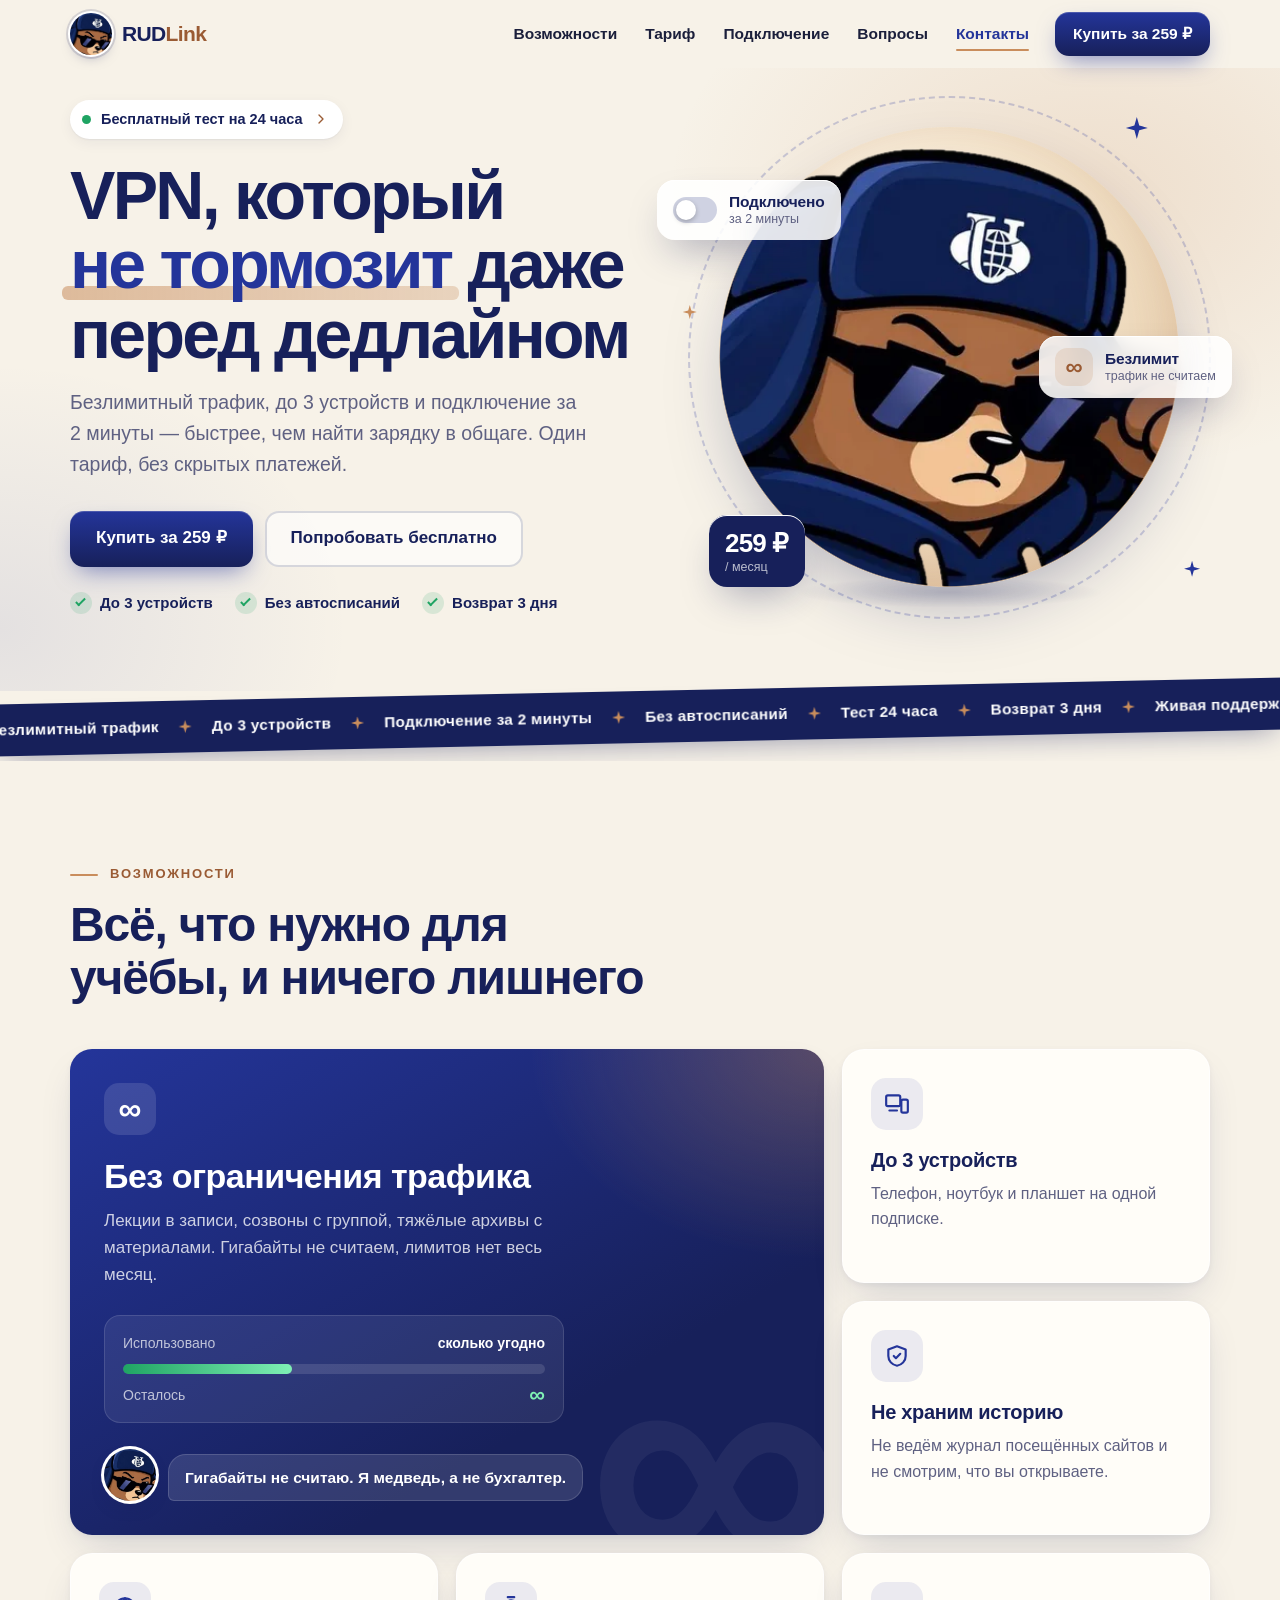
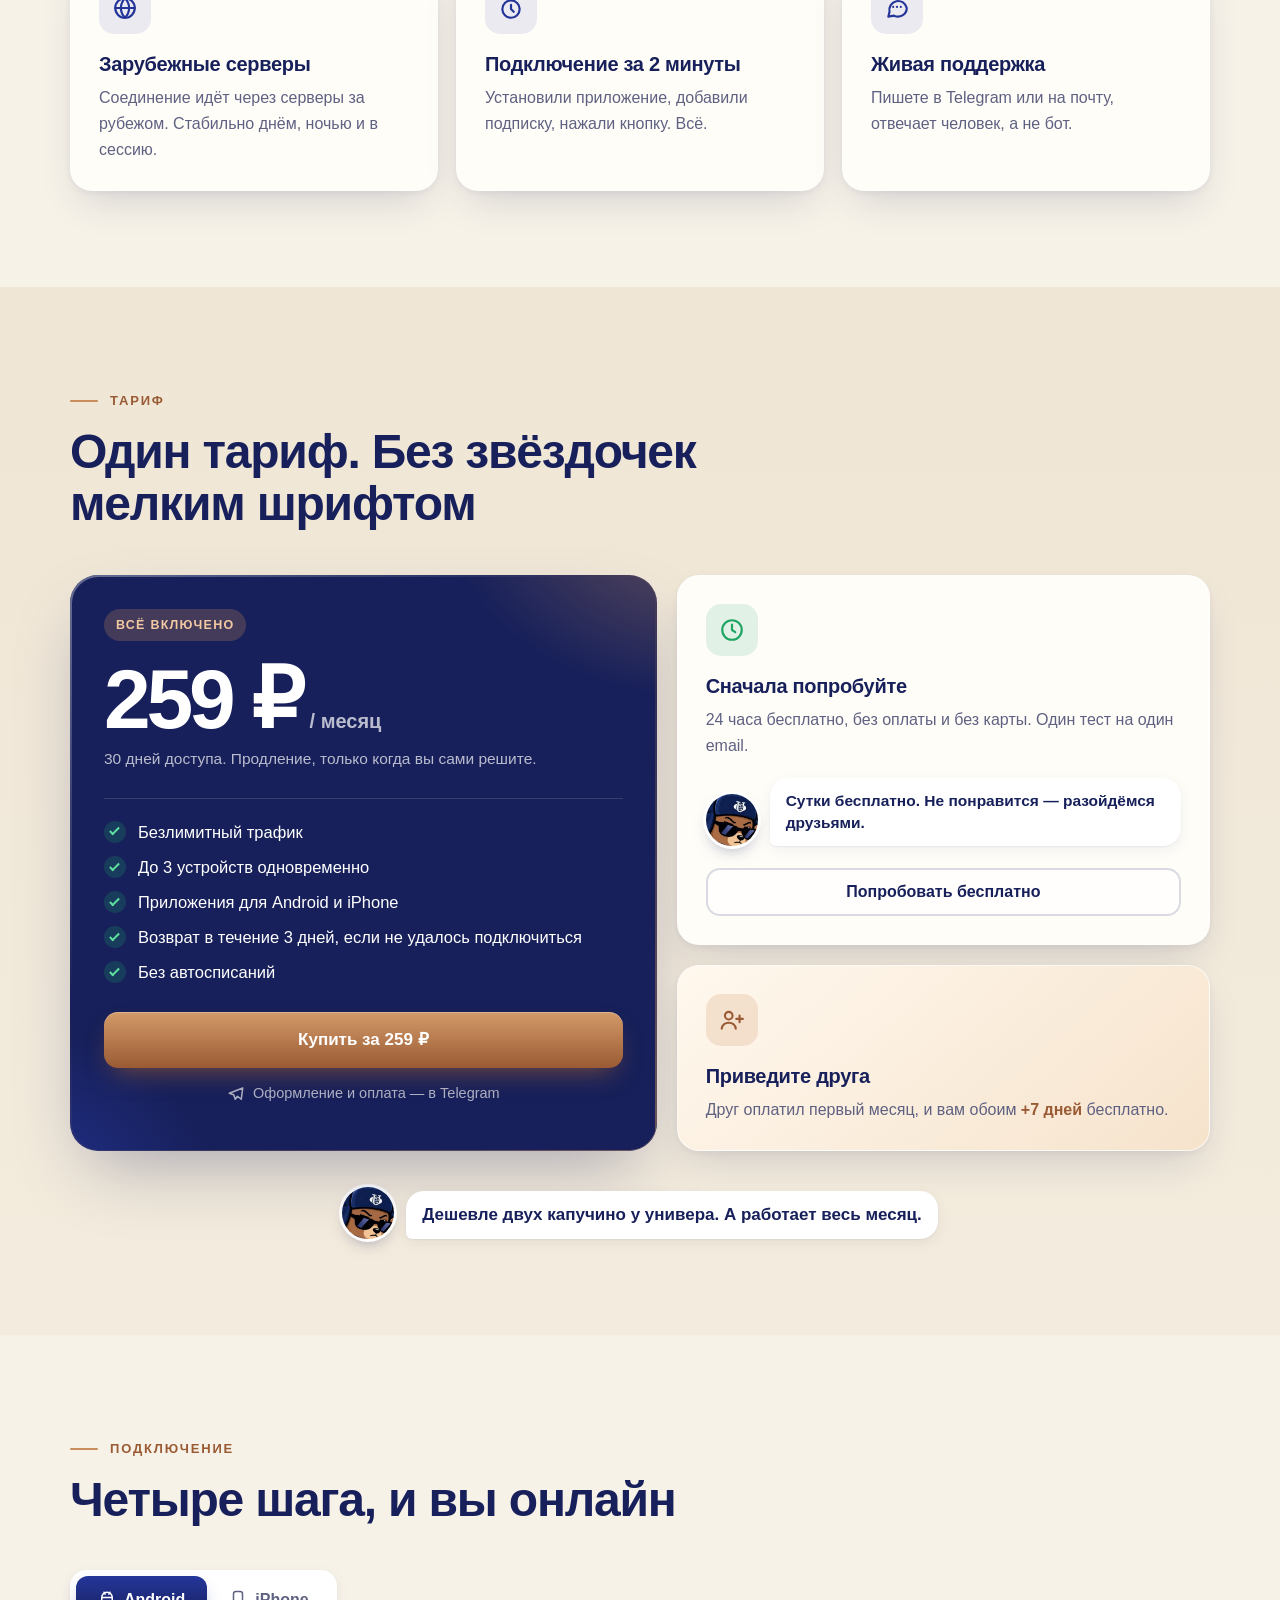
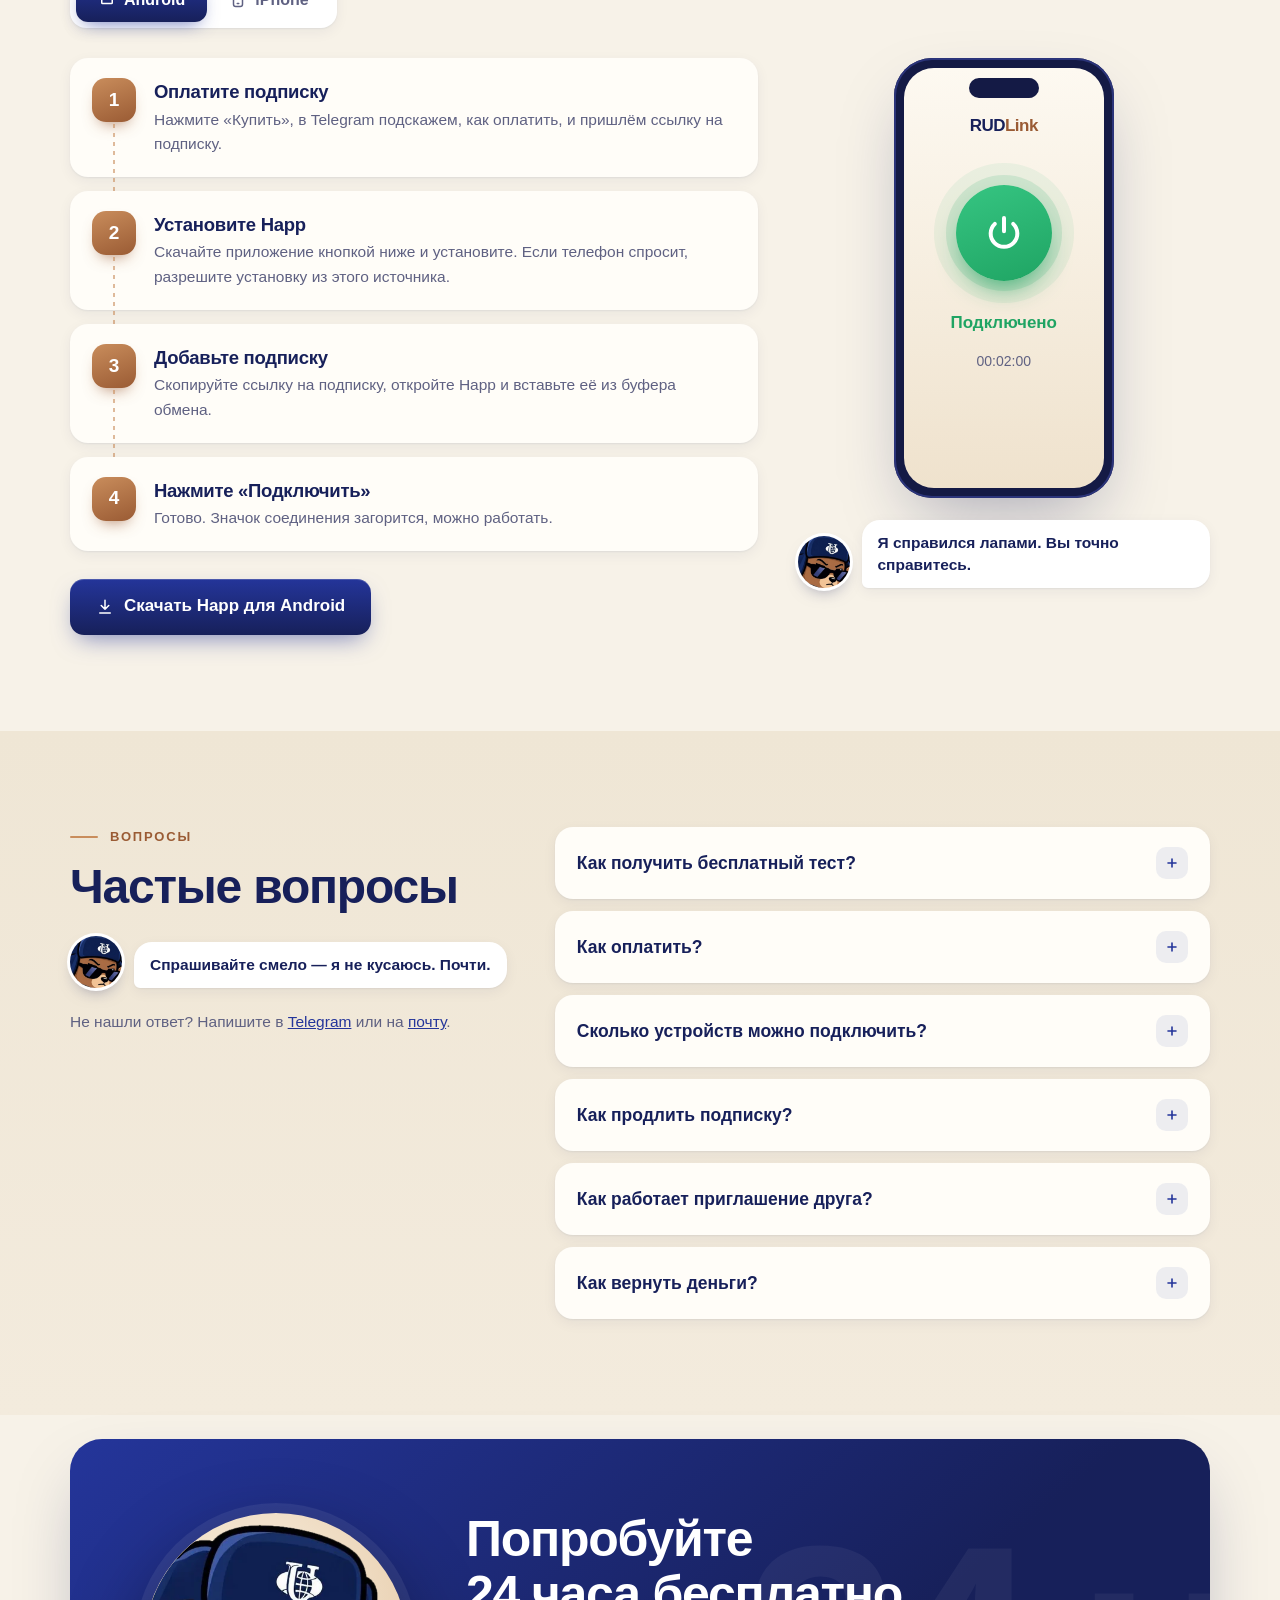
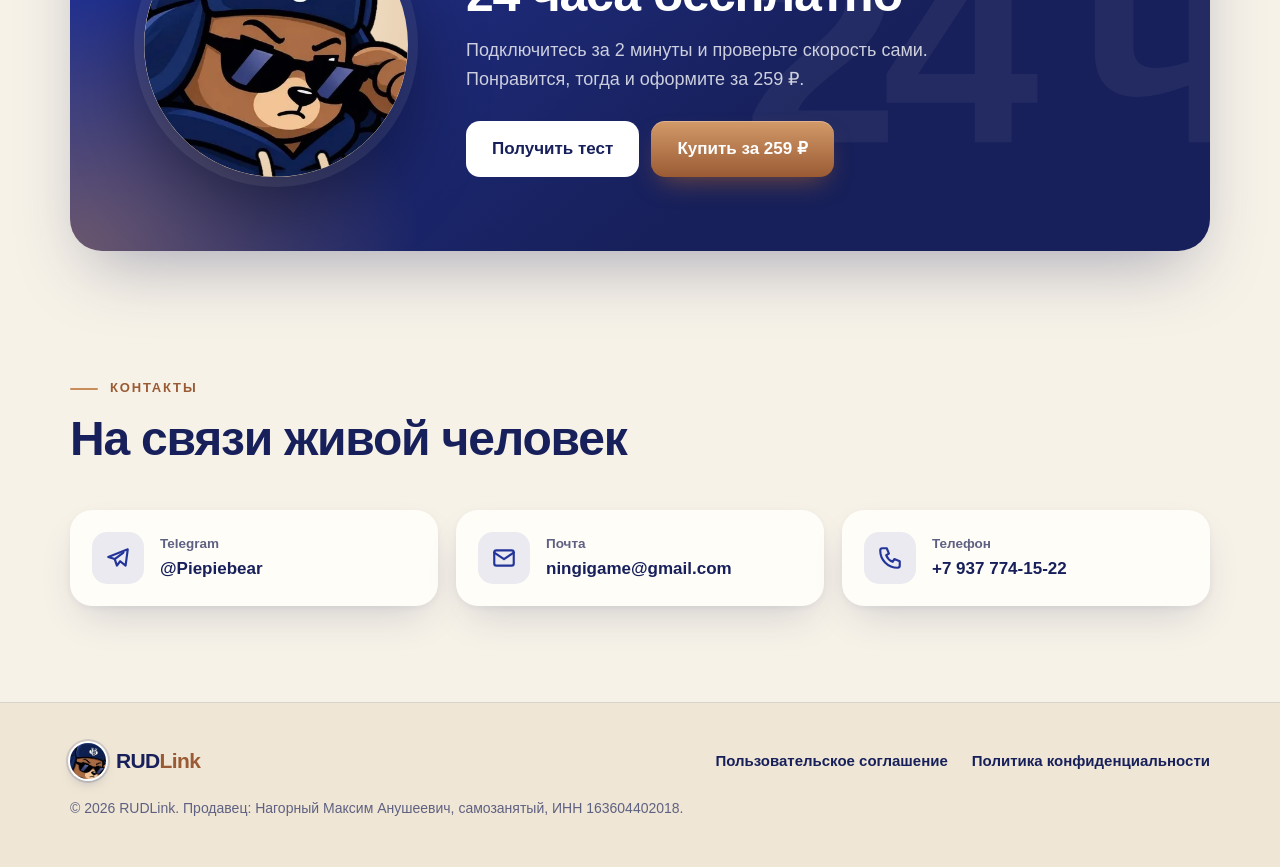
==== commit dadeb3de: "Add files via upload" ====
--- a/index.html
+++ b/index.html
@@ -2,297 +2,401 @@
 <html lang="ru">
 <head>
 <meta charset="utf-8">
-<meta name="viewport" content="width=device-width,initial-scale=1">
-<title>RUDLink — VPN-сервис за 259 ₽ в месяц</title>
-<meta name="description" content="RUDLink: быстрый VPN без ограничения трафика, до 3 устройств, подключение за пару минут. Бесплатный тест на 24 часа, 259 ₽ в месяц.">
+<meta name="viewport" content="width=device-width, initial-scale=1, viewport-fit=cover">
+<title>RUDLink: быстрый VPN для студентов за 259 ₽ в месяц</title>
+<meta name="description" content="RUDLink: безлимитный трафик, до 3 устройств и подключение за 2 минуты. Один тариф 259 ₽ за 30 дней, бесплатный тест на 24 часа, без автосписаний.">
 <meta name="theme-color" content="#f7f2e8">
-<meta name="cryptoproc-verify" content="cp_6a8f9d2c4e5b">
-<meta property="og:title" content="RUDLink — VPN-сервис за 259 ₽ в месяц">
-<meta property="og:description" content="Безлимитный трафик, до 3 устройств, бесплатный тест на 24 часа.">
-<link rel="icon" href="favicon.png" type="image/png">
+<meta property="og:title" content="RUDLink: VPN, который не тормозит даже перед дедлайном">
+<meta property="og:description" content="Безлимит, до 3 устройств, 259 ₽ за 30 дней. Бесплатный тест на 24 часа.">
+<meta property="og:image" content="bear.jpg">
+<meta property="og:type" content="website">
+<link rel="icon" type="image/png" href="favicon.png">
 <link rel="apple-touch-icon" href="apple-touch-icon.png">
-<meta property="og:image" content="https://rudlink.com/bear.jpg">
+<link rel="preload" as="image" href="bear-cut.webp" type="image/webp">
 <link rel="stylesheet" href="style.css">
 <script>document.documentElement.classList.add('js')</script>
+<script src="config.js"></script>
+<script src="app.js" defer></script>
 </head>
 <body>
 
-<header class="top">
-  <div class="w top-in">
-    <a class="logo" href="#" aria-label="RUDLink, на главную">
-      <img src="bear.jpg" alt="" width="34" height="34"><span>RUD<b>Link</b></span>
+<a class="skip" href="#main">Перейти к содержанию</a>
+
+<!-- ========== Шапка ========== -->
+<header class="header" id="top">
+  <div class="wrap header__in">
+    <a class="logo" href="#top" aria-label="RUDLink, на главную">
+      <span class="logo__bear" aria-hidden="true"></span>
+      <span class="logo__text">RUD<b>Link</b></span>
     </a>
-    <nav id="nav" class="nav">
+    <nav class="nav" id="nav" aria-label="Основное меню">
       <a href="#features">Возможности</a>
-      <a href="#price">Тариф</a>
-      <a href="#connect">Подключение</a>
+      <a href="#pricing">Тариф</a>
+      <a href="#setup">Подключение</a>
       <a href="#faq">Вопросы</a>
       <a href="#contacts">Контакты</a>
+      <a class="btn btn--primary nav__buy" data-buy href="https://t.me/Piepiebear" target="_blank" rel="noopener"><span>Купить за <span data-price>259</span>&nbsp;₽</span></a>
     </nav>
-    <a class="btn sm" data-pay href="https://coinso.io/w/1h1nqao5btxn?amount=259&amp;lang=ru">Купить</a>
-    <button class="burger" aria-label="Меню" aria-expanded="false" aria-controls="nav"><span></span><span></span></button>
+    <a class="btn btn--primary btn--sm header__buy" data-buy href="https://t.me/Piepiebear" target="_blank" rel="noopener">Купить</a>
+    <button class="burger" id="burger" aria-label="Открыть меню" aria-expanded="false" aria-controls="nav"><span></span><span></span><span></span></button>
   </div>
 </header>
 
-<main>
-
-<!-- Главный экран -->
+<main id="main">
+
+<!-- ========== Первый экран ========== -->
 <section class="hero">
-  <div class="w hero-in">
-    <div class="hero-text">
-      <span class="pill"><i></i>Бесплатный тест на 24 часа</span>
-      <h1>VPN, который не тормозит <span class="grad">даже перед дедлайном</span></h1>
-      <p class="lead">Безлимитный трафик, до 3 устройств и подключение за 2 минуты — быстрее, чем найти зарядку в общаге. Один тариф, без скрытых платежей.</p>
-      <div class="cta">
-        <a class="btn" data-pay href="https://coinso.io/w/1h1nqao5btxn?amount=259&amp;lang=ru">Купить за 259 ₽</a>
-        <a class="btn ghost" data-trial href="mailto:ningigame@gmail.com">Попробовать бесплатно</a>
-      </div>
-      <ul class="trust">
-        <li>До 3 устройств</li>
-        <li>Без автосписаний</li>
-        <li>Возврат 3 дня</li>
+  <div class="wrap hero__in">
+    <div class="hero__text">
+      <button class="pill" type="button" data-trial>
+        <span class="pill__dot"></span> Бесплатный тест на 24 часа
+        <svg class="i" viewBox="0 0 24 24" aria-hidden="true"><path d="M9 6l6 6-6 6"/></svg>
+      </button>
+      <h1 class="hero__title">VPN, который <span class="u">не&nbsp;тормозит</span> даже перед дедлайном</h1>
+      <p class="hero__sub">Безлимитный трафик, до 3&nbsp;устройств и подключение за 2&nbsp;минуты — быстрее, чем найти зарядку в общаге. Один тариф, без скрытых платежей.</p>
+      <div class="hero__cta">
+        <a class="btn btn--primary btn--lg" data-buy href="https://t.me/Piepiebear" target="_blank" rel="noopener"><span>Купить за <span data-price>259</span>&nbsp;₽</span></a>
+        <button class="btn btn--ghost btn--lg" type="button" data-trial>Попробовать бесплатно</button>
+      </div>
+      <ul class="checks">
+        <li><span class="tick"></span>До 3 устройств</li>
+        <li><span class="tick"></span>Без автосписаний</li>
+        <li><span class="tick"></span>Возврат 3 дня</li>
       </ul>
     </div>
 
-    <div class="mascot">
-      <img src="bear.jpg" alt="Маскот RUDLink — медведь в ушанке и очках" width="640" height="640">
-      <div class="chip c1" aria-hidden="true"><span class="on"></span><span>Подключено<small>за 2 минуты</small></span></div>
-      <div class="chip c2" aria-hidden="true"><span>♾ Безлимит<small>гигабайты не считаем</small></span></div>
-      <div class="chip c3" aria-hidden="true"><span>259 ₽ / месяц<small>до 3 устройств</small></span></div>
-    </div>
-  </div>
-</section>
-
-<!-- Возможности -->
-<section id="features">
-  <div class="w">
+    <div class="hero__art" aria-hidden="true">
+      <div class="blob"></div>
+      <div class="ring"></div>
+      <span class="spark spark--1"></span>
+      <span class="spark spark--2"></span>
+      <span class="spark spark--3"></span>
+      <div class="hero__mask"><img class="hero__bear" src="bear-cut.webp" width="560" height="452" alt="" fetchpriority="high"></div>
+
+      <div class="float float--a">
+        <span class="switch"><span></span></span>
+        <span><b>Подключено</b><small>за 2 минуты</small></span>
+      </div>
+      <div class="float float--b">
+        <span class="float__ico">∞</span>
+        <span><b>Безлимит</b><small>трафик не считаем</small></span>
+      </div>
+      <div class="float float--c">
+        <b class="float__price"><span data-price>259</span> ₽</b><small>/ месяц</small>
+      </div>
+    </div>
+  </div>
+</section>
+
+<!-- Бегущая строка -->
+<div class="ticker-wrap" aria-hidden="true"><div class="ticker">
+  <div class="ticker__track">
+    <span>Безлимитный трафик</span><span>До 3 устройств</span><span>Подключение за 2 минуты</span><span>Без автосписаний</span><span>Тест 24 часа</span><span>Возврат 3 дня</span><span>Живая поддержка</span>
+    <span>Безлимитный трафик</span><span>До 3 устройств</span><span>Подключение за 2 минуты</span><span>Без автосписаний</span><span>Тест 24 часа</span><span>Возврат 3 дня</span><span>Живая поддержка</span>
+  </div>
+</div></div>
+
+<!-- ========== Возможности ========== -->
+<section class="section" id="features">
+  <div class="wrap">
     <div class="head reveal">
-      <span class="kicker">Возможности</span>
-      <h2>Сервис, который просто работает</h2>
-      <p class="sub">Без счётчика трафика, сложных настроек и мелкого шрифта.</p>
-      <div class="say"><img src="bear.jpg" alt="" width="52" height="52"><p>Гигабайты не считаю. Я медведь, а не бухгалтер.</p></div>
-    </div>
+      <p class="label">Возможности</p>
+      <h2>Всё, что нужно для учёбы, и ничего лишнего</h2>
+    </div>
+
     <div class="bento">
-      <article class="card big reveal">
-        <div class="ic"><svg viewBox="0 0 24 24"><path d="M13 2 4 14h7l-1 8 9-12h-7z"/></svg></div>
-        <h3>Без ограничения трафика</h3>
-        <p>Смотрите видео в высоком качестве, играйте и работайте сколько угодно. Гигабайты никто не считает.</p>
-        <div class="meter" aria-hidden="true"><span></span></div>
-      </article>
+      <article class="card card--hero reveal">
+        <div class="card--hero__text">
+          <span class="ico ico--light ico--inf">∞</span>
+          <h3>Без ограничения трафика</h3>
+          <p>Лекции в записи, созвоны с группой, тяжёлые архивы с материалами. Гигабайты не считаем, лимитов нет весь месяц.</p>
+        </div>
+        <div class="meter" aria-hidden="true">
+          <div class="meter__row"><span>Использовано</span><b>сколько угодно</b></div>
+          <div class="meter__bar"><i></i></div>
+          <div class="meter__row"><span>Осталось</span><b class="inf">∞</b></div>
+        </div>
+        <div class="say say--dark">
+          <span class="say__ava"></span>
+          <p>Гигабайты не считаю. Я медведь, а не бухгалтер.</p>
+        </div>
+      </article>
+
       <article class="card reveal">
-        <div class="ic"><svg viewBox="0 0 24 24"><rect x="3" y="5" width="13" height="10" rx="2"/><path d="M1 19h17"/><rect x="18" y="9" width="5" height="10" rx="1.5"/></svg></div>
+        <span class="ico"><svg viewBox="0 0 24 24"><rect x="2" y="4" width="13" height="10" rx="1.5"/><path d="M5 18h7"/><rect x="16" y="8" width="6" height="12" rx="1.5"/></svg></span>
         <h3>До 3 устройств</h3>
-        <p>Телефон, ноутбук и планшет одновременно, по одной подписке.</p>
-      </article>
+        <p>Телефон, ноутбук и планшет на одной подписке.</p>
+      </article>
+
       <article class="card reveal">
-        <div class="ic"><svg viewBox="0 0 24 24"><path d="M12 3 5 6v6c0 5 3 8 7 9 4-1 7-4 7-9V6z"/></svg></div>
+        <span class="ico"><svg viewBox="0 0 24 24"><path d="M12 3l8 3v6c0 4.5-3.4 8.2-8 9-4.6-.8-8-4.5-8-9V6l8-3z"/><path d="M9 12l2 2 4-4"/></svg></span>
         <h3>Не храним историю</h3>
-        <p>Мы не ведём журнал сайтов, которые вы открываете.</p>
-      </article>
+        <p>Не ведём журнал посещённых сайтов и не смотрим, что вы открываете.</p>
+      </article>
+
       <article class="card reveal">
-        <div class="ic"><svg viewBox="0 0 24 24"><circle cx="12" cy="12" r="9"/><path d="M3 12h18M12 3c3 3 3 15 0 18M12 3c-3 3-3 15 0 18"/></svg></div>
+        <span class="ico"><svg viewBox="0 0 24 24"><circle cx="12" cy="12" r="9"/><path d="M3 12h18M12 3c2.5 2.6 3.8 5.6 3.8 9s-1.3 6.4-3.8 9c-2.5-2.6-3.8-5.6-3.8-9S9.5 5.6 12 3z"/></svg></span>
         <h3>Зарубежные серверы</h3>
-        <p>Защищённое соединение через серверы за пределами России.</p>
-      </article>
+        <p>Соединение идёт через серверы за рубежом. Стабильно днём, ночью и в сессию.</p>
+      </article>
+
       <article class="card reveal">
-        <div class="ic"><svg viewBox="0 0 24 24"><circle cx="12" cy="12" r="9"/><path d="M12 7v5l3 2"/></svg></div>
+        <span class="ico"><svg viewBox="0 0 24 24"><circle cx="12" cy="13" r="8"/><path d="M12 9v4l2.5 2.5M9 2h6"/></svg></span>
         <h3>Подключение за 2 минуты</h3>
-        <p>Установили приложение, добавили ссылку, нажали одну кнопку.</p>
-      </article>
+        <p>Установили приложение, добавили подписку, нажали кнопку. Всё.</p>
+      </article>
+
       <article class="card reveal">
-        <div class="ic"><svg viewBox="0 0 24 24"><path d="M21 12a8 8 0 0 1-11.6 7.1L4 20l1-4.6A8 8 0 1 1 21 12z"/></svg></div>
+        <span class="ico"><svg viewBox="0 0 24 24"><path d="M21 12a8 8 0 0 1-11.8 7L4 20l1.1-4.6A8 8 0 1 1 21 12z"/><path d="M8.5 11h.01M12 11h.01M15.5 11h.01"/></svg></span>
         <h3>Живая поддержка</h3>
-        <p>Отвечает человек, а не бот. Поможем настроить, если что-то не получается.</p>
-      </article>
-    </div>
-  </div>
-</section>
-
-<!-- Тариф -->
-<section id="price">
-  <div class="w">
+        <p>Пишете в Telegram или на почту, отвечает человек, а не бот.</p>
+      </article>
+    </div>
+  </div>
+</section>
+
+<!-- ========== Тариф ========== -->
+<section class="section section--alt" id="pricing">
+  <div class="wrap">
     <div class="head reveal">
-      <span class="kicker">Тариф</span>
-      <h2>Один понятный тариф</h2>
-      <p class="sub">Цена окончательная. Продление — только когда вы сами решите, автосписаний нет.</p>
-      <div class="say"><img src="bear.jpg" alt="" width="52" height="52"><p>Дешевле двух капучино у универа. А работает весь месяц.</p></div>
-    </div>
-    <div class="price-grid">
-      <div class="price reveal">
-        <div class="price-in">
-          <div class="price-top"><span class="tag">Всё включено</span><span class="per">30 дней</span></div>
-          <div class="n">259 ₽ <small>/ месяц</small></div>
-          <ul class="checks">
-            <li>Безлимитный трафик</li>
-            <li>До 3 устройств одновременно</li>
-            <li>Приложения для Android и iPhone</li>
-            <li>Возврат в течение 3 дней, если не удалось подключиться</li>
-          </ul>
-          <a class="btn wide" data-pay href="https://coinso.io/w/1h1nqao5btxn?amount=259&amp;lang=ru">Купить</a>
-          <p class="fine">Оформление и оплата — в Telegram @Piepiebear.</p>
-        </div>
-      </div>
-      <div class="side">
-        <div class="card perk reveal">
-          <div class="ic"><svg viewBox="0 0 24 24"><path d="M12 2v4M12 18v4M4.9 4.9l2.8 2.8M16.3 16.3l2.8 2.8M2 12h4M18 12h4M4.9 19.1l2.8-2.8M16.3 7.7l2.8-2.8"/></svg></div>
-          <div>
-            <h3>Сначала попробуйте</h3>
-            <p>Дадим доступ на 24 часа бесплатно. Напишите нам — один тест на один адрес почты.</p>
-            <a class="link" data-trial href="mailto:ningigame@gmail.com">Получить тест →</a>
+      <p class="label">Тариф</p>
+      <h2>Один тариф. Без звёздочек мелким шрифтом</h2>
+    </div>
+
+    <div class="pricing">
+      <article class="price reveal">
+        <div class="price__top">
+          <span class="price__tag">Всё включено</span>
+          <div class="price__sum"><b><span data-price>259</span>&nbsp;₽</b><span>/ месяц</span></div>
+          <p class="price__note">30 дней доступа. Продление, только когда вы сами решите.</p>
+        </div>
+        <ul class="price__list">
+          <li><span class="tick tick--light"></span>Безлимитный трафик</li>
+          <li><span class="tick tick--light"></span>До 3 устройств одновременно</li>
+          <li><span class="tick tick--light"></span>Приложения для Android и iPhone</li>
+          <li><span class="tick tick--light"></span>Возврат в течение 3 дней, если не удалось подключиться</li>
+          <li><span class="tick tick--light"></span>Без автосписаний</li>
+        </ul>
+        <a class="btn btn--brown btn--lg btn--block" data-buy href="https://t.me/Piepiebear" target="_blank" rel="noopener"><span>Купить за <span data-price>259</span>&nbsp;₽</span></a>
+        <p class="price__foot"><svg class="i" viewBox="0 0 24 24" aria-hidden="true"><path d="M21 4L3 11l6 2 2 6 3-4 5 4 2-15z"/></svg> Оформление и оплата — в Telegram</p>
+      </article>
+
+      <div class="pricing__side">
+        <article class="card card--trial reveal">
+          <span class="ico ico--green"><svg viewBox="0 0 24 24"><circle cx="12" cy="12" r="9"/><path d="M12 7v5l3 2"/></svg></span>
+          <h3>Сначала попробуйте</h3>
+          <p>24 часа бесплатно, без оплаты и без карты. Один тест на один email.</p>
+          <div class="say">
+            <span class="say__ava"></span>
+            <p>Сутки бесплатно. Не понравится — разойдёмся друзьями.</p>
           </div>
-        </div>
-        <div class="card perk reveal">
-          <div class="ic"><svg viewBox="0 0 24 24"><circle cx="9" cy="8" r="3.5"/><path d="M2.5 20c.8-3.6 3.4-5.5 6.5-5.5s5.7 1.9 6.5 5.5"/><path d="M18 8v6M15 11h6"/></svg></div>
-          <div>
-            <h3>Приведите друга</h3>
-            <p>Когда друг оплатит первый месяц, вам обоим добавим по 7 дней.</p>
+          <button class="btn btn--ghost btn--block" type="button" data-trial>Попробовать бесплатно</button>
+        </article>
+
+        <article class="card card--friend reveal">
+          <span class="ico ico--brown"><svg viewBox="0 0 24 24"><circle cx="9" cy="8" r="3.5"/><path d="M2.5 20c.6-3.6 3.2-5.5 6.5-5.5s5.9 1.9 6.5 5.5"/><path d="M19 8v6M16 11h6"/></svg></span>
+          <h3>Приведите друга</h3>
+          <p>Друг оплатил первый месяц, и вам обоим <b>+7 дней</b> бесплатно.</p>
+        </article>
+      </div>
+    </div>
+
+    <div class="say say--wide reveal">
+      <span class="say__ava"></span>
+      <p>Дешевле двух капучино у универа. А работает весь месяц.</p>
+    </div>
+  </div>
+</section>
+
+<!-- ========== Подключение ========== -->
+<section class="section" id="setup">
+  <div class="wrap">
+    <div class="head reveal">
+      <p class="label">Подключение</p>
+      <h2>Четыре шага, и вы онлайн</h2>
+    </div>
+
+    <div class="tabs reveal" role="tablist" aria-label="Выберите устройство">
+      <button class="tab is-active" role="tab" id="tab-android" aria-selected="true" aria-controls="panel-android" data-tab="android">
+        <svg class="i" viewBox="0 0 24 24" aria-hidden="true"><path d="M5 10v7a1 1 0 0 0 1 1h12a1 1 0 0 0 1-1v-7z"/><path d="M5 10a7 7 0 0 1 14 0M8 3l1.5 2.5M16 3l-1.5 2.5"/></svg> Android
+      </button>
+      <button class="tab" role="tab" id="tab-ios" aria-selected="false" aria-controls="panel-ios" data-tab="ios" tabindex="-1">
+        <svg class="i" viewBox="0 0 24 24" aria-hidden="true"><rect x="6" y="2" width="12" height="20" rx="3"/><path d="M11 18h2"/></svg> iPhone
+      </button>
+      <span class="tabs__glider" aria-hidden="true"></span>
+    </div>
+
+    <div class="setup">
+      <div class="panel is-active" role="tabpanel" id="panel-android" aria-labelledby="tab-android">
+        <ol class="steps">
+          <li class="step reveal"><span class="step__n">1</span><div><h3>Оплатите подписку</h3><p>Нажмите «Купить», в Telegram подскажем, как оплатить, и пришлём ссылку на подписку.</p></div></li>
+          <li class="step reveal"><span class="step__n">2</span><div><h3>Установите Happ</h3><p>Скачайте приложение кнопкой ниже и установите. Если телефон спросит, разрешите установку из этого источника.</p></div></li>
+          <li class="step reveal"><span class="step__n">3</span><div><h3>Добавьте подписку</h3><p>Скопируйте ссылку на подписку, откройте Happ и вставьте её из буфера обмена.</p></div></li>
+          <li class="step reveal"><span class="step__n">4</span><div><h3>Нажмите «Подключить»</h3><p>Готово. Значок соединения загорится, можно работать.</p></div></li>
+        </ol>
+        <a class="btn btn--primary btn--lg" data-app="android" href="https://github.com/Happ-proxy/happ-android/releases/latest/download/Happ.apk" rel="noopener">
+          <svg class="i" viewBox="0 0 24 24" aria-hidden="true"><path d="M12 3v12M7 10l5 5 5-5M5 20h14"/></svg> Скачать Happ для Android
+        </a>
+      </div>
+
+      <div class="panel" role="tabpanel" id="panel-ios" aria-labelledby="tab-ios" hidden>
+        <ol class="steps">
+          <li class="step"><span class="step__n">1</span><div><h3>Оплатите подписку</h3><p>Нажмите «Купить», в Telegram подскажем, как оплатить, и пришлём ссылку на подписку.</p></div></li>
+          <li class="step"><span class="step__n">2</span><div><h3>Установите Duck Connect</h3><p>Скачайте приложение из App Store кнопкой ниже.</p></div></li>
+          <li class="step"><span class="step__n">3</span><div><h3>Добавьте подписку</h3><p>Скопируйте ссылку на подписку, откройте Duck Connect и вставьте её из буфера обмена.</p></div></li>
+          <li class="step"><span class="step__n">4</span><div><h3>Нажмите «Подключить»</h3><p>iPhone попросит разрешить добавить конфигурацию VPN. Разрешите, и готово.</p></div></li>
+        </ol>
+        <a class="btn btn--primary btn--lg" data-app="ios" href="https://apps.apple.com/ru/app/duck-connect/id6790362049" target="_blank" rel="noopener">
+          <svg class="i" viewBox="0 0 24 24" aria-hidden="true"><path d="M12 3v12M7 10l5 5 5-5M5 20h14"/></svg> Скачать Duck Connect в App Store
+        </a>
+      </div>
+
+      <aside class="setup__bear reveal" aria-hidden="true">
+        <div class="phone">
+          <div class="phone__screen">
+            <span class="phone__brand">RUD<b>Link</b></span>
+            <span class="phone__btn"><svg viewBox="0 0 24 24"><path d="M12 3v8M6.5 6.5a8 8 0 1 0 11 0"/></svg></span>
+            <span class="phone__state">Подключено</span>
+            <span class="phone__time">00:02:00</span>
           </div>
         </div>
-      </div>
-    </div>
-  </div>
-</section>
-
-<!-- Подключение -->
-<section id="connect">
-  <div class="w">
+        <div class="say">
+          <span class="say__ava"></span>
+          <p>Я справился лапами. Вы точно справитесь.</p>
+        </div>
+      </aside>
+    </div>
+  </div>
+</section>
+
+<!-- ========== Вопросы ========== -->
+<section class="section section--alt" id="faq">
+  <div class="wrap faq">
+    <div class="faq__aside reveal">
+      <p class="label">Вопросы</p>
+      <h2>Частые вопросы</h2>
+      <div class="say">
+        <span class="say__ava"></span>
+        <p>Спрашивайте смело — я не кусаюсь. Почти.</p>
+      </div>
+      <p class="faq__more">Не нашли ответ? Напишите в <a data-tg href="https://t.me/Piepiebear" target="_blank" rel="noopener">Telegram</a> или на <a data-mail href="mailto:ningigame@gmail.com">почту</a>.</p>
+    </div>
+
+    <div class="faq__list">
+      <details class="qa reveal">
+        <summary>Как получить бесплатный тест?</summary>
+        <div class="qa__a"><p>Нажмите «Попробовать бесплатно» и заполните короткую форму прямо на этом сайте. Мы пришлём доступ на 24 часа. Один тест на один email. Если форма не открывается, напишите на <a data-mail href="mailto:ningigame@gmail.com">ningigame@gmail.com</a>.</p></div>
+      </details>
+      <details class="qa reveal">
+        <summary>Как оплатить?</summary>
+        <div class="qa__a"><p>Кнопка «Купить» открывает наш Telegram: там подскажем и пришлём ссылку на оплату картой. Оплата проходит на стороне платёжного сервиса, данные карты к нам не попадают.</p></div>
+      </details>
+      <details class="qa reveal">
+        <summary>Сколько устройств можно подключить?</summary>
+        <div class="qa__a"><p>До 3 устройств на одной подписке. Например, телефон, ноутбук и планшет.</p></div>
+      </details>
+      <details class="qa reveal">
+        <summary>Как продлить подписку?</summary>
+        <div class="qa__a"><p>Сами мы ничего не списываем. Когда 30 дней подходят к концу, нажмите «Купить» и оплатите следующий месяц. Не продлите, и доступ просто закончится, без долгов и сюрпризов.</p></div>
+      </details>
+      <details class="qa reveal">
+        <summary>Как работает приглашение друга?</summary>
+        <div class="qa__a"><p>Расскажите другу о RUDLink, и пусть при покупке назовёт ваш Telegram или email. Когда друг оплатит первый месяц, мы добавим по 7 дней и вам, и ему.</p></div>
+      </details>
+      <details class="qa reveal">
+        <summary>Как вернуть деньги?</summary>
+        <div class="qa__a"><p>Если не смогли подключиться и не использовали заметный трафик, напишите нам в течение 3 дней после оплаты, и мы вернём всю сумму.</p></div>
+      </details>
+    </div>
+  </div>
+</section>
+
+<!-- ========== Финальный призыв ========== -->
+<section class="final">
+  <div class="wrap">
+    <div class="final__card reveal">
+      <div class="final__ghost" aria-hidden="true">24 ч</div>
+      <div class="final__art" aria-hidden="true"><div class="final__mask"><img class="final__bear" src="bear-cut.webp" width="560" height="452" alt="" loading="lazy"></div></div>
+      <div class="final__text">
+        <h2>Попробуйте 24&nbsp;часа бесплатно</h2>
+        <p>Подключитесь за 2 минуты и проверьте скорость сами. Понравится, тогда и оформите за <span data-price>259</span> ₽.</p>
+        <div class="final__cta">
+          <button class="btn btn--light btn--lg" type="button" data-trial>Получить тест</button>
+          <a class="btn btn--brown btn--lg" data-buy href="https://t.me/Piepiebear" target="_blank" rel="noopener"><span>Купить за <span data-price>259</span>&nbsp;₽</span></a>
+        </div>
+      </div>
+    </div>
+  </div>
+</section>
+
+<!-- ========== Контакты ========== -->
+<section class="section" id="contacts">
+  <div class="wrap">
     <div class="head reveal">
-      <span class="kicker">Подключение</span>
-      <h2>Четыре шага&nbsp;— и вы онлайн</h2>
-      <p class="sub">Выберите своё устройство.</p>
-      <div class="say"><img src="bear.jpg" alt="" width="52" height="52"><p>Я справился лапами. Вы точно справитесь.</p></div>
-    </div>
-
-    <div class="tabs reveal" role="tablist">
-      <button role="tab" aria-selected="true" data-tab="android">Android</button>
-      <button role="tab" aria-selected="false" data-tab="ios">iPhone</button>
-    </div>
-
-    <ol class="steps reveal">
-      <li><h3>Оплатите тариф</h3><p>После оплаты напишите нам — пришлём ссылку-подписку в Telegram или на почту.</p></li>
-      <li><h3>Установите приложение</h3><p data-for="android">Happ для Android — по кнопке ниже.</p><p data-for="ios" hidden>Duck Connect из App Store — по кнопке ниже.</p></li>
-      <li><h3>Добавьте подписку</h3><p>Откройте ссылку в приложении или вставьте её вручную.</p></li>
-      <li><h3>Нажмите «Подключить»</h3><p>Готово: соединение защищено.</p></li>
-    </ol>
-
-    <div class="app reveal">
-      <div data-for="android">
-        <div><h3>Happ для Android</h3><p>Установочный файл APK с официальной страницы приложения.</p></div>
-        <a class="btn" href="https://github.com/Happ-proxy/happ-android/releases/latest/download/Happ.apk">Скачать Happ</a>
-      </div>
-      <div data-for="ios" hidden>
-        <div><h3>Duck Connect для iPhone</h3><p>Бесплатное приложение в App Store.</p></div>
-        <a class="btn" href="https://apps.apple.com/ru/app/duck-connect/id6790362049">Открыть App Store</a>
-      </div>
-    </div>
-  </div>
-</section>
-
-<!-- Вопросы -->
-<section id="faq">
-  <div class="w faq-in">
-    <div class="head reveal">
-      <span class="kicker">Вопросы</span>
-      <h2>Коротко о главном</h2>
-      <p class="sub">Не нашли ответ? <a href="https://t.me/Piepiebear">Напишите нам</a>.</p>
-      <div class="say"><img src="bear.jpg" alt="" width="52" height="52"><p>Спрашивайте смело — я не кусаюсь. Почти.</p></div>
-    </div>
-    <div class="qa reveal">
-      <details><summary>Как получить бесплатный тест?</summary><p>Нажмите «Попробовать бесплатно» или напишите нам на почту ningigame@gmail.com, и мы выдадим доступ на 24 часа. Один тест на один адрес почты.</p></details>
-      <details><summary>Как оплатить?</summary><p>Нажмите «Купить» — откроется Telegram, там оформление и оплата картой. Данные вашей карты к нам не попадают.</p></details>
-      <details><summary>Сколько устройств можно подключить?</summary><p>До трёх одновременно: например, телефон, ноутбук и планшет.</p></details>
-      <details><summary>Как продлить подписку?</summary><p>Просто оплатите следующий месяц, когда захотите. Сами мы ничего не списываем.</p></details>
-      <details><summary>Как работает приглашение друга?</summary><p>Когда приглашённый друг оплатит первый месяц, вам обоим добавится по 7 дней.</p></details>
-      <details><summary>Как вернуть деньги?</summary><p>Если вы не смогли подключиться и не использовали заметный объём трафика, напишите нам в течение 3 дней после оплаты, и мы вернём полную сумму.</p></details>
-    </div>
-  </div>
-</section>
-
-<!-- Финальный призыв -->
-<section class="final">
-  <div class="w">
-    <div class="final-in reveal">
-      <h2>Попробуйте 24 часа бесплатно</h2>
-      <p>Убедитесь, что всё работает, — и только потом платите.</p>
-      <div class="cta center">
-        <a class="btn" data-trial href="mailto:ningigame@gmail.com">Получить тест</a>
-        <a class="btn ghost" data-pay href="https://coinso.io/w/1h1nqao5btxn?amount=259&amp;lang=ru">Купить за 259 ₽</a>
-      </div>
-      <div class="say center-say"><img src="bear.jpg" alt="" width="52" height="52"><p>Сутки бесплатно. Не понравится — разойдёмся друзьями.</p></div>
-    </div>
-  </div>
-</section>
-
-<!-- Контакты -->
-<section id="contacts">
-  <div class="w">
-    <div class="head reveal">
-      <span class="kicker">Поддержка</span>
-      <h2>Мы на связи</h2>
-      <p class="sub">Отвечаем на почту, в Telegram и по телефону. Отвечает человек, а не бот.</p>
+      <p class="label">Контакты</p>
+      <h2>На связи живой человек</h2>
     </div>
     <div class="contacts">
-      <a class="card ct reveal" href="https://t.me/Piepiebear"><small>Telegram</small><span>@Piepiebear</span></a>
-      <a class="card ct reveal" href="mailto:ningigame@gmail.com"><small>Email</small><span>ningigame@gmail.com</span></a>
-      <a class="card ct reveal" href="tel:+79377741522"><small>Телефон</small><span>+7 937 774-15-22</span></a>
+      <a class="contact reveal" data-tg href="https://t.me/Piepiebear" target="_blank" rel="noopener">
+        <span class="ico"><svg viewBox="0 0 24 24"><path d="M21 4L3 11l6 2 2 6 3-4 5 4 2-15z"/><path d="M9 13l8-6"/></svg></span>
+        <span><small>Telegram</small><b data-tg-text>@Piepiebear</b></span>
+      </a>
+      <a class="contact reveal" data-mail href="mailto:ningigame@gmail.com">
+        <span class="ico"><svg viewBox="0 0 24 24"><rect x="3" y="5" width="18" height="14" rx="2"/><path d="M3 7l9 6 9-6"/></svg></span>
+        <span><small>Почта</small><b data-mail-text>ningigame@gmail.com</b></span>
+      </a>
+      <a class="contact reveal" data-phone href="tel:+79377741522">
+        <span class="ico"><svg viewBox="0 0 24 24"><path d="M5 3h4l2 5-2.5 1.5a11 11 0 0 0 6 6L16 13l5 2v4a2 2 0 0 1-2 2A16 16 0 0 1 3 5a2 2 0 0 1 2-2z"/></svg></span>
+        <span><small>Телефон</small><b data-phone-text>+7 937 774-15-22</b></span>
+      </a>
     </div>
   </div>
 </section>
 
 </main>
 
-<footer>
-  <div class="w foot">
-    <a class="logo" href="#"><img src="bear.jpg" alt="" width="28" height="28"><span>RUD<b>Link</b></span></a>
-    <nav><a href="legal.html#terms">Пользовательское соглашение</a><a href="legal.html#privacy">Политика конфиденциальности</a></nav>
-    <p>© <span id="y">2026</span> RUDLink. Продавец: Нагорный Максим Анушеевич, самозанятый, ИНН 163604402018.</p>
+<!-- ========== Подвал ========== -->
+<footer class="footer">
+  <div class="wrap footer__in">
+    <a class="logo logo--footer" href="#top" aria-label="RUDLink, наверх">
+      <span class="logo__bear" aria-hidden="true"></span>
+      <span class="logo__text">RUD<b>Link</b></span>
+    </a>
+    <nav class="footer__links" aria-label="Документы">
+      <a href="legal.html#terms">Пользовательское соглашение</a>
+      <a href="legal.html#privacy">Политика конфиденциальности</a>
+    </nav>
+    <p class="footer__copy">© 2026 RUDLink. Продавец: Нагорный Максим Анушеевич, самозанятый, ИНН 163604402018.</p>
   </div>
 </footer>
 
-<dialog id="trial" class="modal" aria-labelledby="trial-title">
-  <form method="dialog" class="modal-in">
-    <button class="x" value="close" aria-label="Закрыть">×</button>
-    <img class="modal-bear" src="bear.jpg" alt="" width="72" height="72">
-    <span class="pill"><i></i>24 часа бесплатно</span>
-    <h2 id="trial-title">Бесплатный тест</h2>
-    <p class="sub">Оставьте почту и выберите устройство — пришлём ссылку-подписку на 24 часа на почту, обычно в течение часа. Один тест на один адрес.</p>
-
-    <div class="yform"><iframe id="trial-form" title="Заявка на бесплатный тест" data-src="" loading="lazy"></iframe></div>
-
-    <p class="fine">Не открывается форма? Напишите на <a id="trial-mail" href="mailto:ningigame@gmail.com">ningigame@gmail.com</a> — какое у вас устройство.</p>
-  </form>
-</dialog>
-
-<dialog id="buy" class="modal" aria-labelledby="buy-title">
-  <form class="modal-in" id="buy-form" novalidate>
-    <button type="button" class="x" aria-label="Закрыть">×</button>
-    <img class="modal-bear" src="bear.jpg" alt="" width="72" height="72">
-    <span class="pill"><i></i>259 ₽ за 30 дней</span>
-    <h2 id="buy-title">Оформление подписки</h2>
-    <p class="sub">После оплаты пришлём ссылку-подписку и инструкцию на вашу почту.</p>
-
-    <p class="label">1. Ваше устройство</p>
-    <div class="chips" role="radiogroup">
-      <button type="button" role="radio" aria-checked="true" data-dev="Android">Android</button>
-      <button type="button" role="radio" aria-checked="false" data-dev="iPhone">iPhone</button>
-      <button type="button" role="radio" aria-checked="false" data-dev="Windows / Mac">Компьютер</button>
-    </div>
-
-    <p class="label"><label for="buy-email">2. Почта для ключа</label></p>
-    <input class="field" id="buy-email" type="email" inputmode="email" autocomplete="email" placeholder="you@example.com" required>
-    <p class="err" id="buy-err" hidden>Проверьте адрес почты — на него придёт ключ.</p>
-
-    <button class="btn wide" type="submit">Перейти к оплате 259 ₽</button>
-    <p class="fine">Оплата на защищённой странице Coinso. Нажимая кнопку, вы принимаете <a href="legal.html">правила сервиса</a>.</p>
-  </form>
-</dialog>
-
-<div class="bar" aria-hidden="true">
-  <div><img src="bear.jpg" alt=""><span><b>259 ₽</b> / месяц</span></div>
-  <a class="btn sm" data-pay href="https://coinso.io/w/1h1nqao5btxn?amount=259&amp;lang=ru" tabindex="-1">Купить</a>
+<!-- Липкая панель на телефоне -->
+<div class="dock" id="dock">
+  <div class="dock__price"><b><span data-price>259</span> ₽</b> / месяц</div>
+  <a class="btn btn--primary" data-buy href="https://t.me/Piepiebear" target="_blank" rel="noopener">Купить</a>
 </div>
 
-<script src="config.js"></script>
-<script src="app.js"></script>
+<!-- Окно с формой теста -->
+<div class="modal" id="trial" role="dialog" aria-modal="true" aria-labelledby="trial-title" hidden>
+  <div class="modal__backdrop" data-close></div>
+  <div class="modal__box">
+    <button class="modal__close" type="button" data-close aria-label="Закрыть">
+      <svg viewBox="0 0 24 24" aria-hidden="true"><path d="M6 6l12 12M18 6L6 18"/></svg>
+    </button>
+    <div class="modal__head">
+      <span class="say__ava"></span>
+      <div>
+        <h2 id="trial-title">Бесплатный тест на 24 часа</h2>
+        <p>Заполните форму, и мы пришлём доступ.</p>
+      </div>
+    </div>
+    <div class="modal__frame">
+      <div class="modal__loader"><span></span>Загружаем форму…</div>
+      <iframe id="trial-frame" title="Форма заявки на бесплатный тест" loading="lazy"></iframe>
+    </div>
+    <p class="modal__alt">Не открывается форма? Напишите на <a data-mail href="mailto:ningigame@gmail.com"><span data-mail-text>ningigame@gmail.com</span></a></p>
+  </div>
+</div>
+
 </body>
 </html>
--- a/style.css
+++ b/style.css
@@ -1,292 +1,530 @@
-/* Светлая тема в цветах маскота: кремовый фон, тёмно-синий (ушанка, худи), коричневый (медведь). */
+/* =========================================================
+   RUDLink — стили. Без внешних шрифтов и библиотек.
+   ========================================================= */
 :root{
-  --bg:#f7f2e8;--s:#ffffff;--s2:#fcf8f1;--line:#e9dfcd;--line2:#d9cab0;
-  --ink:#151c3b;--mut:#565e80;--dim:#8a8ea6;
-  --ac:#24359a;--ac2:#3a50c9;--navy:#17205a;--br:#9a5b34;--br2:#c98d5c;--ok:#1fa463;
-  --grad:linear-gradient(135deg,#2f45b8,#1a2670);
-  --r:22px;color-scheme:light
-}
-*{box-sizing:border-box}
-html{scroll-behavior:smooth;scroll-padding-top:84px;-webkit-text-size-adjust:100%}
-body{margin:0;background:var(--bg);color:var(--ink);font:17px/1.65 system-ui,-apple-system,"Segoe UI",Roboto,Arial,sans-serif;-webkit-font-smoothing:antialiased;overflow-x:hidden}
-body:before{content:"";position:fixed;inset:0;z-index:-1;pointer-events:none;
-  background:radial-gradient(900px 560px at 92% -10%,rgba(58,80,201,.12),transparent 60%),
-             radial-gradient(700px 520px at -8% 30%,rgba(201,141,92,.14),transparent 60%)}
-a{color:var(--ac)}
-:focus-visible{outline:3px solid var(--ac2);outline-offset:3px;border-radius:6px}
-::selection{background:rgba(58,80,201,.2)}
-.w{max-width:1120px;margin:0 auto;padding:0 24px}
-h1,h2,h3{text-wrap:balance}
-p{text-wrap:pretty}
-
-/* Шапка */
-.top{position:sticky;top:0;z-index:20;border-bottom:1px solid transparent;transition:background .25s,border-color .25s}
-.scrolled .top,.menu .top{background:rgba(247,242,232,.85);backdrop-filter:blur(16px);-webkit-backdrop-filter:blur(16px);border-color:var(--line)}
-.top-in{display:flex;align-items:center;gap:28px;height:72px}
-.logo{display:inline-flex;align-items:center;gap:10px;font-weight:800;font-size:1.3rem;color:var(--navy);text-decoration:none;letter-spacing:-.03em}
-.logo b{color:var(--br)}
-.logo img{display:block;border-radius:50%;object-fit:cover;box-shadow:0 0 0 2px #fff,0 4px 14px rgba(23,32,90,.25)}
-.nav{display:flex;gap:26px;margin-left:auto}
-.nav a{color:var(--mut);text-decoration:none;font-size:.95rem;font-weight:500;transition:color .15s}
-.nav a:hover{color:var(--ink)}
-.burger{display:none;width:44px;height:44px;margin-left:4px;border:1px solid var(--line2);border-radius:12px;background:var(--s);cursor:pointer;flex-direction:column;justify-content:center;align-items:center;gap:6px}
-.burger span{display:block;width:18px;height:2px;background:var(--ink);border-radius:2px;transition:transform .2s}
-.menu .burger span:first-child{transform:translateY(4px) rotate(45deg)}
-.menu .burger span:last-child{transform:translateY(-4px) rotate(-45deg)}
-
-/* Кнопки */
-.btn{display:inline-flex;align-items:center;justify-content:center;gap:8px;padding:15px 28px;border-radius:14px;border:0;background:var(--grad);color:#fff;font:inherit;font-weight:700;text-decoration:none;white-space:nowrap;
-  box-shadow:0 10px 26px -8px rgba(26,38,112,.6),inset 0 1px 0 rgba(255,255,255,.2);transition:transform .15s,box-shadow .2s,filter .2s}
-.btn:hover{transform:translateY(-2px);filter:brightness(1.1);box-shadow:0 16px 34px -8px rgba(26,38,112,.65),inset 0 1px 0 rgba(255,255,255,.2)}
-.btn:active{transform:translateY(0)}
-.btn.ghost{background:var(--s);color:var(--navy);box-shadow:inset 0 0 0 1.5px var(--line2)}
-.btn.ghost:hover{box-shadow:inset 0 0 0 1.5px var(--ac);filter:none}
-.btn.sm{padding:10px 18px;border-radius:11px;font-size:.95rem}
-.btn.wide{width:100%}
-.link{color:var(--ac);font-weight:600;text-decoration:none}
-.link:hover{text-decoration:underline}
-
-/* Главный экран */
-.hero-in{display:grid;grid-template-columns:1.1fr .9fr;gap:48px;align-items:center;padding:64px 24px 88px}
-.pill{display:inline-flex;align-items:center;gap:10px;padding:7px 14px 7px 12px;border-radius:99px;background:var(--s);border:1px solid var(--line2);color:var(--ink);font-size:.9rem;font-weight:600;margin-bottom:24px;box-shadow:0 4px 14px -8px rgba(23,32,90,.3)}
-.pill i{width:8px;height:8px;border-radius:50%;background:var(--ok);box-shadow:0 0 0 0 rgba(31,164,99,.5);animation:ping 2s infinite}
-@keyframes ping{70%{box-shadow:0 0 0 8px rgba(31,164,99,0)}100%{box-shadow:0 0 0 0 rgba(31,164,99,0)}}
-h1{font-size:clamp(2.4rem,5.4vw,4rem);line-height:1.03;letter-spacing:-.04em;margin:0 0 22px;font-weight:800;color:var(--navy)}
-.grad{color:var(--br)}
-.lead{color:var(--mut);font-size:1.18rem;max-width:31em;margin:0 0 32px}
-.cta{display:flex;flex-wrap:wrap;gap:12px}
-.cta.center{justify-content:center}
-.trust{display:flex;flex-wrap:wrap;gap:8px 22px;list-style:none;padding:0;margin:28px 0 0;color:var(--mut);font-size:.95rem}
-.trust li{display:flex;align-items:center;gap:8px}
-.trust li:before{content:"";width:18px;height:18px;border-radius:50%;background:rgba(31,164,99,.14) url("data:image/svg+xml,%3Csvg xmlns='http://www.w3.org/2000/svg' viewBox='0 0 16 16'%3E%3Cpath d='M4.5 8.3l2.2 2.2 4.8-5' fill='none' stroke='%231fa463' stroke-width='1.9' stroke-linecap='round' stroke-linejoin='round'/%3E%3C/svg%3E") center/16px no-repeat}
-
-/* Медведь на первом экране */
-.mascot{position:relative;justify-self:center;width:min(100%,440px);aspect-ratio:1}
-.mascot:before{content:"";position:absolute;inset:6%;border-radius:50%;background:radial-gradient(circle at 50% 40%,#fff,#efe5d3 70%);box-shadow:0 30px 70px -30px rgba(23,32,90,.45)}
-.mascot img{position:relative;display:block;width:88%;height:auto;margin:6%;aspect-ratio:1;object-fit:cover;border-radius:50%;border:6px solid #fff;animation:bob 6s ease-in-out infinite}
-@keyframes bob{50%{transform:translateY(-8px) rotate(-1deg)}}
-.chip{position:absolute;display:flex;align-items:center;gap:8px;padding:10px 14px;border-radius:14px;background:var(--s);border:1px solid var(--line);box-shadow:0 14px 30px -14px rgba(23,32,90,.45);font-weight:700;font-size:.92rem;color:var(--navy);white-space:nowrap;animation:bob 5s ease-in-out infinite}
-.chip small{display:block;font-weight:500;color:var(--mut);font-size:.78rem;line-height:1.2}
-.chip .on{width:34px;height:20px;border-radius:99px;background:var(--ok);position:relative;flex:none}
-.chip .on:after{content:"";position:absolute;right:3px;top:3px;width:14px;height:14px;border-radius:50%;background:#fff}
-.chip.c1{left:-4%;top:16%}
-.chip.c2{right:-6%;top:44%;animation-delay:-1.5s}
-.chip.c3{left:4%;bottom:6%;animation-delay:-3s}
+  --bg:#f7f2e8;
+  --bg-2:#efe6d5;
+  --card:#fffdf8;
+  --navy:#17205a;
+  --navy-2:#24359a;
+  --brown:#9a5b34;
+  --brown-2:#c98d5c;
+  --green:#1fa463;
+  --ink:#1b1f3b;
+  --muted:#5f6182;
+  --line:rgba(23,32,90,.10);
+  --shadow-sm:0 1px 2px rgba(23,32,90,.06),0 4px 14px rgba(23,32,90,.06);
+  --shadow:0 2px 6px rgba(23,32,90,.05),0 18px 40px -12px rgba(23,32,90,.18);
+  --shadow-lg:0 30px 70px -20px rgba(23,32,90,.35);
+  --r:22px;
+  --r-sm:14px;
+  --ease:cubic-bezier(.2,.8,.2,1);
+  --font:-apple-system,BlinkMacSystemFont,"Segoe UI Variable","Segoe UI",Roboto,"Helvetica Neue",Arial,sans-serif;
+  --head-h:68px;
+}
+
+*,*::before,*::after{box-sizing:border-box}
+html{scroll-behavior:smooth;scroll-padding-top:calc(var(--head-h) + 12px);-webkit-text-size-adjust:100%}
+body{
+  margin:0;font-family:var(--font);color:var(--ink);background:var(--bg);
+  font-size:17px;line-height:1.6;-webkit-font-smoothing:antialiased;
+  overflow-x:hidden;
+}
+@supports (overflow:clip){body{overflow-x:clip}}
+img{max-width:100%;display:block}
+a{color:var(--navy-2)}
+h1,h2,h3{color:var(--navy);margin:0;line-height:1.1;letter-spacing:-.025em;font-weight:800}
+h2{font-size:clamp(30px,4.4vw,48px);text-wrap:balance}
+h3{font-size:20px;letter-spacing:-.015em;line-height:1.25}
+p{margin:0}
+button{font:inherit;color:inherit;cursor:pointer}
+.wrap{width:100%;max-width:1180px;margin:0 auto;padding:0 20px}
+.skip{position:absolute;left:-999px;top:8px;background:var(--navy);color:#fff;padding:8px 14px;border-radius:8px;z-index:200}
+.skip:focus{left:8px}
+:focus-visible{outline:3px solid var(--brown-2);outline-offset:3px;border-radius:8px}
+svg.i,.ico svg,.modal__close svg,.phone__btn svg{fill:none;stroke:currentColor;stroke-width:2;stroke-linecap:round;stroke-linejoin:round}
+svg.i{width:18px;height:18px;flex:none}
+
+/* ---------- Кнопки ---------- */
+.btn{
+  --bgc:var(--navy);
+  position:relative;display:inline-flex;align-items:center;justify-content:center;gap:0;
+  min-height:48px;padding:12px 22px;border-radius:14px;border:0;
+  font-weight:700;font-size:16px;line-height:1.2;text-decoration:none;white-space:nowrap;
+  transition:transform .25s var(--ease),box-shadow .25s var(--ease),background-color .25s,color .25s;
+  -webkit-tap-highlight-color:transparent;isolation:isolate;overflow:hidden;
+}
+.btn > svg{margin-right:10px}
+.btn:active{transform:translateY(1px) scale(.98)}
+.btn--sm{min-height:40px;padding:8px 16px;font-size:15px;border-radius:12px}
+.btn--lg{min-height:56px;padding:14px 26px;font-size:17px}
+.btn--block{width:100%}
+.btn--primary{background:linear-gradient(180deg,var(--navy-2),var(--navy));color:#fff;box-shadow:0 1px 0 rgba(255,255,255,.18) inset,0 10px 24px -8px rgba(36,53,154,.6)}
+.btn--primary::after,.btn--brown::after{
+  content:"";position:absolute;inset:0;z-index:-1;
+  background:linear-gradient(110deg,transparent 30%,rgba(255,255,255,.28) 50%,transparent 70%);
+  transform:translateX(-120%);transition:transform .7s var(--ease);
+}
+.btn--primary:hover,.btn--brown:hover{transform:translateY(-2px)}
+.btn--primary:hover::after,.btn--brown:hover::after{transform:translateX(120%)}
+.btn--primary:hover{box-shadow:0 1px 0 rgba(255,255,255,.18) inset,0 16px 30px -10px rgba(36,53,154,.7)}
+.btn--brown{background:linear-gradient(180deg,#d39a69,var(--brown));color:#fff;box-shadow:0 1px 0 rgba(255,255,255,.25) inset,0 12px 26px -10px rgba(154,91,52,.75)}
+.btn--ghost{background:rgba(255,255,255,.6);color:var(--navy);box-shadow:inset 0 0 0 2px rgba(23,32,90,.16)}
+.btn--ghost:hover{background:#fff;box-shadow:inset 0 0 0 2px var(--navy-2);transform:translateY(-2px)}
+.btn--light{background:#fff;color:var(--navy)}
+.btn--light:hover{transform:translateY(-2px);box-shadow:0 14px 28px -12px rgba(0,0,0,.45)}
+
+/* ---------- Шапка ---------- */
+.header{position:sticky;top:0;z-index:50;transition:background-color .3s,box-shadow .3s,backdrop-filter .3s}
+.header.is-scrolled{background:rgba(247,242,232,.82);-webkit-backdrop-filter:saturate(1.4) blur(14px);backdrop-filter:saturate(1.4) blur(14px);box-shadow:0 1px 0 var(--line),0 8px 24px -16px rgba(23,32,90,.35)}
+.header__in{height:var(--head-h);display:flex;align-items:center;gap:16px}
+.logo{display:inline-flex;align-items:center;gap:10px;text-decoration:none;color:var(--navy);margin-right:auto}
+.logo__bear{
+  width:42px;height:42px;border-radius:50%;flex:none;
+  background:#fcf8ef url(bear.jpg) 46% 30%/176% no-repeat;
+  box-shadow:0 0 0 2px #fff,0 0 0 4px rgba(23,32,90,.14),0 6px 14px -6px rgba(23,32,90,.5);
+  transition:transform .4s var(--ease);
+}
+.logo:hover .logo__bear{transform:rotate(-8deg) scale(1.05)}
+.logo__text{font-weight:850;font-size:21px;letter-spacing:-.03em}
+.logo__text b{color:var(--brown);font-weight:850}
+.nav{display:flex;align-items:center;gap:4px}
+.nav a:not(.btn){position:relative;padding:8px 12px;color:var(--ink);text-decoration:none;font-weight:600;font-size:15.5px;border-radius:10px;transition:color .2s,background-color .2s}
+.nav a:not(.btn):hover{color:var(--navy-2);background:rgba(36,53,154,.07)}
+.nav a.is-current{color:var(--navy-2)}
+.nav a.is-current::after{content:"";position:absolute;left:12px;right:12px;bottom:3px;height:2px;border-radius:2px;background:var(--brown-2)}
+.nav__buy{margin-left:10px;min-height:44px;padding:10px 18px;font-size:15.5px}
+.header__buy{display:none}
+.burger{display:none;width:44px;height:44px;border:0;border-radius:12px;background:rgba(23,32,90,.07);position:relative}
+.burger span{position:absolute;left:12px;right:12px;height:2.5px;border-radius:2px;background:var(--navy);transition:transform .3s var(--ease),opacity .2s,top .3s var(--ease)}
+.burger span:nth-child(1){top:14px}.burger span:nth-child(2){top:21px}.burger span:nth-child(3){top:28px}
+.burger[aria-expanded="true"] span:nth-child(1){top:21px;transform:rotate(45deg)}
+.burger[aria-expanded="true"] span:nth-child(2){opacity:0}
+.burger[aria-expanded="true"] span:nth-child(3){top:21px;transform:rotate(-45deg)}
+
+/* ---------- Первый экран ---------- */
+.hero{position:relative;padding:28px 0 72px;overflow:hidden}
+.hero::before{
+  content:"";position:absolute;inset:0;z-index:-1;pointer-events:none;
+  background:
+    radial-gradient(600px 400px at 85% 20%,rgba(201,141,92,.20),transparent 70%),
+    radial-gradient(500px 380px at 0% 90%,rgba(36,53,154,.09),transparent 70%);
+}
+.hero__in{display:grid;grid-template-columns:1.05fr .95fr;gap:40px;align-items:center}
+.pill{
+  display:inline-flex;align-items:center;gap:10px;padding:8px 14px 8px 12px;border-radius:999px;border:0;
+  background:#fff;color:var(--navy);font-weight:700;font-size:14.5px;box-shadow:var(--shadow-sm);
+  transition:transform .25s var(--ease),box-shadow .25s;
+}
+.pill:hover{transform:translateY(-2px);box-shadow:var(--shadow)}
+.pill .i{width:16px;height:16px;color:var(--brown)}
+.pill__dot{width:9px;height:9px;border-radius:50%;background:var(--green);box-shadow:0 0 0 0 rgba(31,164,99,.6);animation:ping 2.2s infinite}
+@keyframes ping{0%{box-shadow:0 0 0 0 rgba(31,164,99,.55)}80%,100%{box-shadow:0 0 0 10px rgba(31,164,99,0)}}
+.hero__title{isolation:isolate;margin:22px 0 18px;font-size:clamp(38px,6vw,68px);line-height:1.02;letter-spacing:-.04em;text-wrap:balance}
+.u{position:relative;white-space:nowrap;color:var(--navy-2)}
+.u::after{
+  content:"";position:absolute;left:-2%;right:-2%;bottom:.04em;height:.2em;z-index:-1;border-radius:6px;
+  background:linear-gradient(90deg,rgba(201,141,92,.55),rgba(201,141,92,.3));
+  transform-origin:left;transform:scaleX(0);animation:draw .9s .6s var(--ease) forwards;
+}
+@keyframes draw{to{transform:scaleX(1)}}
+.hero__sub{font-size:clamp(17px,1.6vw,19.5px);color:var(--muted);max-width:560px}
+.hero__cta{display:flex;flex-wrap:wrap;gap:12px;margin:30px 0 24px}
+.checks{list-style:none;display:flex;flex-wrap:wrap;gap:10px 22px;margin:0;padding:0;font-weight:600;font-size:15px;color:var(--navy)}
+.checks li{display:flex;align-items:center;gap:8px}
+.tick{
+  width:22px;height:22px;flex:none;border-radius:50%;background:rgba(31,164,99,.14);position:relative;
+}
+.tick::after{content:"";position:absolute;left:8px;top:4.5px;width:5px;height:10px;border:solid var(--green);border-width:0 2.5px 2.5px 0;transform:rotate(45deg)}
+.tick--light{background:rgba(31,164,99,.22)}
+.tick--light::after{border-color:#5fe0a0}
+
+.hero__art{position:relative;aspect-ratio:1;max-width:540px;width:100%;justify-self:center}
+.blob{
+  position:absolute;inset:6%;border-radius:50%!important;
+  background:radial-gradient(circle at 35% 30%,#fbf3e6 0%,#efdcc0 55%,#e2c39d 100%);
+  border-radius:46% 54% 52% 48%/52% 44% 56% 48%;
+  box-shadow:inset 0 -20px 50px rgba(154,91,52,.18),var(--shadow-lg);
+}
+@keyframes morph{
+  0%,100%{border-radius:46% 54% 52% 48%/52% 44% 56% 48%}
+  33%{border-radius:56% 44% 44% 56%/46% 56% 44% 54%}
+  66%{border-radius:42% 58% 58% 42%/56% 46% 54% 44%}
+}
+.ring{position:absolute;inset:0;border-radius:50%;border:2px dashed rgba(36,53,154,.22);animation:spin 60s linear infinite}
+@keyframes spin{to{transform:rotate(360deg)}}
+.hero__mask{
+  position:absolute;left:6%;right:6%;top:0;bottom:6%;
+  -webkit-mask:radial-gradient(circle closest-side at 50% 53.2%,#000 99.4%,transparent 100%),linear-gradient(#000,#000) 50% 0/58% 53.2% no-repeat;
+          mask:radial-gradient(circle closest-side at 50% 53.2%,#000 99.4%,transparent 100%),linear-gradient(#000,#000) 50% 0/58% 53.2% no-repeat;
+}
+.hero__bear{
+  position:absolute;left:-14%;bottom:-7%;width:128%;max-width:none;height:auto;
+  transform-origin:50% 100%;animation:bob 6s ease-in-out infinite;
+}
+.hero__art::after{content:"";position:absolute;left:20%;right:20%;bottom:2%;height:6%;border-radius:50%;background:radial-gradient(closest-side,rgba(23,32,90,.18),transparent);z-index:-1}
+@keyframes bob{0%,100%{transform:translateY(0) rotate(0)}50%{transform:translateY(-10px) rotate(-1deg)}}
+.spark{position:absolute;width:22px;height:22px;background:var(--navy-2);clip-path:polygon(50% 0,61% 39%,100% 50%,61% 61%,50% 100%,39% 61%,0 50%,39% 39%);animation:twinkle 3.2s ease-in-out infinite}
+.spark--1{top:4%;right:12%}
+.spark--2{top:40%;left:-1%;width:14px;height:14px;background:var(--brown-2);animation-delay:1.1s}
+.spark--3{bottom:8%;right:2%;width:16px;height:16px;animation-delay:2s}
+@keyframes twinkle{0%,100%{transform:scale(1) rotate(0);opacity:1}50%{transform:scale(.55) rotate(45deg);opacity:.55}}
+
+.float{
+  position:absolute;display:flex;align-items:center;gap:12px;
+  padding:12px 16px;border-radius:18px;background:rgba(255,255,255,.88);
+  -webkit-backdrop-filter:blur(10px);backdrop-filter:blur(10px);
+  box-shadow:0 1px 0 #fff inset,0 18px 40px -14px rgba(23,32,90,.4);
+  font-size:13px;color:var(--muted);line-height:1.25;
+  animation:floaty 7s ease-in-out infinite;
+}
+.float b{display:block;color:var(--navy);font-size:15.5px;font-weight:800;letter-spacing:-.01em}
+.float small{font-size:12.5px}
+.float--a{left:-6%;top:16%}
+.float--b{right:-4%;top:46%;animation-delay:-2.3s}
+.float--c{left:4%;bottom:6%;flex-direction:column;align-items:flex-start;gap:0;background:var(--navy);color:rgba(255,255,255,.7);animation-delay:-4.6s}
+.float__price{color:#fff!important;font-size:26px!important;letter-spacing:-.03em!important}
+.float__ico{width:38px;height:38px;border-radius:12px;display:grid;place-items:center;background:rgba(201,141,92,.18);color:var(--brown);font-size:24px;font-weight:800;line-height:1}
+@keyframes floaty{0%,100%{transform:translateY(0)}50%{transform:translateY(-12px)}}
+.switch{width:44px;height:26px;border-radius:99px;background:#cfd2e2;position:relative;flex:none;animation:sw 6s ease-in-out infinite}
+.switch span{position:absolute;top:3px;left:3px;width:20px;height:20px;border-radius:50%;background:#fff;box-shadow:0 2px 5px rgba(0,0,0,.25);animation:knob 6s ease-in-out infinite}
+@keyframes sw{0%,12%{background:#cfd2e2}20%,92%{background:var(--green)}100%{background:#cfd2e2}}
+@keyframes knob{0%,12%{transform:translateX(0)}20%,92%{transform:translateX(18px)}100%{transform:translateX(0)}}
+
+/* ---------- Бегущая строка ---------- */
+.ticker-wrap{overflow:hidden;padding:14px 0 18px;margin-top:-14px}
+.ticker{background:var(--navy);color:#fff;overflow:hidden;padding:14px 0;transform:rotate(-1.2deg) scaleX(1.02);box-shadow:0 14px 30px -18px rgba(23,32,90,.7)}
+.ticker__track{display:flex;width:max-content;animation:marquee 38s linear infinite}
+.ticker span{display:inline-flex;align-items:center;gap:22px;padding-right:22px;font-weight:700;font-size:15px;letter-spacing:.02em;white-space:nowrap}
+.ticker span::after{content:"";width:8px;height:8px;background:var(--brown-2);clip-path:polygon(50% 0,61% 39%,100% 50%,61% 61%,50% 100%,39% 61%,0 50%,39% 39%);transform:scale(1.6)}
+@keyframes marquee{to{transform:translateX(-50%)}}
+
+/* ---------- Секции ---------- */
+.section{padding:96px 0}
+.section--alt{background:linear-gradient(180deg,var(--bg-2),#f3ebdd)}
+.head{max-width:720px;margin-bottom:44px}
+.label{display:inline-flex;align-items:center;gap:12px;margin-bottom:14px;color:var(--brown);font-weight:800;font-size:13px;letter-spacing:.14em;text-transform:uppercase}
+.label::before{content:"";width:28px;height:2px;border-radius:2px;background:var(--brown-2)}
+
+.card{
+  position:relative;background:var(--card);border-radius:var(--r);padding:28px;
+  box-shadow:var(--shadow);border:1px solid rgba(255,255,255,.7);
+  transition:transform .35s var(--ease),box-shadow .35s var(--ease);
+}
+.card:hover{transform:translateY(-4px);box-shadow:0 2px 6px rgba(23,32,90,.05),0 26px 50px -16px rgba(23,32,90,.25)}
+.card h3{margin:18px 0 8px}
+.card p{color:var(--muted);font-size:16px}
+.ico{width:52px;height:52px;border-radius:15px;display:grid;place-items:center;background:rgba(36,53,154,.09);color:var(--navy-2);flex:none;transition:transform .35s var(--ease)}
+.ico svg{width:26px;height:26px}
+.card:hover .ico{transform:rotate(-6deg) scale(1.06)}
+.ico--inf{font-size:32px;font-weight:800;line-height:1}
+.ico--light{background:rgba(255,255,255,.12);color:#fff}
+.ico--green{background:rgba(31,164,99,.13);color:var(--green)}
+.ico--brown{background:rgba(201,141,92,.2);color:var(--brown)}
+
+/* Bento */
+.bento{display:grid;grid-template-columns:repeat(3,1fr);gap:18px}
+.card--hero{
+  grid-column:span 2;grid-row:span 2;color:#fff;overflow:hidden;display:flex;flex-direction:column;gap:26px;
+  background:
+    radial-gradient(420px 300px at 100% 0%,rgba(201,141,92,.35),transparent 70%),
+    linear-gradient(150deg,var(--navy-2),var(--navy) 70%);
+  border:0;padding:34px;
+}
+.card--hero::before{content:"∞";position:absolute;right:-20px;bottom:-110px;font-size:360px;font-weight:900;line-height:1;color:rgba(255,255,255,.05);pointer-events:none}
+.card--hero h3{color:#fff;font-size:clamp(26px,3vw,34px);margin:20px 0 10px}
+.card--hero p{color:rgba(255,255,255,.78);font-size:17px;max-width:460px}
+.meter{background:rgba(255,255,255,.08);border:1px solid rgba(255,255,255,.12);border-radius:16px;padding:16px 18px;max-width:460px}
+.meter__row{display:flex;justify-content:space-between;font-size:14px;color:rgba(255,255,255,.7)}
+.meter__row b{color:#fff}
+.meter__row .inf{font-size:22px;line-height:1;color:#7ff0b5}
+.meter__bar{height:10px;border-radius:99px;background:rgba(255,255,255,.12);margin:10px 0;overflow:hidden}
+.meter__bar i{display:block;height:100%;width:40%;border-radius:99px;background:linear-gradient(90deg,var(--green),#7ff0b5);animation:fill 4s ease-in-out infinite alternate}
+@keyframes fill{to{width:88%}}
 
 /* Реплики медведя */
-.say{display:flex;align-items:flex-end;gap:12px;margin-top:22px;max-width:30em}
-.say img{flex:none;width:52px;height:52px;aspect-ratio:1;border-radius:50%;object-fit:cover;border:3px solid #fff;box-shadow:0 6px 16px -6px rgba(23,32,90,.4)}
-.say p{position:relative;margin:0;padding:12px 16px;border-radius:18px 18px 18px 4px;background:var(--navy);color:#fff;font-size:.97rem;font-weight:500;line-height:1.45}
-.center-say{margin-left:auto;margin-right:auto;justify-content:center;text-align:left}
-
-/* Секции */
-section{padding:88px 0}
-.head{margin-bottom:44px}
-.kicker{display:inline-block;font-size:.8rem;font-weight:800;letter-spacing:.14em;text-transform:uppercase;color:var(--br);margin-bottom:12px}
-h2{font-size:clamp(1.9rem,4.2vw,2.8rem);line-height:1.1;letter-spacing:-.035em;margin:0 0 14px;font-weight:800;color:var(--navy)}
-.sub{color:var(--mut);margin:0;max-width:36em;font-size:1.08rem}
-
-.card{position:relative;background:var(--s);border:1px solid var(--line);border-radius:var(--r);padding:28px;transition:border-color .2s,transform .2s,box-shadow .2s;box-shadow:0 8px 24px -18px rgba(23,32,90,.35)}
-.card h3{margin:0 0 8px;font-size:1.15rem;letter-spacing:-.01em;color:var(--navy)}
-.card p{margin:0;color:var(--mut)}
-article.card:hover,a.card:hover{border-color:var(--line2);transform:translateY(-3px);box-shadow:0 22px 44px -22px rgba(23,32,90,.45)}
-.ic{width:48px;height:48px;border-radius:14px;background:#eef0fb;border:1px solid #d9def5;display:grid;place-items:center;margin-bottom:18px}
-.ic svg{width:24px;height:24px;stroke:var(--ac);fill:none;stroke-width:1.8;stroke-linecap:round;stroke-linejoin:round}
-
-/* Возможности */
-.bento{display:grid;grid-template-columns:repeat(3,1fr);gap:18px}
-.bento .big{grid-column:span 2;overflow:hidden;background:var(--navy);border-color:var(--navy)}
-.bento .big h3{font-size:1.5rem;color:#fff}
-.bento .big p{max-width:30em;color:#c8cdea}
-.bento .big .ic{background:rgba(255,255,255,.1);border-color:rgba(255,255,255,.2)}
-.bento .big .ic svg{stroke:#fff}
-.meter{margin-top:26px;height:10px;border-radius:99px;background:rgba(255,255,255,.12);overflow:hidden}
-.meter span{display:block;height:100%;width:40%;border-radius:inherit;background:linear-gradient(90deg,var(--br2),#f0c79d);animation:flow 2.6s ease-in-out infinite}
-@keyframes flow{0%{transform:translateX(-100%)}100%{transform:translateX(260%)}}
+.say{display:flex;align-items:flex-end;gap:12px;margin-top:auto}
+.say__ava{
+  width:52px;height:52px;border-radius:50%;flex:none;
+  background:#fcf8ef url(bear.jpg) 46% 30%/176% no-repeat;
+  box-shadow:0 0 0 3px #fff,0 8px 18px -8px rgba(23,32,90,.6);
+}
+.say p{
+  position:relative;background:#fff;color:var(--navy);font-weight:650;font-size:15.5px;line-height:1.4;
+  padding:12px 16px;border-radius:18px 18px 18px 6px;box-shadow:var(--shadow-sm);
+}
+.say--dark p{background:rgba(255,255,255,.12);color:#fff;box-shadow:none;border:1px solid rgba(255,255,255,.15)}
+.say--wide{justify-content:center;margin-top:36px}
+.say--wide p{font-size:17px}
 
 /* Тариф */
-.price-grid{display:grid;grid-template-columns:1.1fr .9fr;gap:20px;align-items:stretch}
-.price{position:relative;border-radius:28px;padding:2px;background:linear-gradient(135deg,var(--br2),var(--ac));box-shadow:0 30px 70px -30px rgba(23,32,90,.55)}
-.price-in{height:100%;background:var(--s);border-radius:26px;padding:36px}
-.price-top{display:flex;justify-content:space-between;align-items:center;margin-bottom:18px}
-.tag{padding:5px 12px;border-radius:99px;background:#f5e9dc;border:1px solid #e6cfb6;color:var(--br);font-size:.82rem;font-weight:700}
-.per{color:var(--dim);font-size:.9rem}
-.n{font-size:clamp(3.2rem,7vw,4.4rem);font-weight:800;letter-spacing:-.05em;line-height:1;color:var(--navy)}
-.n small{font-size:1.1rem;color:var(--mut);font-weight:500;letter-spacing:0}
-.checks{list-style:none;padding:0;margin:28px 0 30px;display:grid;gap:14px}
-.checks li{position:relative;padding-left:34px;color:var(--ink)}
-.checks li:before{content:"";position:absolute;left:0;top:.15em;width:22px;height:22px;border-radius:50%;background:rgba(31,164,99,.14) url("data:image/svg+xml,%3Csvg xmlns='http://www.w3.org/2000/svg' viewBox='0 0 16 16'%3E%3Cpath d='M4.5 8.3l2.2 2.2 4.8-5' fill='none' stroke='%231fa463' stroke-width='1.9' stroke-linecap='round' stroke-linejoin='round'/%3E%3C/svg%3E") center/18px no-repeat}
-.fine{margin:14px 0 0;text-align:center;color:var(--dim);font-size:.88rem}
-.side{display:grid;gap:20px;align-content:start}
-.perk{display:flex;gap:18px;align-items:flex-start}
-.perk .ic{flex:none;margin:0}
-.perk p{margin-bottom:10px}
-.perk p:last-child{margin-bottom:0}
+.pricing{display:grid;grid-template-columns:1.1fr 1fr;gap:20px;align-items:stretch}
+.price{
+  position:relative;overflow:hidden;color:#fff;border-radius:28px;padding:34px;
+  background:
+    radial-gradient(380px 260px at 110% -10%,rgba(201,141,92,.45),transparent 70%),
+    radial-gradient(300px 260px at -10% 110%,rgba(36,53,154,.9),transparent 70%),
+    var(--navy);
+  box-shadow:var(--shadow-lg);
+}
+.price::after{content:"";position:absolute;inset:0;border-radius:inherit;padding:1.5px;background:linear-gradient(140deg,rgba(255,255,255,.35),transparent 40%,rgba(201,141,92,.5));-webkit-mask:linear-gradient(#000 0 0) content-box,linear-gradient(#000 0 0);-webkit-mask-composite:xor;mask-composite:exclude;pointer-events:none}
+.price__tag{display:inline-block;padding:6px 12px;border-radius:99px;background:rgba(201,141,92,.25);color:#f3c9a2;font-weight:800;font-size:12.5px;letter-spacing:.1em;text-transform:uppercase}
+.price__sum{display:flex;align-items:baseline;gap:10px;margin:16px 0 6px}
+.price__sum b{font-size:clamp(60px,8vw,84px);line-height:1;letter-spacing:-.05em;font-weight:850}
+.price__sum > span{font-size:20px;color:rgba(255,255,255,.7);font-weight:600}
+.price__note{color:rgba(255,255,255,.7);font-size:15.5px}
+.price__list{list-style:none;margin:26px 0 28px;padding:22px 0 0;border-top:1px solid rgba(255,255,255,.14);display:grid;gap:12px}
+.price__list li{display:flex;gap:12px;align-items:flex-start;font-size:16.5px;line-height:1.4}
+.price__foot{display:flex;align-items:center;justify-content:center;gap:8px;margin-top:14px;color:rgba(255,255,255,.65);font-size:14.5px}
+.pricing__side{display:grid;gap:20px}
+.card--trial{display:flex;flex-direction:column;gap:0}
+.card--trial .say{margin:20px 0 22px}
+.card--friend{background:linear-gradient(140deg,#fff8ee,#f6e3cc)}
+.card--friend b{color:var(--brown)}
 
 /* Подключение */
-.tabs{display:inline-flex;padding:5px;border-radius:14px;background:var(--s);border:1px solid var(--line);margin-bottom:28px}
-.tabs button{border:0;background:transparent;color:var(--mut);font:inherit;font-weight:600;padding:10px 24px;border-radius:10px;cursor:pointer;transition:background .2s,color .2s}
-.tabs button[aria-selected=true]{background:var(--navy);color:#fff}
-.steps{counter-reset:s;list-style:none;padding:0;margin:0 0 24px;display:grid;grid-template-columns:repeat(4,1fr);gap:18px;position:relative}
-.steps:before{content:"";position:absolute;top:47px;left:12%;right:12%;height:2px;background:repeating-linear-gradient(90deg,var(--line2) 0 8px,transparent 8px 14px)}
-.steps li{position:relative;background:var(--s);border:1px solid var(--line);border-radius:var(--r);padding:26px;box-shadow:0 8px 24px -18px rgba(23,32,90,.35)}
-.steps li:before{counter-increment:s;content:counter(s);position:relative;display:grid;place-items:center;width:40px;height:40px;border-radius:12px;background:var(--grad);color:#fff;font-weight:800;margin-bottom:16px;box-shadow:0 8px 20px -8px rgba(26,38,112,.6)}
-.steps h3{margin:0 0 6px;font-size:1.08rem;color:var(--navy)}
-.steps p{margin:0;color:var(--mut);font-size:.97rem}
-.app>div{display:flex;align-items:center;justify-content:space-between;gap:24px;padding:26px 28px;border-radius:var(--r);border:1.5px dashed var(--line2);background:var(--s2)}
-.app>div[hidden]{display:none}
-.app h3{margin:0 0 4px;color:var(--navy)}
-.app p{margin:0;color:var(--mut)}
+.tabs{position:relative;display:inline-flex;padding:6px;border-radius:16px;background:#fff;box-shadow:var(--shadow-sm);margin-bottom:30px}
+.tab{position:relative;z-index:1;display:inline-flex;align-items:center;gap:8px;border:0;background:none;min-height:46px;padding:10px 22px;border-radius:12px;font-weight:700;font-size:16px;color:var(--muted);transition:color .3s}
+.tab.is-active{color:#fff}
+.tabs__glider{position:absolute;z-index:0;top:6px;bottom:6px;left:6px;border-radius:12px;background:linear-gradient(180deg,var(--navy-2),var(--navy));box-shadow:0 8px 18px -8px rgba(36,53,154,.7);transition:transform .4s var(--ease),width .4s var(--ease)}
+.setup{display:grid;grid-template-columns:1.25fr .75fr;gap:40px;align-items:start}
+.panel{grid-column:1}
+.panel.is-active{animation:panelIn .45s var(--ease)}
+@keyframes panelIn{from{opacity:0;transform:translateY(10px)}to{opacity:1;transform:none}}
+.steps{list-style:none;margin:0 0 28px;padding:0;display:grid;gap:14px;counter-reset:s}
+.step{position:relative;display:flex;gap:18px;align-items:flex-start;background:var(--card);border-radius:18px;padding:20px 22px;box-shadow:var(--shadow-sm)}
+.step:not(:last-child)::after{content:"";position:absolute;left:43px;top:66px;bottom:-16px;width:2px;background:repeating-linear-gradient(180deg,var(--brown-2) 0 4px,transparent 4px 9px);opacity:.6}
+.step__n{width:44px;height:44px;flex:none;border-radius:14px;display:grid;place-items:center;font-weight:850;font-size:19px;color:#fff;background:linear-gradient(160deg,var(--brown-2),var(--brown));box-shadow:0 8px 16px -8px rgba(154,91,52,.8)}
+.step h3{margin:2px 0 4px;font-size:18.5px}
+.step p{color:var(--muted);font-size:15.5px}
+.setup__bear{grid-column:2;grid-row:1;position:sticky;top:calc(var(--head-h) + 24px);display:grid;gap:22px;justify-items:center}
+.phone{width:220px;aspect-ratio:9/18;border-radius:38px;padding:10px;background:#141a45;box-shadow:var(--shadow-lg),inset 0 0 0 2px #2b347a}
+.phone__screen{height:100%;border-radius:30px;background:linear-gradient(180deg,#fdf9f1,#efe2cd);display:flex;flex-direction:column;align-items:center;justify-content:center;gap:14px;position:relative;overflow:hidden}
+.phone__screen::before{content:"";position:absolute;top:10px;width:70px;height:20px;border-radius:12px;background:#141a45}
+.phone__brand{position:absolute;top:44px;font-weight:850;color:var(--navy);letter-spacing:-.03em}
+.phone__brand b{color:var(--brown)}
+.phone__btn{width:96px;height:96px;border-radius:50%;display:grid;place-items:center;color:#fff;background:linear-gradient(160deg,#36c582,var(--green));box-shadow:0 0 0 10px rgba(31,164,99,.14),0 0 0 22px rgba(31,164,99,.07),0 14px 28px -10px rgba(31,164,99,.9);animation:breathe 3s ease-in-out infinite}
+.phone__btn svg{width:40px;height:40px;stroke-width:2.4}
+@keyframes breathe{50%{box-shadow:0 0 0 14px rgba(31,164,99,.18),0 0 0 30px rgba(31,164,99,.06),0 14px 28px -10px rgba(31,164,99,.9)}}
+.phone__state{margin-top:14px;font-weight:800;color:var(--green)}
+.phone__time{font-variant-numeric:tabular-nums;color:var(--muted);font-size:14px}
 
 /* Вопросы */
-.faq-in{display:grid;grid-template-columns:.8fr 1.2fr;gap:48px;align-items:start}
-.faq-in .head{position:sticky;top:110px}
-details{background:var(--s);border:1px solid var(--line);border-radius:16px;margin-bottom:12px;transition:border-color .2s}
-details[open]{border-color:var(--line2)}
-summary{cursor:pointer;font-weight:600;padding:20px 56px 20px 24px;list-style:none;position:relative;color:var(--navy)}
-summary::-webkit-details-marker{display:none}
-summary:after{content:"";position:absolute;right:24px;top:50%;width:10px;height:10px;margin-top:-7px;border-right:2px solid var(--br);border-bottom:2px solid var(--br);transform:rotate(45deg);transition:transform .2s}
-details[open] summary:after{transform:rotate(-135deg);margin-top:-2px}
-details p{color:var(--mut);margin:0;padding:0 24px 22px}
-
-/* Финальный блок */
-.final-in{position:relative;overflow:hidden;text-align:center;padding:64px 28px;border-radius:32px;background:var(--navy);color:#fff;
-  background-image:radial-gradient(600px 300px at 50% -20%,rgba(58,80,201,.55),transparent 70%),radial-gradient(500px 300px at 100% 120%,rgba(201,141,92,.35),transparent 70%)}
-.final-in h2{margin-bottom:10px;color:#fff}
-.final-in>p{color:#c8cdea;margin:0 0 30px;font-size:1.1rem}
-.final-in .btn{background:#fff;color:var(--navy);box-shadow:0 10px 26px -10px rgba(0,0,0,.5)}
-.final-in .btn.ghost{background:transparent;color:#fff;box-shadow:inset 0 0 0 1.5px rgba(255,255,255,.4)}
-.final-in .say p{background:#fff;color:var(--navy)}
+.faq{display:grid;grid-template-columns:.8fr 1.2fr;gap:48px;align-items:start}
+.faq__aside{position:sticky;top:calc(var(--head-h) + 24px);display:grid;gap:22px}
+.faq__aside .label{margin-bottom:-8px}
+.faq__more{color:var(--muted);font-size:15.5px}
+.faq__list{display:grid;gap:12px}
+.qa{background:var(--card);border-radius:18px;box-shadow:var(--shadow-sm);transition:box-shadow .3s}
+.qa[open]{box-shadow:var(--shadow)}
+.qa summary{list-style:none;cursor:pointer;display:flex;align-items:center;justify-content:space-between;gap:16px;padding:20px 22px;font-weight:750;font-size:17.5px;color:var(--navy);-webkit-tap-highlight-color:transparent}
+.qa summary::-webkit-details-marker{display:none}
+.qa summary::after{content:"";width:32px;height:32px;flex:none;border-radius:10px;background:rgba(36,53,154,.08) url("data:image/svg+xml,%3Csvg xmlns='http://www.w3.org/2000/svg' viewBox='0 0 24 24' fill='none' stroke='%2324359a' stroke-width='2.4' stroke-linecap='round'%3E%3Cpath d='M12 6v12M6 12h12'/%3E%3C/svg%3E") center/16px no-repeat;transition:transform .35s var(--ease),background-color .3s}
+.qa[open] summary::after{transform:rotate(135deg);background-color:rgba(201,141,92,.22)}
+.qa__a{padding:0 22px 20px;color:var(--muted);font-size:16px}
+.qa[open] .qa__a{animation:panelIn .35s var(--ease)}
+
+/* Финальный призыв */
+.final{padding:24px 0 24px}
+.final__card{
+  position:relative;overflow:hidden;border-radius:32px;padding:56px;color:#fff;
+  display:grid;grid-template-columns:300px 1fr;gap:40px;align-items:center;
+  background:
+    radial-gradient(500px 360px at 0% 100%,rgba(201,141,92,.45),transparent 70%),
+    linear-gradient(140deg,var(--navy-2),var(--navy) 65%);
+  box-shadow:var(--shadow-lg);
+}
+.final__ghost{position:absolute;right:-20px;top:50%;transform:translateY(-50%);font-size:clamp(160px,22vw,300px);font-weight:900;letter-spacing:-.06em;line-height:1;color:rgba(255,255,255,.05);pointer-events:none;user-select:none;white-space:nowrap}
+.final__art{position:relative;aspect-ratio:1;filter:drop-shadow(0 30px 40px rgba(0,0,0,.45))}
+.final__art::before{content:"";position:absolute;inset:6%;border-radius:50%;background:radial-gradient(circle at 40% 35%,#fbf3e6,#e2c39d);box-shadow:0 0 0 10px rgba(255,255,255,.07)}
+.final__mask{position:absolute;left:6%;right:6%;top:0;bottom:6%;
+  -webkit-mask:radial-gradient(circle closest-side at 50% 53.2%,#000 99.4%,transparent 100%),linear-gradient(#000,#000) 50% 0/58% 53.2% no-repeat;
+          mask:radial-gradient(circle closest-side at 50% 53.2%,#000 99.4%,transparent 100%),linear-gradient(#000,#000) 50% 0/58% 53.2% no-repeat}
+.final__bear{position:absolute;left:-14%;bottom:-7%;width:128%;max-width:none;height:auto}
+.final__text{position:relative}
+.final h2{color:#fff;font-size:clamp(30px,4.4vw,50px)}
+.final p{margin:14px 0 28px;color:rgba(255,255,255,.78);font-size:18px;max-width:520px}
+.final__cta{display:flex;flex-wrap:wrap;gap:12px}
 
 /* Контакты */
 .contacts{display:grid;grid-template-columns:repeat(3,1fr);gap:18px}
-.ct{text-decoration:none;display:block}
-.ct small{display:block;color:var(--mut);margin-bottom:6px;font-size:.88rem}
-.ct span{color:var(--navy);font-weight:700;font-size:1.08rem;word-break:break-all}
-.ct:hover span{color:var(--ac2)}
+.contact{display:flex;align-items:center;gap:16px;padding:22px;border-radius:var(--r);background:var(--card);box-shadow:var(--shadow);text-decoration:none;color:var(--ink);transition:transform .35s var(--ease),box-shadow .35s var(--ease);min-width:0}
+.contact:hover{transform:translateY(-4px);box-shadow:0 26px 50px -16px rgba(23,32,90,.25)}
+.contact:hover .ico{background:var(--navy-2);color:#fff}
+.contact > span:last-child{min-width:0}
+.contact small{display:block;color:var(--muted);font-size:13.5px;font-weight:600}
+.contact b{display:block;color:var(--navy);font-size:17px;overflow-wrap:anywhere}
 
 /* Подвал */
-footer{border-top:1px solid var(--line);padding:40px 0 48px;color:var(--dim);font-size:.9rem}
-.foot{display:grid;grid-template-columns:auto 1fr;gap:16px 32px;align-items:center}
-.foot nav{display:flex;flex-wrap:wrap;gap:8px 24px;justify-content:flex-end}
-.foot nav a{color:var(--mut);text-decoration:none}
-.foot nav a:hover{color:var(--ink)}
-.foot p{grid-column:1/-1;margin:0}
-.foot .logo{font-size:1.1rem}
-
-/* Нижняя панель на телефоне */
-.bar{position:fixed;left:12px;right:12px;bottom:12px;z-index:15;display:none;align-items:center;justify-content:space-between;gap:12px;padding:10px 10px 10px 14px;border-radius:18px;
-  background:rgba(255,255,255,.92);backdrop-filter:blur(14px);-webkit-backdrop-filter:blur(14px);border:1px solid var(--line2);box-shadow:0 20px 40px -14px rgba(23,32,90,.45);
-  transform:translateY(140%);transition:transform .3s}
-.bar>div{display:flex;align-items:center;gap:10px;color:var(--mut)}
-.bar>div img{width:34px;height:34px;border-radius:50%;object-fit:cover}
-.bar b{font-size:1.15rem;color:var(--navy)}
-.show-bar .bar{transform:none}
-
-/* Окна «Бесплатный тест» и «Купить» */
-.modal{width:min(480px,calc(100% - 32px));max-height:calc(100% - 32px);padding:0;border:0;border-radius:28px;background:transparent;color:var(--ink);overflow:visible}
-.modal::backdrop{background:rgba(21,28,59,.45);backdrop-filter:blur(6px);-webkit-backdrop-filter:blur(6px)}
-.modal[open]{animation:pop .25s ease}
-@keyframes pop{from{opacity:0;transform:translateY(12px) scale(.98)}}
-.modal-in{position:relative;padding:32px;border-radius:28px;border:1px solid var(--line);max-height:calc(100vh - 32px);overflow:auto;background:var(--bg);box-shadow:0 40px 100px -30px rgba(23,32,90,.6)}
-.modal h2{font-size:1.9rem;margin-bottom:8px}
-.modal .pill{margin-bottom:16px}
-.modal .sub{font-size:1rem}
-.x{position:absolute;top:14px;right:14px;width:40px;height:40px;border-radius:12px;border:1px solid var(--line2);background:var(--s);color:var(--mut);font-size:1.5rem;line-height:1;cursor:pointer}
-.x:hover{color:var(--ink);border-color:var(--ac)}
-.label{margin:24px 0 10px;font-weight:700;font-size:.95rem}
-.chips{display:flex;flex-wrap:wrap;gap:8px}
-.chips button{padding:10px 16px;border-radius:12px;border:1px solid var(--line2);background:var(--s);color:var(--mut);font:inherit;font-weight:600;cursor:pointer;transition:all .15s}
-.chips button[aria-checked=true]{color:#fff;background:var(--navy);border-color:transparent}
-.msg{display:flex;align-items:flex-start;gap:12px;padding:14px 14px 14px 16px;border-radius:14px;border:1.5px dashed var(--line2);background:var(--s);color:var(--ink);font-size:.97rem;margin-bottom:22px}
-.msg span{flex:1}
-.copy{flex:none;padding:7px 12px;border-radius:10px;border:1px solid var(--line2);background:var(--s2);color:var(--ac);font:inherit;font-size:.85rem;font-weight:700;cursor:pointer}
-.copy:hover{border-color:var(--ac)}
-.field{display:block;width:100%;padding:14px 16px;border-radius:14px;border:1px solid var(--line2);background:var(--s);color:var(--ink);font:inherit;font-size:1rem;outline:none;transition:border-color .15s}
-.field::placeholder{color:var(--dim)}
-.field:focus{border-color:var(--ac)}
-.err{margin:8px 0 0;color:#c0392b;font-size:.88rem}
-.modal .btn.wide{margin-top:22px}
-.modal .fine a{color:var(--mut)}
-.modal-bear{display:block;width:72px;height:72px;margin-bottom:14px;border-radius:50%;object-fit:cover;border:4px solid #fff;box-shadow:0 8px 20px -8px rgba(23,32,90,.45)}
-.yform{margin-top:20px;padding:14px 10px 0 14px;border-radius:18px;overflow:hidden;background:#fff;border:1px solid var(--line)}
-.yform iframe{display:block;width:100%;height:450px;border:0}
-.done{max-width:640px;text-align:center}
-.done .ok{width:72px;height:72px;margin:0 auto 22px;border-radius:22px;background:var(--grad);display:grid;place-items:center;color:#fff;font-size:2.2rem;font-weight:800}
-.done .steps{text-align:left;margin-top:36px;grid-template-columns:1fr}
-.done .steps:before{display:none}
-.done .cta{justify-content:center;margin-top:32px}
-
-/* Появление */
-.js .reveal{opacity:0;transform:translateY(18px);transition:opacity .6s ease,transform .6s ease}
+.footer{padding:40px 0 48px;border-top:1px solid var(--line);background:var(--bg-2)}
+.footer__in{display:grid;grid-template-columns:auto 1fr;gap:18px 32px;align-items:center}
+.logo--footer .logo__bear{width:36px;height:36px}
+.footer__links{display:flex;flex-wrap:wrap;gap:8px 24px;justify-content:flex-end}
+.footer__links a{color:var(--navy);font-weight:600;font-size:15px;text-decoration:none}
+.footer__links a:hover{color:var(--brown);text-decoration:underline}
+.footer__copy{grid-column:1/-1;color:var(--muted);font-size:14px}
+
+/* Нижняя панель (телефон) */
+.dock{display:none}
+
+/* Окно с формой */
+.modal{position:fixed;inset:0;z-index:100;display:grid;place-items:center;padding:16px}
+.modal[hidden]{display:none}
+.modal__backdrop{position:absolute;inset:0;background:rgba(15,20,60,.55);-webkit-backdrop-filter:blur(6px);backdrop-filter:blur(6px);animation:fade .3s ease}
+.modal__box{position:relative;width:100%;max-width:640px;max-height:calc(100dvh - 32px);display:flex;flex-direction:column;background:var(--bg);border-radius:26px;padding:24px;box-shadow:0 40px 90px -20px rgba(0,0,0,.5);animation:pop .4s var(--ease)}
+@keyframes fade{from{opacity:0}}
+@keyframes pop{from{opacity:0;transform:translateY(24px) scale(.97)}}
+.modal__close{position:absolute;top:14px;right:14px;width:42px;height:42px;border:0;border-radius:12px;background:rgba(23,32,90,.07);color:var(--navy);display:grid;place-items:center;z-index:2}
+.modal__close:hover{background:rgba(23,32,90,.14)}
+.modal__close svg{width:20px;height:20px}
+.modal__head{display:flex;align-items:center;gap:14px;padding-right:48px;margin-bottom:16px}
+.modal__head h2{font-size:22px}
+.modal__head p{color:var(--muted);font-size:15px}
+.modal__frame{position:relative;flex:1;min-height:0;border-radius:18px;overflow:hidden;background:#fff;box-shadow:inset 0 0 0 1px var(--line)}
+.modal__frame iframe{display:block;width:100%;height:min(620px,calc(100dvh - 220px));border:0;position:relative;z-index:1;background:transparent}
+.modal__loader{position:absolute;inset:0;display:flex;flex-direction:column;align-items:center;justify-content:center;gap:14px;color:var(--muted);font-size:15px}
+.modal__loader span{width:34px;height:34px;border-radius:50%;border:3px solid rgba(36,53,154,.15);border-top-color:var(--navy-2);animation:spin 0.9s linear infinite}
+.modal__alt{margin-top:14px;text-align:center;color:var(--muted);font-size:15px}
+.modal__alt a{font-weight:700;overflow-wrap:anywhere}
+body.no-scroll{overflow:hidden}
+
+/* ---------- Появление при прокрутке ---------- */
+.js .reveal{opacity:0;transform:translateY(26px);transition:opacity .8s var(--ease),transform .8s var(--ease);transition-delay:var(--d,0s)}
 .js .reveal.in{opacity:1;transform:none}
-.bento .reveal:nth-child(2),.contacts .reveal:nth-child(2){transition-delay:.06s}
-.bento .reveal:nth-child(3),.contacts .reveal:nth-child(3){transition-delay:.12s}
-.bento .reveal:nth-child(4){transition-delay:.06s}
-.bento .reveal:nth-child(5){transition-delay:.12s}
-.bento .reveal:nth-child(6){transition-delay:.18s}
-
-/* Документы */
-.doc{max-width:760px;padding-top:56px;padding-bottom:72px}
-.doc h1{font-size:clamp(2rem,5vw,2.8rem);margin-bottom:12px}
-.doc h2{margin:40px 0 10px;font-size:1.35rem;letter-spacing:-.02em}
-.doc p,.doc li{color:var(--mut)}
-.doc .part{margin-top:80px;padding-top:40px;border-top:1px solid var(--line)}
-.doc-nav{display:flex;flex-wrap:wrap;gap:10px;margin:20px 0 8px}
-.doc-nav a{padding:8px 16px;border-radius:10px;border:1px solid var(--line2);background:var(--s);text-decoration:none;color:var(--ink);font-size:.95rem}
-.doc-nav a:hover{border-color:var(--ac)}
-
-/* Адаптив */
-@media(max-width:960px){
-  .hero-in{grid-template-columns:1fr;padding:40px 24px 64px;gap:28px}
-  .mascot{width:min(100%,380px)}
+.js .hero__text > *{opacity:0;transform:translateY(18px);animation:rise .8s var(--ease) forwards}
+.js .hero__text > :nth-child(2){animation-delay:.08s}
+.js .hero__text > :nth-child(3){animation-delay:.16s}
+.js .hero__text > :nth-child(4){animation-delay:.24s}
+.js .hero__text > :nth-child(5){animation-delay:.32s}
+.js .hero__art{opacity:0;animation:artIn 1.1s .15s var(--ease) forwards}
+.js .float{opacity:0;animation:popIn .7s var(--ease) forwards,floaty 7s ease-in-out infinite}
+.js .float--a{animation-delay:.7s,0s}
+.js .float--b{animation-delay:.9s,-2.3s}
+.js .float--c{animation-delay:1.1s,-4.6s}
+@keyframes rise{to{opacity:1;transform:none}}
+@keyframes artIn{from{opacity:0;transform:scale(.92) rotate(-3deg)}to{opacity:1;transform:none}}
+@keyframes popIn{from{opacity:0;scale:.8}to{opacity:1;scale:1}}
+
+/* ---------- Адаптив ---------- */
+@media (max-width:1020px){
+  .hero__in{grid-template-columns:1fr;gap:28px}
+  .hero__text{text-align:center;display:flex;flex-direction:column;align-items:center}
+  .hero__sub{margin:0 auto}
+  .hero__cta,.checks{justify-content:center}
+  .hero__art{max-width:440px}
   .bento{grid-template-columns:1fr 1fr}
-  .price-grid{grid-template-columns:1fr}
-  .steps{grid-template-columns:1fr 1fr}
-  .steps:before{display:none}
-  .faq-in{grid-template-columns:1fr;gap:0}
-  .faq-in .head{position:static}
-}
-@media(max-width:760px){
-  body{font-size:16px}
-  .w{padding:0 16px}
-  .hero-in{padding:24px 16px 48px}
-  .mascot{order:-1;width:min(78%,300px)}
-  .chip{font-size:.8rem;padding:8px 10px}
-  .chip.c1{left:-12%;top:6%}
-  .chip.c2{right:-14%;top:auto;bottom:4%}
-  .chip.c3{display:none}
-  .top-in{gap:12px;height:64px}
-  .top .btn.sm{margin-left:auto}
-  .burger{display:flex}
-  .nav{position:fixed;top:64px;left:0;right:0;flex-direction:column;gap:0;margin:0;padding:8px 16px 20px;background:var(--bg);border-bottom:1px solid var(--line);
-    transform:translateY(-8px);opacity:0;visibility:hidden;transition:opacity .2s,transform .2s,visibility .2s}
-  .menu .nav{transform:none;opacity:1;visibility:visible}
-  .nav a{padding:14px 4px;font-size:1.05rem;color:var(--ink);border-bottom:1px solid var(--line)}
-  .nav a:last-child{border-bottom:0}
-  section{padding:60px 0}
-  .head{margin-bottom:28px}
-  .cta .btn{flex:1 1 100%}
-  .bento,.steps,.contacts{grid-template-columns:1fr}
-  .bento .big{grid-column:auto}
-  .steps{gap:12px}
-  .steps li{display:grid;grid-template-columns:40px 1fr;column-gap:16px;padding:20px}
-  .steps li:before{grid-row:span 2;margin:0}
-  .steps li>*{grid-column:2}
-  .price-in{padding:28px 22px}
+  .card--hero{grid-column:1/-1;grid-row:auto}
+  .pricing{grid-template-columns:1fr}
+  .pricing__side{grid-template-columns:1fr 1fr}
+  .setup{grid-template-columns:1fr}
+  .setup__bear{display:none}
+  .faq{grid-template-columns:1fr;gap:28px}
+  .faq__aside{position:static}
+  .final__card{grid-template-columns:200px 1fr;padding:40px}
+}
+
+@media (max-width:860px){
+  :root{--head-h:62px}
+  .burger{display:block}
+  .header__buy{display:inline-flex}
+  .logo{margin-right:auto}
+  .nav{
+    position:fixed;left:12px;right:12px;top:calc(var(--head-h) + 6px);
+    flex-direction:column;align-items:stretch;gap:2px;padding:10px;
+    background:#fffdf8;
+    border-radius:20px;box-shadow:0 30px 60px -20px rgba(23,32,90,.45),0 0 0 1px var(--line);
+    opacity:0;visibility:hidden;transform:translateY(-10px) scale(.98);transform-origin:top;
+    transition:opacity .25s,transform .3s var(--ease),visibility 0s .3s;
+  }
+  .nav.is-open{opacity:1;visibility:visible;transform:none;transition:opacity .25s,transform .3s var(--ease),visibility 0s}
+  .nav a:not(.btn){padding:14px 16px;font-size:18px}
+  .nav a.is-current::after{display:none}
+  .nav__buy{margin:8px 0 0;min-height:52px;font-size:17px}
+  .header{background:rgba(247,242,232,.82);-webkit-backdrop-filter:blur(14px);backdrop-filter:blur(14px)}
+
+  .dock{
+    display:flex;align-items:center;justify-content:space-between;gap:12px;
+    position:fixed;left:10px;right:10px;bottom:calc(10px + env(safe-area-inset-bottom));z-index:60;
+    padding:10px 10px 10px 18px;border-radius:20px;
+    background:rgba(255,253,248,.92);-webkit-backdrop-filter:blur(14px);backdrop-filter:blur(14px);
+    box-shadow:0 20px 40px -14px rgba(23,32,90,.5),0 0 0 1px var(--line);
+    transform:translateY(140%);transition:transform .45s var(--ease);
+  }
+  .dock.is-shown{transform:none}
+  .dock__price{color:var(--muted);font-size:15px}
+  .dock__price b{color:var(--navy);font-size:22px;letter-spacing:-.03em;font-weight:850}
+  .dock .btn{min-width:130px}
+  body{padding-bottom:84px}
+}
+
+@media (max-width:640px){
+  body{font-size:16.5px}
+  .wrap{padding:0 16px}
+  .section{padding:68px 0}
+  .head{margin-bottom:30px}
+  .hero{padding:18px 0 48px}
+  .hero__title{margin:18px 0 14px}
+  .hero__cta{flex-direction:column;width:100%;margin:24px 0 20px}
+  .hero__cta .btn{width:100%}
+  .checks{gap:8px 16px;font-size:14px}
+  .hero__art{max-width:250px;order:-1;margin:-4px auto 0}
+  .hero__sub{font-size:16px}
+  .hero__in{gap:6px}
+  .hero__title{font-size:clamp(32px,9.4vw,40px)}
+  .float{padding:9px 12px;border-radius:14px;gap:9px}
+  .float b{font-size:14px}
+  .float small{font-size:11.5px}
+  .float--a{left:-18%;top:6%}
+  .float--b{right:-20%;top:auto;bottom:20%}
+  .float--c{left:-14%;bottom:0;padding:8px 12px}
+  .float small{display:none}
+  .float--c small{display:block}
+  .float__price{font-size:21px!important}
+  .switch{width:38px;height:22px}
+  .switch span{width:16px;height:16px}
+  @keyframes knob{0%,12%{transform:translateX(0)}20%,92%{transform:translateX(16px)}100%{transform:translateX(0)}}
+  .float__ico{width:32px;height:32px;font-size:20px}
+
+  .bento{grid-template-columns:1fr;gap:14px}
   .card{padding:22px}
-  .app>div{flex-direction:column;align-items:stretch;text-align:left}
-  .final-in{padding:44px 20px;border-radius:24px}
-  .foot{grid-template-columns:1fr}
-  .foot nav{justify-content:flex-start}
-  .bar{display:flex}
-  .modal-in{padding:26px 20px}
-  .modal h2{font-size:1.6rem}
-  .msg{flex-direction:column}
-  footer{padding-bottom:96px}
-}
-@media(prefers-reduced-motion:reduce){
+  .card--hero{padding:26px}
+  .card--hero::before{font-size:260px;bottom:-80px}
+  .pricing__side{grid-template-columns:1fr}
+  .price{padding:26px 22px;border-radius:24px}
+  .say p{font-size:15px}
+  .tabs{display:flex;width:100%}
+  .tab{flex:1;justify-content:center;padding:10px}
+  .step{padding:18px;gap:14px}
+  .step:not(:last-child)::after{left:39px;top:62px}
+  .panel .btn{width:100%;white-space:normal;text-align:center}
+  .final__card{grid-template-columns:1fr;padding:32px 22px;text-align:center;justify-items:center;gap:22px;border-radius:26px}
+  .final__art{width:180px}
+  .final p{margin:12px auto 24px}
+  .final__cta{flex-direction:column;width:100%}
+  .final__cta .btn{width:100%}
+  .contacts{grid-template-columns:1fr;gap:12px}
+  .footer__in{grid-template-columns:1fr}
+  .footer__links{justify-content:flex-start;flex-direction:column}
+  .modal{padding:0;place-items:end center}
+  .modal__box{border-radius:24px 24px 0 0;max-height:94dvh;padding:20px 16px calc(16px + env(safe-area-inset-bottom))}
+  .modal__frame iframe{height:calc(94dvh - 200px)}
+  .modal__head .say__ava{width:42px;height:42px}
+  .modal__head h2{font-size:19px}
+}
+
+@media (max-width:360px){
+  .hero__title{font-size:34px}
+  .checks{font-size:13px}
+  .dock .btn{min-width:110px}
+}
+
+/* ---------- Без анимаций, если так настроено ---------- */
+@media (prefers-reduced-motion:reduce){
   html{scroll-behavior:auto}
-  *,*:before,*:after{animation:none!important;transition:none!important}
+  *,*::before,*::after{animation-duration:.001ms!important;animation-iteration-count:1!important;transition-duration:.001ms!important;animation-delay:0s!important}
   .js .reveal{opacity:1;transform:none}
-}
+  .ticker__track{animation:none}
+  .switch{background:var(--green)}
+  .switch span{transform:translateX(18px)}
+  .meter__bar i{width:88%}
+}
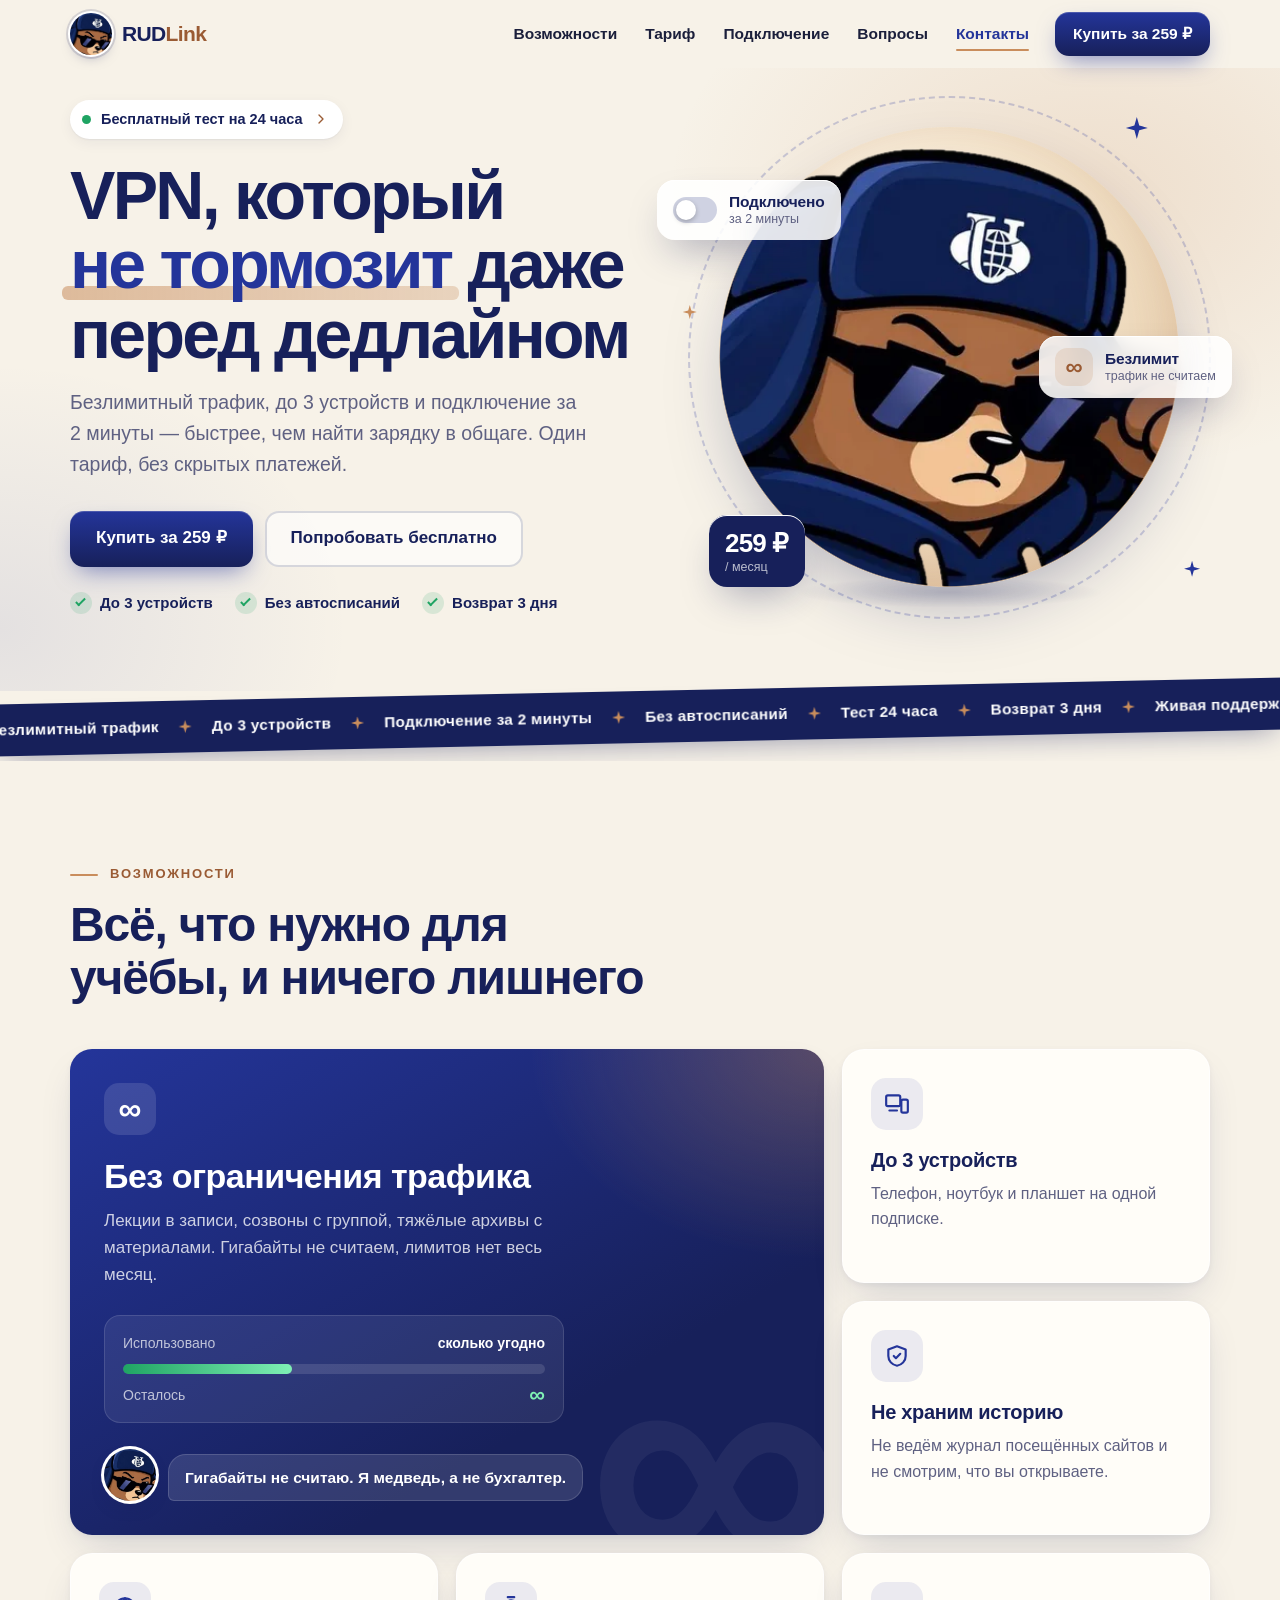
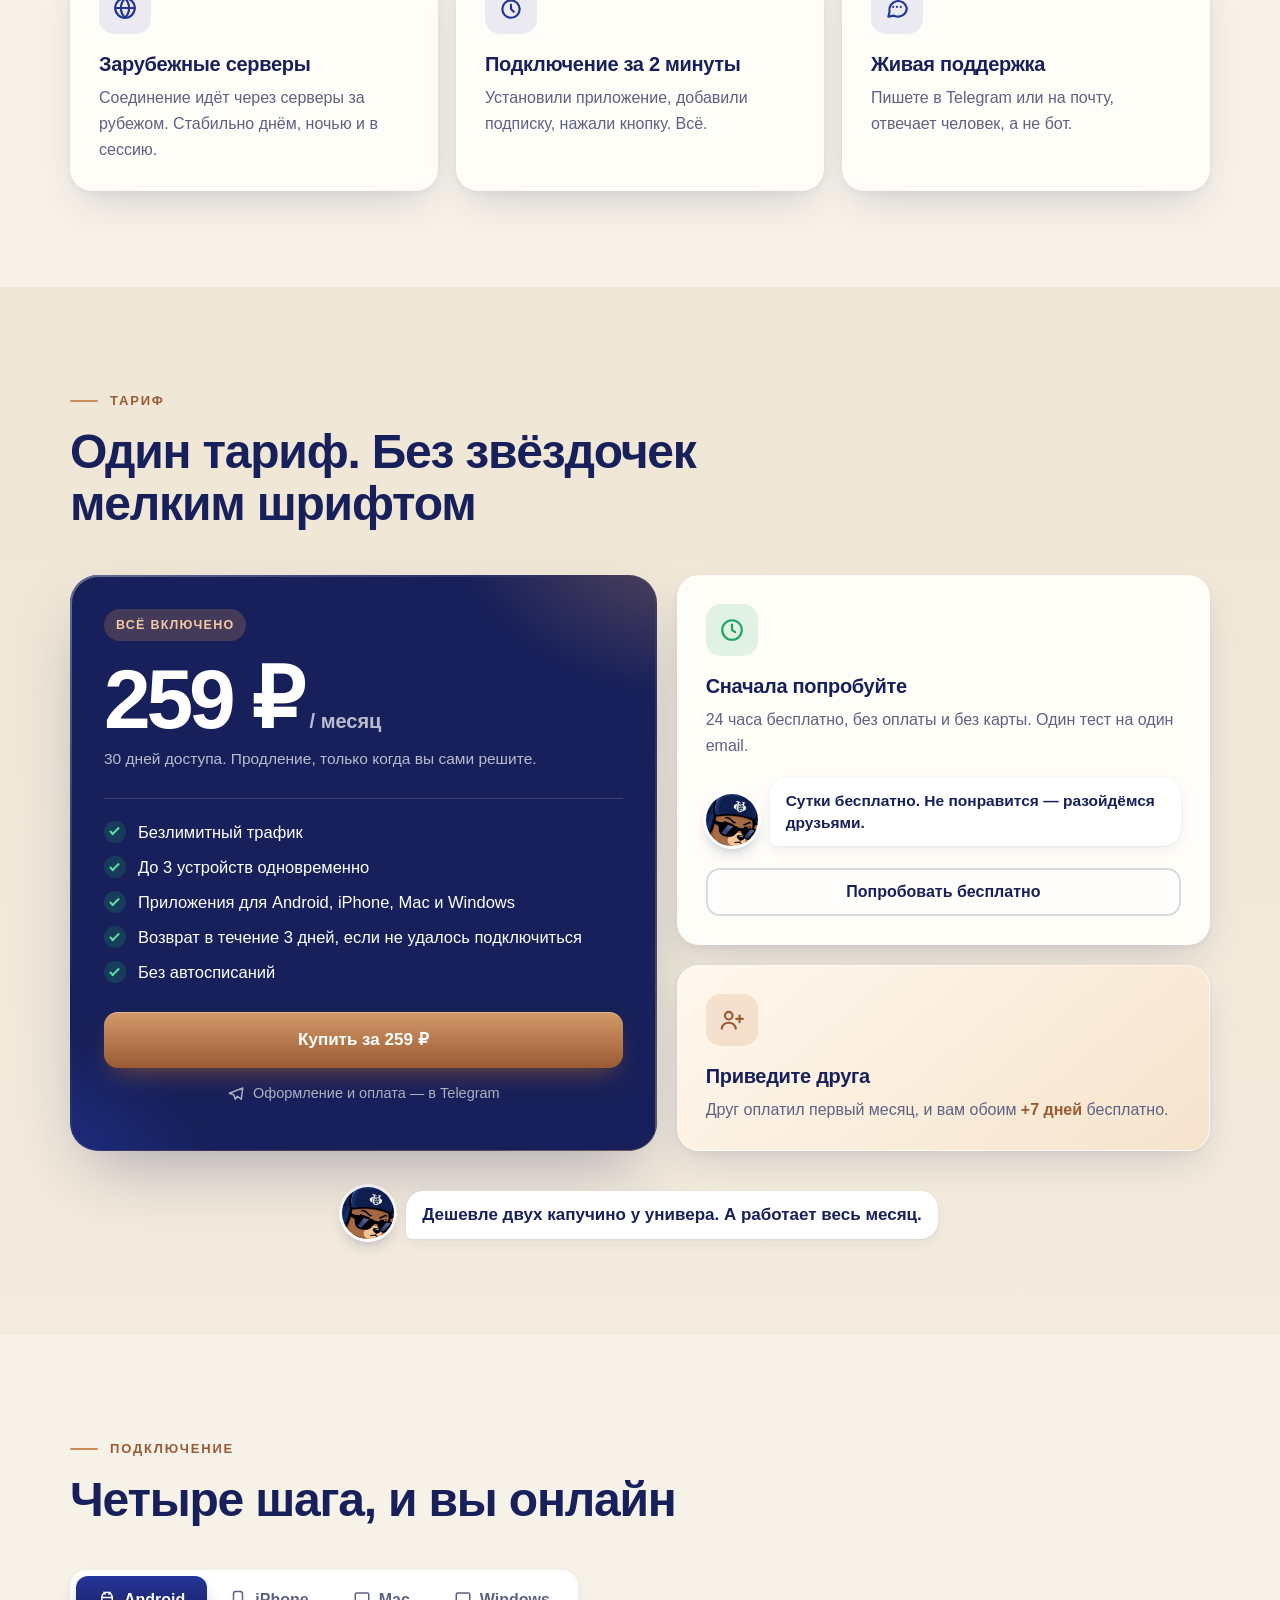
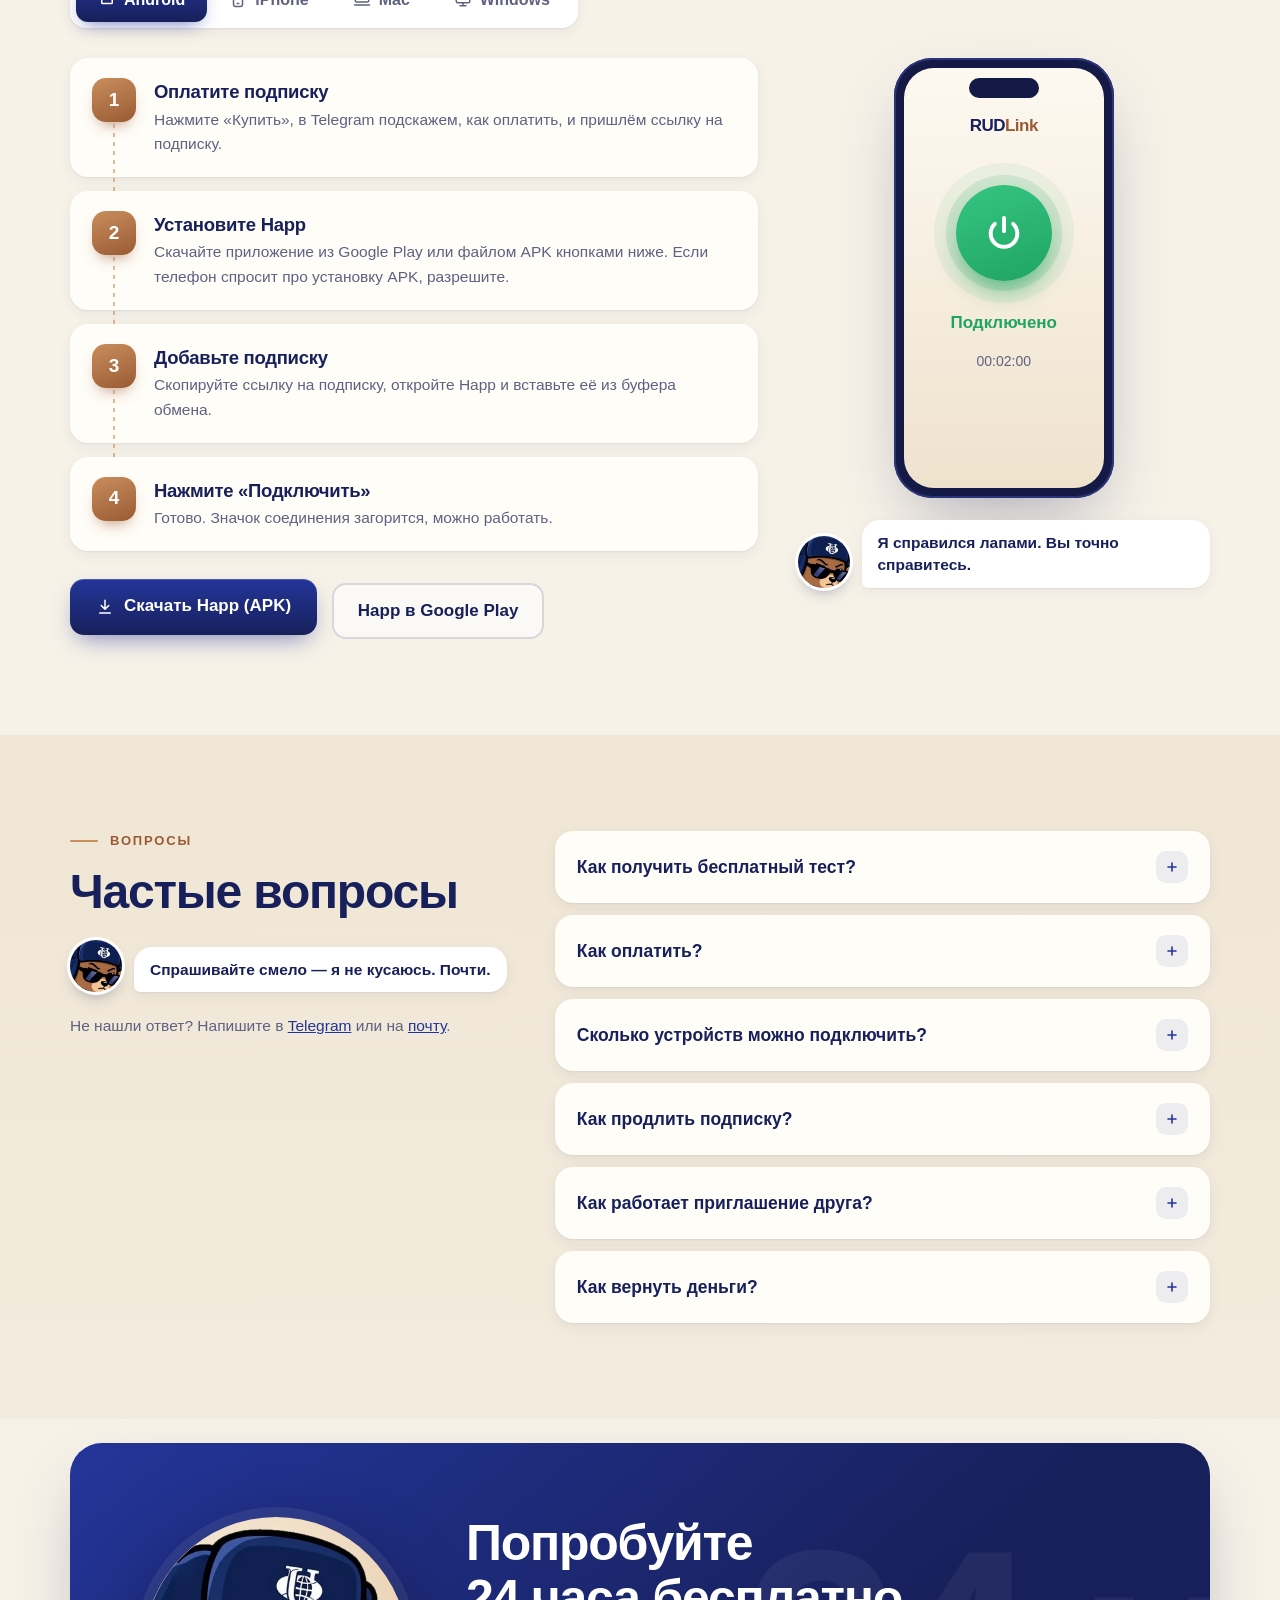
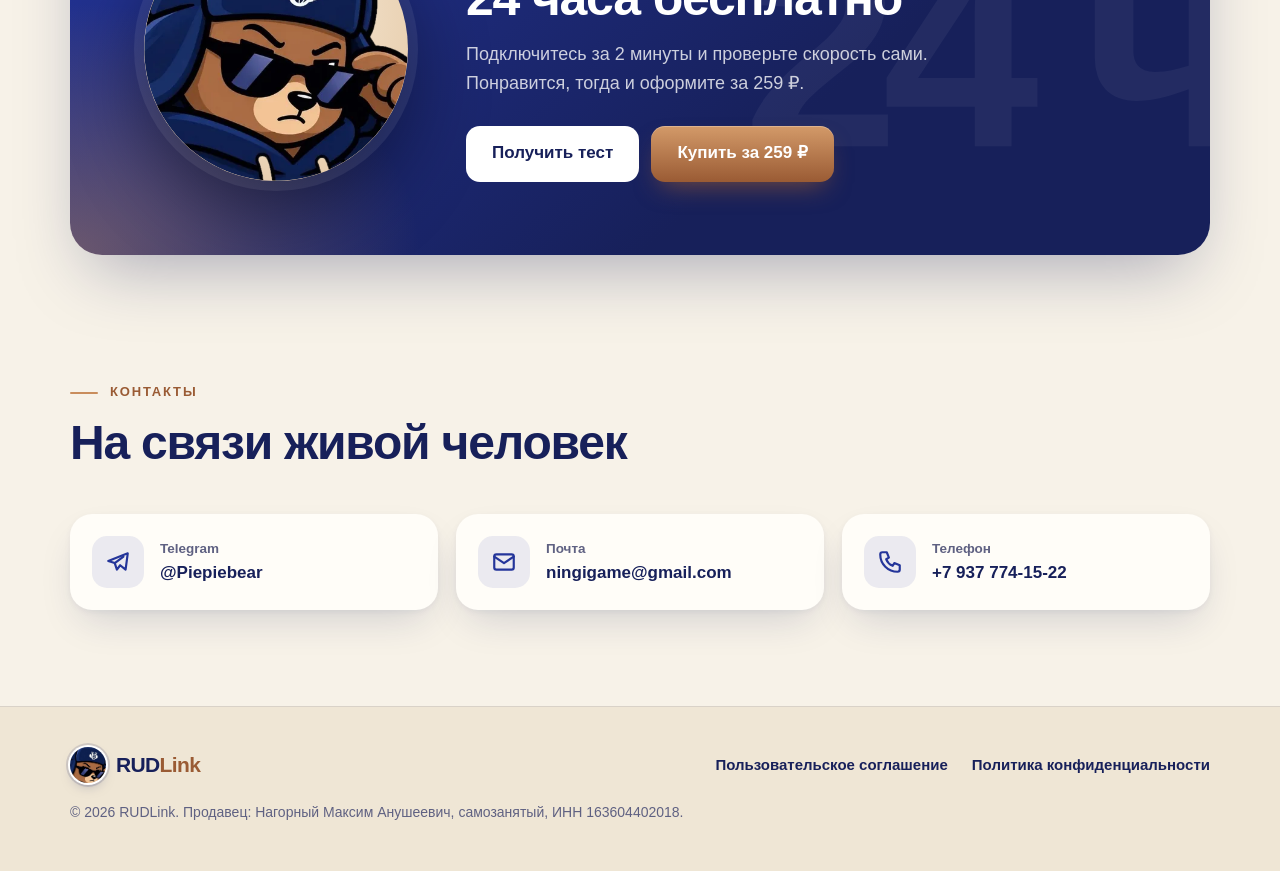
==== commit bded195f: "Add files via upload" ====
--- a/index.html
+++ b/index.html
@@ -173,7 +173,7 @@
         <ul class="price__list">
           <li><span class="tick tick--light"></span>Безлимитный трафик</li>
           <li><span class="tick tick--light"></span>До 3 устройств одновременно</li>
-          <li><span class="tick tick--light"></span>Приложения для Android и iPhone</li>
+          <li><span class="tick tick--light"></span>Приложения для Android, iPhone, Mac и Windows</li>
           <li><span class="tick tick--light"></span>Возврат в течение 3 дней, если не удалось подключиться</li>
           <li><span class="tick tick--light"></span>Без автосписаний</li>
         </ul>
@@ -223,6 +223,12 @@
       <button class="tab" role="tab" id="tab-ios" aria-selected="false" aria-controls="panel-ios" data-tab="ios" tabindex="-1">
         <svg class="i" viewBox="0 0 24 24" aria-hidden="true"><rect x="6" y="2" width="12" height="20" rx="3"/><path d="M11 18h2"/></svg> iPhone
       </button>
+      <button class="tab" role="tab" id="tab-mac" aria-selected="false" aria-controls="panel-mac" data-tab="mac" tabindex="-1">
+        <svg class="i" viewBox="0 0 24 24" aria-hidden="true"><rect x="3" y="4" width="18" height="12" rx="2"/><path d="M2 20h20"/></svg> Mac
+      </button>
+      <button class="tab" role="tab" id="tab-win" aria-selected="false" aria-controls="panel-win" data-tab="win" tabindex="-1">
+        <svg class="i" viewBox="0 0 24 24" aria-hidden="true"><rect x="3" y="4" width="18" height="13" rx="2"/><path d="M8 21h8M12 17v4"/></svg> Windows
+      </button>
       <span class="tabs__glider" aria-hidden="true"></span>
     </div>
 
@@ -230,12 +236,15 @@
       <div class="panel is-active" role="tabpanel" id="panel-android" aria-labelledby="tab-android">
         <ol class="steps">
           <li class="step reveal"><span class="step__n">1</span><div><h3>Оплатите подписку</h3><p>Нажмите «Купить», в Telegram подскажем, как оплатить, и пришлём ссылку на подписку.</p></div></li>
-          <li class="step reveal"><span class="step__n">2</span><div><h3>Установите Happ</h3><p>Скачайте приложение кнопкой ниже и установите. Если телефон спросит, разрешите установку из этого источника.</p></div></li>
+          <li class="step reveal"><span class="step__n">2</span><div><h3>Установите Happ</h3><p>Скачайте приложение из Google Play или файлом APK кнопками ниже. Если телефон спросит про установку APK, разрешите.</p></div></li>
           <li class="step reveal"><span class="step__n">3</span><div><h3>Добавьте подписку</h3><p>Скопируйте ссылку на подписку, откройте Happ и вставьте её из буфера обмена.</p></div></li>
           <li class="step reveal"><span class="step__n">4</span><div><h3>Нажмите «Подключить»</h3><p>Готово. Значок соединения загорится, можно работать.</p></div></li>
         </ol>
         <a class="btn btn--primary btn--lg" data-app="android" href="https://github.com/Happ-proxy/happ-android/releases/latest/download/Happ.apk" rel="noopener">
-          <svg class="i" viewBox="0 0 24 24" aria-hidden="true"><path d="M12 3v12M7 10l5 5 5-5M5 20h14"/></svg> Скачать Happ для Android
+          <svg class="i" viewBox="0 0 24 24" aria-hidden="true"><path d="M12 3v12M7 10l5 5 5-5M5 20h14"/></svg> Скачать Happ (APK)
+        </a>
+        <a class="btn btn--ghost btn--lg" data-app="androidPlay" href="https://play.google.com/store/apps/details?id=com.happproxy" target="_blank" rel="noopener">
+          Happ в Google Play
         </a>
       </div>
 
@@ -248,6 +257,30 @@
         </ol>
         <a class="btn btn--primary btn--lg" data-app="ios" href="https://apps.apple.com/ru/app/duck-connect/id6790362049" target="_blank" rel="noopener">
           <svg class="i" viewBox="0 0 24 24" aria-hidden="true"><path d="M12 3v12M7 10l5 5 5-5M5 20h14"/></svg> Скачать Duck Connect в App Store
+        </a>
+      </div>
+
+      <div class="panel" role="tabpanel" id="panel-mac" aria-labelledby="tab-mac" hidden>
+        <ol class="steps">
+          <li class="step"><span class="step__n">1</span><div><h3>Оплатите подписку</h3><p>Нажмите «Купить», в Telegram подскажем, как оплатить, и пришлём ссылку на подписку.</p></div></li>
+          <li class="step"><span class="step__n">2</span><div><h3>Установите Happ</h3><p>Скачайте Happ из App Store кнопкой ниже.</p></div></li>
+          <li class="step"><span class="step__n">3</span><div><h3>Добавьте подписку</h3><p>Скопируйте ссылку на подписку, откройте Happ, нажмите «+» и вставьте её из буфера обмена.</p></div></li>
+          <li class="step"><span class="step__n">4</span><div><h3>Нажмите «Подключить»</h3><p>Готово. Значок соединения загорится, можно работать.</p></div></li>
+        </ol>
+        <a class="btn btn--primary btn--lg" data-app="mac" href="#" target="_blank" rel="noopener">
+          <svg class="i" viewBox="0 0 24 24" aria-hidden="true"><path d="M12 3v12M7 10l5 5 5-5M5 20h14"/></svg> Скачать Happ для Mac
+        </a>
+      </div>
+
+      <div class="panel" role="tabpanel" id="panel-win" aria-labelledby="tab-win" hidden>
+        <ol class="steps">
+          <li class="step"><span class="step__n">1</span><div><h3>Оплатите подписку</h3><p>Нажмите «Купить», в Telegram подскажем, как оплатить, и пришлём ссылку на подписку.</p></div></li>
+          <li class="step"><span class="step__n">2</span><div><h3>Установите Happ</h3><p>Скачайте установщик кнопкой ниже и запустите его. Если Windows предупредит о неизвестном издателе, нажмите «Подробнее» → «Выполнить в любом случае».</p></div></li>
+          <li class="step"><span class="step__n">3</span><div><h3>Добавьте подписку</h3><p>Скопируйте ссылку на подписку, откройте Happ, нажмите «+» и вставьте её из буфера обмена.</p></div></li>
+          <li class="step"><span class="step__n">4</span><div><h3>Нажмите «Подключить»</h3><p>Готово. Значок соединения загорится, можно работать.</p></div></li>
+        </ol>
+        <a class="btn btn--primary btn--lg" data-app="windows" href="#" rel="noopener">
+          <svg class="i" viewBox="0 0 24 24" aria-hidden="true"><path d="M12 3v12M7 10l5 5 5-5M5 20h14"/></svg> Скачать Happ для Windows
         </a>
       </div>
 
@@ -398,5 +431,40 @@
   </div>
 </div>
 
+<!-- Окно покупки: СБП прямо на сайте или через Telegram -->
+<div class="modal" id="buy" role="dialog" aria-modal="true" aria-labelledby="buy-title" hidden>
+  <div class="modal__backdrop" data-close></div>
+  <div class="modal__box buy">
+    <button class="modal__close" type="button" data-close aria-label="Закрыть">
+      <svg viewBox="0 0 24 24" aria-hidden="true"><path d="M6 6l12 12M18 6L6 18"/></svg>
+    </button>
+    <div class="modal__head">
+      <span class="say__ava"></span>
+      <div>
+        <h2 id="buy-title">Подписка на 30 дней</h2>
+        <p><b><span data-price>259</span> ₽</b> · безлимит · до 3 устройств</p>
+      </div>
+    </div>
+
+    <form class="buy__form" id="buy-form" novalidate>
+      <p class="buy__label">1. Ваше устройство</p>
+      <div class="buy__chips" role="radiogroup" aria-label="Устройство">
+        <button type="button" role="radio" aria-checked="true" data-dev="Android">Android</button>
+        <button type="button" role="radio" aria-checked="false" data-dev="iPhone">iPhone</button>
+        <button type="button" role="radio" aria-checked="false" data-dev="Windows">Windows</button>
+        <button type="button" role="radio" aria-checked="false" data-dev="Mac">Mac</button>
+      </div>
+      <label class="buy__label" for="buy-email">2. Почта — пришлём на неё ключ</label>
+      <input class="buy__field" id="buy-email" type="email" inputmode="email" autocomplete="email" placeholder="you@example.com" required>
+      <p class="buy__err" id="buy-err" hidden>Проверьте почту: на неё придёт ключ.</p>
+      <button class="btn btn--primary btn--lg btn--block" type="submit">⚡️ Оплатить по СБП · <span data-price>259</span>&nbsp;₽</button>
+      <p class="buy__fine">Оплата на защищённой странице Coinso, выберите свой банк. Ключ пришлём на почту, обычно в течение часа. Нажимая кнопку, вы принимаете <a href="legal.html">правила сервиса</a>.</p>
+    </form>
+
+    <div class="buy__or"><span>или</span></div>
+    <a class="btn btn--ghost btn--block" data-buy-tg href="https://t.me/Piepiebear" target="_blank" rel="noopener">Оформить в Telegram — картой или СБП</a>
+  </div>
+</div>
+
 </body>
 </html>
--- a/style.css
+++ b/style.css
@@ -289,6 +289,7 @@
 .tabs__glider{position:absolute;z-index:0;top:6px;bottom:6px;left:6px;border-radius:12px;background:linear-gradient(180deg,var(--navy-2),var(--navy));box-shadow:0 8px 18px -8px rgba(36,53,154,.7);transition:transform .4s var(--ease),width .4s var(--ease)}
 .setup{display:grid;grid-template-columns:1.25fr .75fr;gap:40px;align-items:start}
 .panel{grid-column:1}
+.panel .btn + .btn{margin-left:10px}
 .panel.is-active{animation:panelIn .45s var(--ease)}
 @keyframes panelIn{from{opacity:0;transform:translateY(10px)}to{opacity:1;transform:none}}
 .steps{list-style:none;margin:0 0 28px;padding:0;display:grid;gap:14px;counter-reset:s}
@@ -386,6 +387,22 @@
 .modal__loader span{width:34px;height:34px;border-radius:50%;border:3px solid rgba(36,53,154,.15);border-top-color:var(--navy-2);animation:spin 0.9s linear infinite}
 .modal__alt{margin-top:14px;text-align:center;color:var(--muted);font-size:15px}
 .modal__alt a{font-weight:700;overflow-wrap:anywhere}
+
+/* Окно покупки */
+.buy{max-width:480px;overflow:auto}
+.buy__form{display:grid}
+.buy__label{display:block;margin:6px 0 10px;font-weight:800;font-size:15px;color:var(--navy)}
+.buy__chips{display:flex;flex-wrap:wrap;gap:8px;margin-bottom:16px}
+.buy__chips button{min-height:44px;padding:8px 16px;border-radius:12px;border:0;background:#fff;color:var(--muted);font:inherit;font-weight:700;font-size:15px;cursor:pointer;box-shadow:inset 0 0 0 2px var(--line);transition:all .15s}
+.buy__chips button[aria-checked=true]{background:var(--navy);color:#fff;box-shadow:none}
+.buy__field{width:100%;min-height:52px;padding:12px 16px;border-radius:14px;border:0;background:#fff;color:var(--ink);font:inherit;font-size:16px;box-shadow:inset 0 0 0 2px var(--line);outline:none;margin-bottom:6px}
+.buy__field:focus{box-shadow:inset 0 0 0 2px var(--navy-2)}
+.buy__err{margin:0 0 6px;color:#c0392b;font-size:14px;font-weight:600}
+.buy__form .btn{margin-top:12px}
+.buy__fine{margin:12px 0 0;color:var(--muted);font-size:13.5px;line-height:1.45;text-align:center}
+.buy__fine a{color:inherit}
+.buy__or{display:flex;align-items:center;gap:12px;margin:18px 0 14px;color:var(--muted);font-size:14px}
+.buy__or::before,.buy__or::after{content:"";flex:1;height:1px;background:var(--line)}
 body.no-scroll{overflow:hidden}
 
 /* ---------- Появление при прокрутке ---------- */
@@ -493,10 +510,12 @@
   .price{padding:26px 22px;border-radius:24px}
   .say p{font-size:15px}
   .tabs{display:flex;width:100%}
-  .tab{flex:1;justify-content:center;padding:10px}
+  .tab{flex:1;min-width:0;justify-content:center;padding:10px 4px;font-size:15px}
+  .tab .i{display:none} /* 4 вкладки на узком экране: только подписи */
   .step{padding:18px;gap:14px}
   .step:not(:last-child)::after{left:39px;top:62px}
   .panel .btn{width:100%;white-space:normal;text-align:center}
+  .panel .btn + .btn{margin:10px 0 0}
   .final__card{grid-template-columns:1fr;padding:32px 22px;text-align:center;justify-items:center;gap:22px;border-radius:26px}
   .final__art{width:180px}
   .final p{margin:12px auto 24px}
